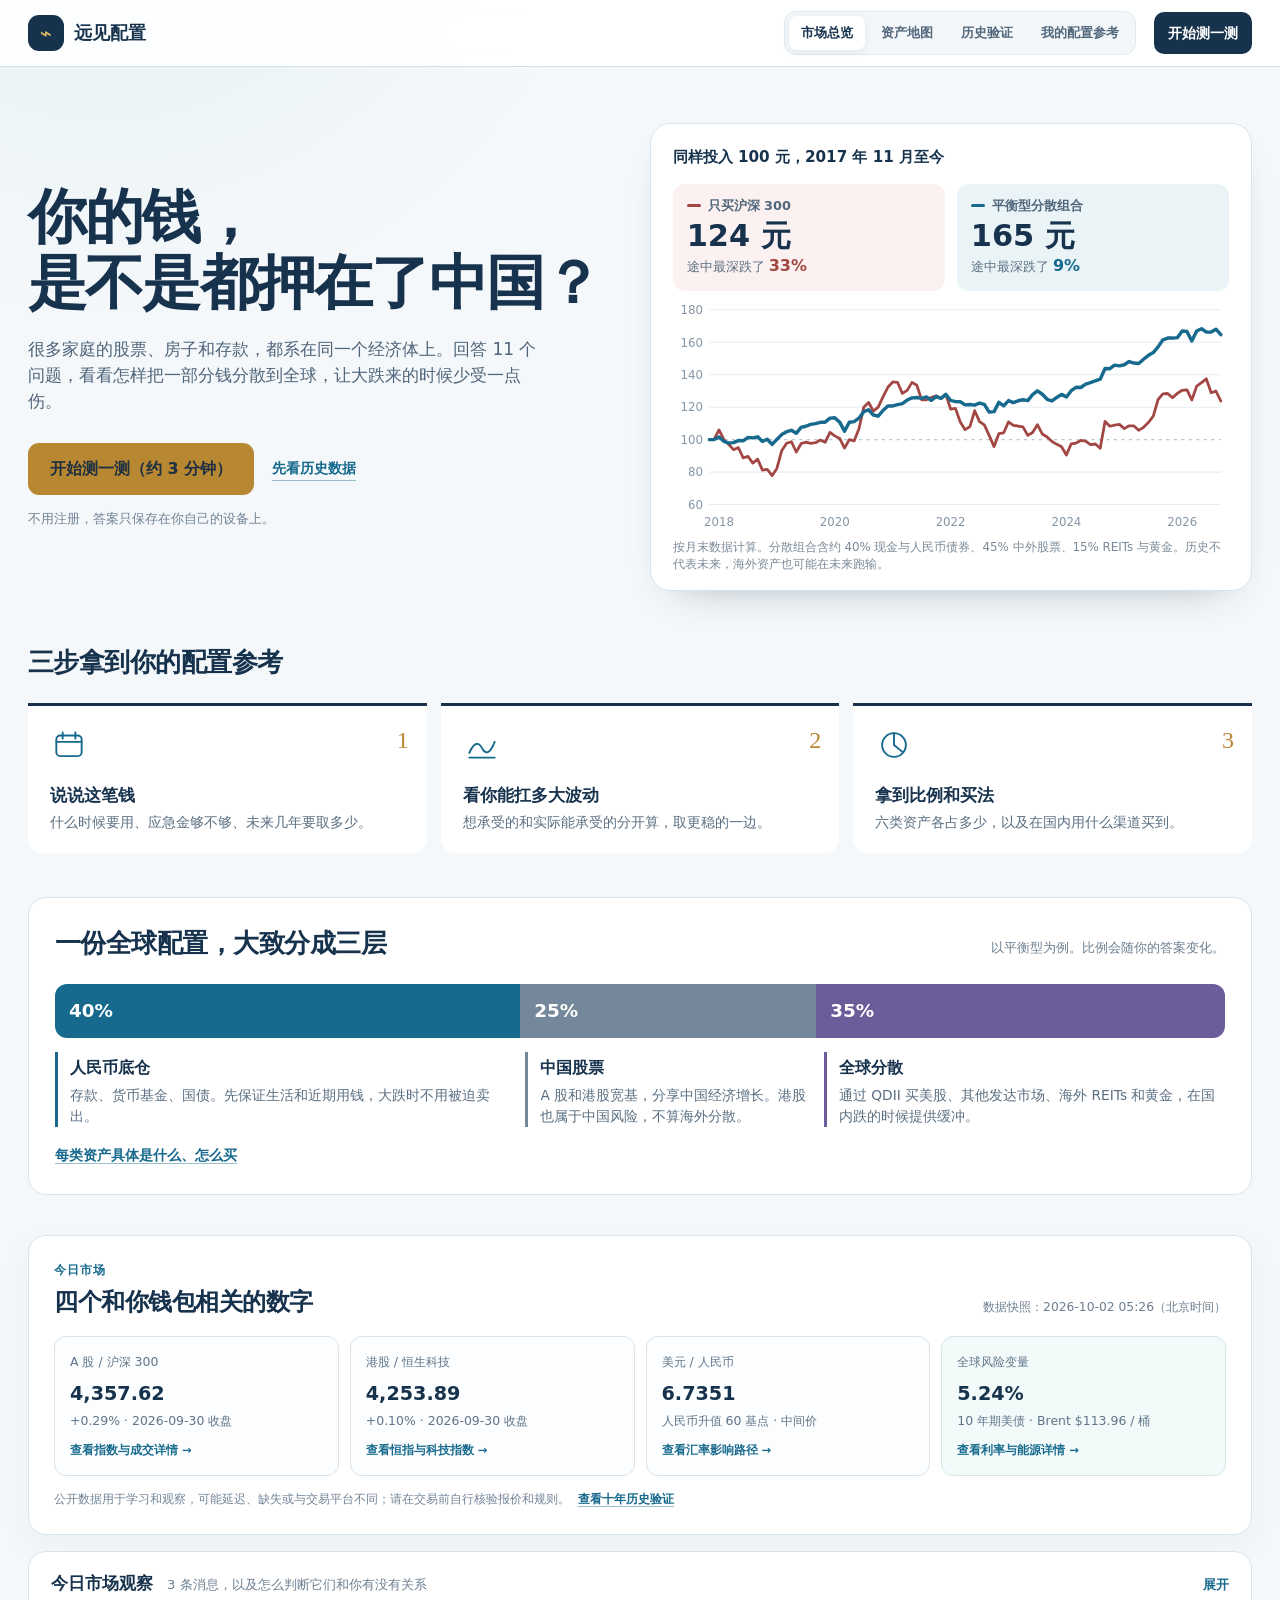
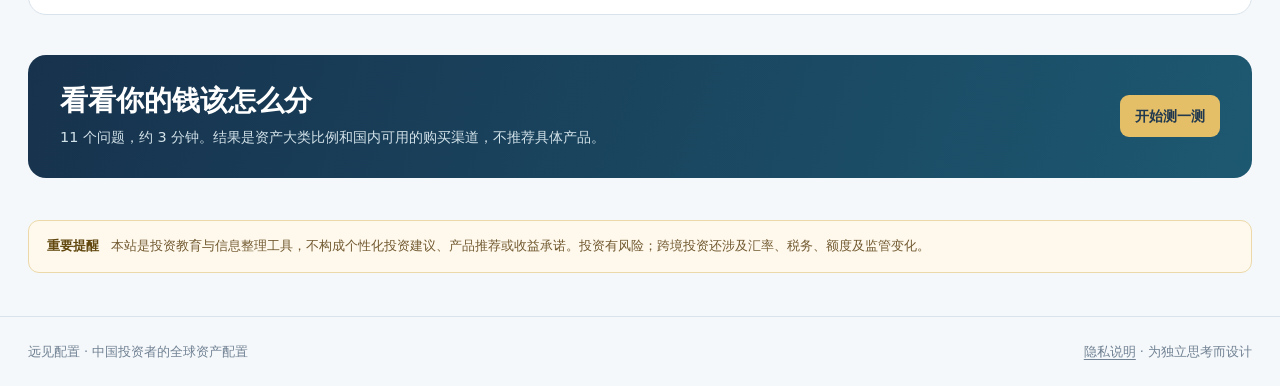
==== index.html @ 2da4e1e9 "远见配置网站初始版本：免费每日行情自动更新 Co-Authored-By: Claude Opus 5.5 <noreply@anthropic.com>" ====
<!doctype html>
<html lang="zh-CN">
<head>
  <meta charset="UTF-8" /><meta name="viewport" content="width=device-width, initial-scale=1.0" />
  <meta name="description" content="面向中国个人投资者的全球资产配置观察、资产地图与配置学习工具。" />
  <title>远见配置｜中国投资者市场总览</title>
  <link rel="icon" type="image/svg+xml" href="data:image/svg+xml,%3Csvg xmlns='http://www.w3.org/2000/svg' viewBox='0 0 64 64'%3E%3Crect width='64' height='64' rx='16' fill='%23183b63'/%3E%3Cpath d='M14 42 26 29l9 8 15-18' fill='none' stroke='%23c9a85a' stroke-width='5' stroke-linecap='round' stroke-linejoin='round'/%3E%3C/svg%3E" />
  <link rel="stylesheet" href="style.css?v=23" />
  <link rel="stylesheet" href="daily.css?v=23" />
</head>
<body>
  <header class="site-header"><div class="shell nav-wrap">
    <a class="brand" href="index.html"><span class="mark">⌁</span><span>远见配置</span></a>
    <nav aria-label="主导航"><a class="active" href="index.html">市场总览</a><a href="assets.html">资产地图</a><a href="analysis.html">历史验证</a><a href="recommendation.html">我的配置参考</a></nav>
    <a class="nav-cta" href="recommendation.html">开始测一测</a>
  </div></header>
  <main class="shell home">
    <section class="home-hero">
      <div class="home-hero-copy">
        <h1>你的钱，<br />是不是都押在了中国？</h1>
        <p class="lead">很多家庭的股票、房子和存款，都系在同一个经济体上。回答 11 个问题，看看怎样把一部分钱分散到全球，让大跌来的时候少受一点伤。</p>
        <div class="home-hero-actions">
          <a class="primary-button big" href="recommendation.html">开始测一测（约 3 分钟）</a>
          <a class="text-link" href="analysis.html">先看历史数据</a>
        </div>
        <p class="home-hero-fine">不用注册，答案只保存在你自己的设备上。</p>
      </div>

      <figure class="compare-card" aria-labelledby="compare-title">
        <figcaption id="compare-title">同样投入 100 元，<span id="compare-start">2017 年底</span>至今</figcaption>
        <div class="compare-stats">
          <div class="compare-stat single">
            <span><i></i>只买沪深 300</span>
            <strong id="compare-single-end">124 元</strong>
            <small>途中最深跌了 <b id="compare-single-dd">33%</b></small>
          </div>
          <div class="compare-stat mixed">
            <span><i></i>平衡型分散组合</span>
            <strong id="compare-mixed-end">165 元</strong>
            <small>途中最深跌了 <b id="compare-mixed-dd">9%</b></small>
          </div>
        </div>
        <svg id="compare-chart" viewBox="0 0 520 220" role="img" aria-label="只买沪深300与平衡型分散组合的历史走势对比"></svg>
        <p class="compare-note">按月末数据计算。分散组合含约 40% 现金与人民币债券、45% 中外股票、15% REITs 与黄金。历史不代表未来，海外资产也可能在未来跑输。</p>
      </figure>
    </section>

    <section class="home-steps" aria-labelledby="steps-title">
      <h2 id="steps-title">三步拿到你的配置参考</h2>
      <ol>
        <li>
          <svg viewBox="0 0 48 48" aria-hidden="true"><rect x="8" y="12" width="32" height="26" rx="5"/><path d="M8 20h32M16 8v8M32 8v8"/></svg>
          <strong>说说这笔钱</strong>
          <span>什么时候要用、应急金够不够、未来几年要取多少。</span>
        </li>
        <li>
          <svg viewBox="0 0 48 48" aria-hidden="true"><path d="M8 34c6-14 12-14 16-6s10 8 16-8"/><path d="M8 40h32"/></svg>
          <strong>看你能扛多大波动</strong>
          <span>想承受的和实际能承受的分开算，取更稳的一边。</span>
        </li>
        <li>
          <svg viewBox="0 0 48 48" aria-hidden="true"><circle cx="24" cy="24" r="15"/><path d="M24 9v15l11 9"/></svg>
          <strong>拿到比例和买法</strong>
          <span>六类资产各占多少，以及在国内用什么渠道买到。</span>
        </li>
      </ol>
    </section>

    <section class="home-layers" aria-labelledby="layers-title">
      <div class="home-layers-head">
        <h2 id="layers-title">一份全球配置，大致分成三层</h2>
        <p>以平衡型为例。比例会随你的答案变化。</p>
      </div>
      <div class="layer-bar" role="img" aria-label="人民币底仓 40%，中国股票 25%，全球分散 35%">
        <span class="layer base" style="flex:40"><b>40%</b></span>
        <span class="layer china" style="flex:25"><b>25%</b></span>
        <span class="layer world" style="flex:35"><b>35%</b></span>
      </div>
      <div class="layer-cards">
        <article class="base"><h3>人民币底仓</h3><p>存款、货币基金、国债。先保证生活和近期用钱，大跌时不用被迫卖出。</p></article>
        <article class="china"><h3>中国股票</h3><p>A 股和港股宽基，分享中国经济增长。港股也属于中国风险，不算海外分散。</p></article>
        <article class="world"><h3>全球分散</h3><p>通过 QDII 买美股、其他发达市场、海外 REITs 和黄金，在国内跌的时候提供缓冲。</p></article>
      </div>
      <a class="text-link" href="assets.html">每类资产具体是什么、怎么买</a>
    </section>

    <section class="signal-strip" aria-label="市场信号">
      <div class="signal-head"><div><p class="eyebrow">今日市场</p><h2>四个和你钱包相关的数字</h2></div><span id="market-status" class="update-status">正在载入数据快照</span></div>
      <div class="quote-grid">
        <a class="quote quote-link" href="market-detail.html?id=a-share" aria-label="查看 A 股详细数据">
          <span>A 股 / 沪深 300</span><strong id="a-share-value">—</strong><small id="a-share-note">载入最新收盘数据</small><em>查看指数与成交详情 →</em>
        </a>
        <a class="quote quote-link" href="market-detail.html?id=hong-kong" aria-label="查看港股详细数据">
          <span>港股 / 恒生科技</span><strong id="hk-value">—</strong><small id="hk-note">载入最新收盘数据</small><em>查看恒指与科技指数 →</em>
        </a>
        <a class="quote quote-link" href="market-detail.html?id=fx" aria-label="查看人民币汇率详细数据">
          <span>美元 / 人民币</span><strong id="usd-cny">—</strong><small id="usd-cny-note">载入人民币中间价</small><em>查看汇率影响路径 →</em>
        </a>
        <a class="quote quote-link neutral" href="market-detail.html?id=global-risk" aria-label="查看全球风险变量详细数据">
          <span>全球风险变量</span><strong id="global-value">—</strong><small id="global-note">载入美债与能源数据</small><em>查看利率与能源详情 →</em>
        </a>
      </div>
      <p class="data-note">公开数据用于学习和观察，可能延迟、缺失或与交易平台不同；请在交易前自行核验报价和规则。<a class="text-link" href="analysis.html">查看十年历史验证</a></p>
    </section>

    <details class="home-news" id="daily-observation"><summary><span>今日市场观察</span><small id="news-fold-hint">今日消息，以及怎么判断它们和你有没有关系</small></summary><div class="dashboard-grid">
      <article class="daily-brief panel"><div class="panel-title"><div><p class="eyebrow">每日观察</p><h2>今天发生了什么？</h2></div><span id="news-status" class="update-status">载入中</span></div>
        <p class="daily-thesis" id="current-regime"><strong>今日主线：</strong>正在载入……</p>
        <div id="news-list" class="news-list" aria-live="polite"><p class="loading-copy">正在载入今日消息……</p></div>
        <div class="thinking-prompt"><strong>阅读提示</strong><span>一条新闻会影响哪个资产？影响是短期情绪，还是基本面？你的现有组合是否真的需要改变？</span></div>
      </article>
      <aside class="regime-card"><p class="eyebrow">怎么理解消息</p><h2>不要把“消息”当作“指令”</h2><div class="regime-step"><b>01</b><div><strong>先看影响什么</strong><span>利率、增长、通胀、汇率，还是市场情绪？</span></div></div><div class="regime-step"><b>02</b><div><strong>再看与你是否有关</strong><span>它会不会明显影响你持有的资产和用钱时间？</span></div></div><div class="regime-step"><b>03</b><div><strong>最后决定是否行动</strong><span>只有比例明显偏离目标时，才考虑分批调整。</span></div></div>
      </aside>
    </div></details>

    <section class="action-panel"><div><h2>看看你的钱该怎么分</h2><p>11 个问题，约 3 分钟。结果是资产大类比例和国内可用的购买渠道，不推荐具体产品。</p></div><a class="primary-button" href="recommendation.html">开始测一测</a></section>
    <aside class="notice"><strong>重要提醒</strong><span>本站是投资教育与信息整理工具，不构成个性化投资建议、产品推荐或收益承诺。投资有风险；跨境投资还涉及汇率、税务、额度及监管变化。</span></aside>
  </main>
  <footer><div class="shell"><span>远见配置 · 中国投资者的全球资产配置</span><span><a href="privacy.html">隐私说明</a> · 为独立思考而设计</span></div></footer>
  <script src="app.js?v=23"></script>
</body></html>
---- style.css ----
:root{--ink:#17324d;--navy:#102a43;--blue:#176a8d;--gold:#b88732;--paper:#f5f8fa;--card:#fff;--line:#d9e3eb;--muted:#64748b;--soft:#e5f1f5;--green:#16705d;--rose:#a24743;--purple:#6c5c9a}*{box-sizing:border-box}html{scroll-behavior:smooth}body{margin:0;background:var(--paper);color:var(--ink);font-family:"PingFang SC","Microsoft YaHei",system-ui,sans-serif;font-size:16px;line-height:1.55}button,input,select,textarea{font:inherit}.shell{width:min(1180px,calc(100% - 48px));margin:auto}.site-header{background:#fff;border-bottom:1px solid var(--line);position:sticky;top:0;z-index:20}.nav-wrap{min-height:72px;display:flex;gap:26px;align-items:center}.brand{display:flex;align-items:center;gap:10px;text-decoration:none;color:var(--ink);font-size:1.12rem;font-weight:800;white-space:nowrap}.mark{width:36px;height:36px;display:grid;place-items:center;border-radius:11px;background:var(--ink);color:#e1bc65;font-size:1.25rem}.nav-wrap nav{margin-left:auto;display:flex;gap:22px}.nav-wrap nav a{color:#53687c;text-decoration:none;font-size:.92rem}.nav-wrap nav a.active{color:var(--ink);font-weight:800}.nav-cta,.primary-button{display:inline-flex;justify-content:center;align-items:center;text-decoration:none;border:0;border-radius:9px;background:var(--ink);color:#fff;padding:10px 15px;font-weight:750;font-size:.9rem;cursor:pointer}.workspace-intro{display:grid;grid-template-columns:1.35fr .75fr;gap:60px;padding:54px 0 31px}.eyebrow{margin:0 0 8px;color:var(--blue);letter-spacing:.09em;font-size:.75rem;font-weight:800}.workspace-intro h1,.page-intro h1{margin:0;font-family:Georgia,"Songti SC",serif;font-size:clamp(2.3rem,5vw,4.35rem);letter-spacing:-.045em;line-height:1.06}.lead{max-width:680px;margin:19px 0 0;color:#4e647a;font-size:1.06rem}.principle{align-self:end;border-left:3px solid var(--gold);padding:7px 0 7px 19px}.tiny-label,.step-label{font-size:.75rem;font-weight:800;letter-spacing:.06em;color:var(--blue);text-transform:uppercase}.principle strong{display:block;margin-top:4px;font-size:1.02rem}.principle p{margin:5px 0 0;color:#52697f;font-size:.88rem}.signal-strip,.panel,.regime-card,.reflection-panel,.allocation-lab,.decision-grid>article{background:var(--card);border:1px solid var(--line);border-radius:18px}.signal-strip{padding:25px}.signal-head,.panel-title,.section-title,.result-heading{display:flex;gap:18px;align-items:end;justify-content:space-between}.signal-head h2,.panel h2,.regime-card h2,.section-title h2,.reflection-panel h2,.profile-form h2,.recommendation-result h2,.decision-grid h2{margin:0;font-family:Georgia,"Songti SC",serif;font-size:1.5rem;letter-spacing:-.02em;line-height:1.2}.update-status{color:#6c7f90;font-size:.77rem;text-align:right}.quote-grid{display:grid;grid-template-columns:repeat(4,1fr);gap:11px;margin-top:19px}.quote{padding:15px;border:1px solid var(--line);border-radius:12px;background:#fbfdfe}.quote.neutral{border-color:#d4e7e8;background:#f2fafa}.quote span,.quote small{display:block;color:#60758a;font-size:.78rem}.quote strong{display:block;margin:8px 0 2px;font-size:1.2rem;color:var(--ink)}.data-note{margin:14px 0 0;color:#718396;font-size:.76rem}.dashboard-grid{display:grid;grid-template-columns:1.38fr .8fr;gap:16px;margin:32px 0}.panel{padding:25px}.news-list{margin-top:17px}.news-item{display:block;padding:14px 0;border-top:1px solid var(--line);color:var(--ink);text-decoration:none}.news-item:first-child{border-top:0}.news-item strong{display:block;font-size:.95rem;line-height:1.45}.news-item span{display:block;margin-top:3px;color:#718396;font-size:.77rem}.loading-copy{color:#708397;font-size:.9rem}.thinking-prompt{display:flex;gap:12px;margin-top:15px;padding:13px;border-radius:10px;background:#f4f9fb;color:#526b7d;font-size:.84rem}.thinking-prompt strong{white-space:nowrap;color:var(--blue)}.regime-card{padding:25px;background:var(--navy);border-color:var(--navy);color:#fff}.regime-card .eyebrow{color:#b9dde4}.regime-card h2{font-size:1.6rem}.regime-step{display:flex;gap:12px;margin-top:18px}.regime-step b{width:25px;height:25px;flex:0 0 25px;border-radius:50%;display:grid;place-items:center;background:#31526e;color:#d6b66d;font-size:.75rem}.regime-step strong,.regime-step span{display:block}.regime-step strong{font-size:.9rem}.regime-step span{margin-top:2px;color:#c2d0da;font-size:.8rem}.section-block{margin:49px 0}.section-title{margin-bottom:18px}.text-link{color:var(--blue);font-weight:750;font-size:.9rem;text-decoration:none;border-bottom:1px solid #98c0ca}.role-grid{display:grid;grid-template-columns:repeat(3,1fr);gap:13px}.role-grid article{padding:21px;background:var(--card);border:1px solid var(--line);border-radius:15px}.role-number{color:var(--gold);font-family:Georgia,serif;font-size:1.2rem}.role-grid h3{margin:14px 0 4px;font-size:1.08rem}.role-grid p{margin:0;color:#596f82;font-size:.9rem}.role-grid article>span:last-child{display:block;margin-top:16px;color:var(--blue);font-size:.78rem;font-weight:700}.action-panel{display:flex;gap:35px;justify-content:space-between;align-items:center;padding:29px 32px;margin:0 0 42px;border-radius:18px;background:linear-gradient(110deg,#17324d,#1d5871);color:#fff}.action-panel .eyebrow{color:#a9d3dc}.action-panel h2{margin:0;font-family:Georgia,"Songti SC",serif;font-size:1.75rem;line-height:1.2}.action-panel p:last-child{max-width:690px;margin:9px 0 0;color:#d2e2e9;font-size:.9rem}.action-panel .primary-button{background:#e5bf68;color:#21394f;white-space:nowrap}.notice{display:flex;gap:12px;margin:0 0 43px;padding:15px 18px;background:#fff9ed;border:1px solid #ecd9aa;border-radius:11px;color:#725a31;font-size:.84rem}.notice strong{white-space:nowrap;color:#62480f}footer{border-top:1px solid var(--line);padding:25px 0;color:#718294;font-size:.8rem}footer .shell{display:flex;justify-content:space-between}.page-intro{padding:50px 0 28px}.page-intro.compact{padding-bottom:26px}.filter-bar{display:flex;align-items:end;justify-content:space-between;gap:14px;padding:17px 19px;background:#fff;border:1px solid var(--line);border-radius:14px}.tabs{display:flex;gap:7px;flex-wrap:wrap;margin-top:6px}.tab{cursor:pointer;border:1px solid var(--line);background:#fff;color:#52697d;border-radius:999px;padding:6px 11px;font-size:.82rem}.tab[aria-pressed=true]{background:var(--ink);border-color:var(--ink);color:#fff}.asset-grid{display:grid;grid-template-columns:repeat(3,1fr);gap:14px;margin:17px 0 40px}.asset-card{background:#fff;border:1px solid var(--line);border-radius:15px;padding:20px}.asset-top{display:flex;gap:8px;align-items:start;justify-content:space-between}.asset-card h2{margin:0;font-size:1.08rem}.asset-tag{padding:3px 7px;border-radius:99px;font-size:.72rem;font-weight:700}.asset-tag.growth{background:#e8f3fb;color:#24698d}.asset-tag.income{background:#eaf6ef;color:#24704d}.asset-tag.liquidity{background:#f3f0fb;color:#68559a}.asset-tag.hedge{background:#fff4df;color:#956d24}.asset-card>p{min-height:73px;margin:11px 0;color:#566d81;font-size:.87rem}.asset-card dl{margin:0}.asset-card dl div{padding:8px 0;border-top:1px solid #e9eef1}.asset-card dt{color:#6b7e90;font-size:.73rem}.asset-card dd{margin:2px 0 0;font-size:.8rem}.reflection-panel{display:grid;grid-template-columns:.93fr 1.07fr;gap:35px;padding:30px;margin-bottom:43px}.reflection-panel p{color:#576e82}.reflection-panel ul,.decision-grid ul{padding-left:19px;color:#4d6478;font-size:.9rem}.notes-box{padding:17px;border:1px solid var(--line);border-radius:12px;background:#f9fcfd}.notes-box label{display:block;font-weight:800;font-size:.9rem}.notes-box textarea{width:100%;height:138px;resize:vertical;margin:9px 0;border:1px solid #cbd9e2;border-radius:8px;padding:10px;color:var(--ink);background:#fff}.notes-box>div{display:flex;align-items:center;justify-content:space-between;gap:8px;font-size:.75rem;color:#718396}.secondary-button{border:1px solid #accbd3;background:#fff;color:var(--blue);border-radius:8px;padding:7px 10px;cursor:pointer;font-weight:700}.allocation-lab{display:grid;grid-template-columns:.78fr 1.22fr;overflow:hidden;margin:0 0 20px}.profile-form{padding:28px;background:#f9fcfd;border-right:1px solid var(--line)}.form-title{margin-bottom:22px}.profile-form label{display:block;margin:0 0 18px;font-size:.9rem;font-weight:750}.profile-form select{width:100%;margin-top:7px;border:1px solid #cbd9e2;border-radius:8px;padding:10px;color:var(--ink);background:#fff}.range-row{margin-top:8px}.range-row input{width:100%;accent-color:var(--blue)}.range-row output{display:block;margin-top:5px;color:#61778a;font-size:.78rem;font-weight:400}.wide{width:100%;margin-top:4px}.recommendation-result{padding:28px}.education-badge{padding:4px 8px;border-radius:99px;background:#fff4df;color:#8a641e;font-size:.72rem;font-weight:700}.recommendation-result>p{margin:14px 0;color:#536b80;font-size:.9rem}.allocation-chart{display:flex;height:46px;margin:22px 0 14px;border-radius:8px;overflow:hidden;background:#edf2f5}.chart-piece{height:100%;min-width:2px;transition:width .3s}.allocation-legend{display:grid;grid-template-columns:repeat(2,1fr);gap:8px 17px}.legend-item{display:flex;align-items:center;justify-content:space-between;color:#50687e;font-size:.84rem}.legend-item span:first-child{display:flex;align-items:center;gap:7px}.legend-dot{width:10px;height:10px;border-radius:2px}.why-box{display:grid;grid-template-columns:.72fr 1.28fr;gap:20px;margin-top:26px;padding:20px;border-radius:12px;background:#f2f8fa}.why-box h3{margin:0;font-size:1.02rem}.why-box ul{margin:0;padding-left:19px;color:#50697c;font-size:.87rem}.why-box li+li{margin-top:7px}.decision-grid{display:grid;grid-template-columns:1fr 1fr;gap:15px;margin:0 0 42px}.decision-grid>article{padding:25px}.decision-grid p{color:#566e83;font-size:.89rem}.decision-grid h2{font-size:1.34rem}.news-explainer{background:linear-gradient(145deg,#fff,#eef8f9)!important}.news-explainer .text-link{display:inline-block;margin-top:9px}@media(max-width:860px){.shell{width:min(100% - 32px,1180px)}.nav-wrap nav{display:none}.nav-cta{margin-left:auto}.workspace-intro,.dashboard-grid,.reflection-panel,.allocation-lab{grid-template-columns:1fr;gap:24px}.quote-grid,.role-grid,.asset-grid{grid-template-columns:repeat(2,1fr)}.profile-form{border-right:0;border-bottom:1px solid var(--line)}.action-panel{align-items:flex-start;flex-direction:column}.asset-card>p{min-height:0}}@media(max-width:530px){.nav-cta{font-size:.78rem;padding:8px 9px}.workspace-intro{padding-top:36px}.quote-grid,.role-grid,.asset-grid,.decision-grid,.allocation-legend{grid-template-columns:1fr}.signal-strip,.panel,.regime-card,.reflection-panel,.profile-form,.recommendation-result{padding:19px}.section-title,.signal-head,.panel-title,.result-heading{align-items:flex-start;flex-direction:column;gap:5px}.update-status{text-align:left}.filter-bar{align-items:flex-start;flex-direction:column}.reflection-panel{padding:20px}.notes-box>div{align-items:flex-start;flex-direction:column}.why-box{grid-template-columns:1fr}.notice{align-items:flex-start;flex-direction:column;gap:2px}footer .shell{gap:8px;flex-direction:column}}
---- daily.css ----
.daily-thesis {
  margin: 18px 0 6px;
  padding: 14px 16px;
  border-left: 3px solid var(--gold);
  background: #fffaf0;
  color: #5a6f81;
  font-size: .88rem;
}

.daily-thesis strong { color: var(--ink); }

.news-item > div {
  display: flex;
  justify-content: space-between;
  gap: 12px;
  margin-bottom: 5px;
}

.news-item time {
  color: #81909e;
  font-size: .72rem;
}

.source-chip {
  color: var(--blue) !important;
  font-size: .72rem !important;
  font-weight: 750;
}

.news-item p {
  margin: 5px 0 7px;
  color: #586f82;
  font-size: .84rem;
}

.news-item a {
  color: var(--blue);
  font-size: .76rem;
  font-weight: 750;
  text-decoration: none;
  border-bottom: 1px solid #a7c7cf;
}

.market-rationale {
  margin: 14px 0 0;
  padding: 12px;
  border: 1px solid #d8e8ea;
  border-radius: 9px;
  background: #fff;
  color: #4f687b;
  font-size: .82rem;
}

.market-rationale strong { color: var(--ink); }
.data-note .text-link { margin-left: 8px; font-size: inherit; }

/* Recommendation lab v2 */
.recommendation-intro {
  display: grid;
  grid-template-columns: minmax(0, 1.45fr) minmax(260px, .55fr);
  align-items: end;
  gap: 54px;
  padding-top: 56px;
  padding-bottom: 32px;
}

.recommendation-principles {
  padding: 21px 23px;
  border: 1px solid #d8e5e9;
  border-top: 3px solid var(--gold);
  border-radius: 14px;
  background: #fff;
}

.recommendation-principles > span {
  color: var(--blue);
  font-size: .74rem;
  font-weight: 800;
  letter-spacing: .07em;
}

.recommendation-principles ol {
  margin: 12px 0 0;
  padding-left: 20px;
  color: #50677b;
  font-size: .84rem;
}

.recommendation-principles li + li { margin-top: 7px; }

.recommendation-flow {
  display: flex;
  align-items: center;
  gap: 12px;
  margin: 0 0 17px;
  padding: 13px 17px;
  border: 1px solid var(--line);
  border-radius: 12px;
  background: #fff;
}

.recommendation-flow span {
  display: flex;
  align-items: center;
  gap: 7px;
  color: #718295;
  font-size: .78rem;
  white-space: nowrap;
}

.recommendation-flow span.active { color: var(--ink); font-weight: 800; }
.recommendation-flow b { color: var(--gold); font-size: .7rem; }
.recommendation-flow i { width: 100%; height: 1px; background: #dfe7ec; }

.allocation-lab-v2 {
  grid-template-columns: minmax(340px, .72fr) minmax(0, 1.28fr);
  align-items: start;
  overflow: visible;
}

.profile-form-v2 {
  padding: 29px;
  border-radius: 18px 0 0 18px;
}

.profile-form-v2 .form-title p {
  margin: 8px 0 0;
  color: #64798b;
  font-size: .82rem;
}

.profile-form-v2 fieldset {
  min-width: 0;
  margin: 0 0 18px;
  padding: 18px 17px 3px;
  border: 1px solid #dbe6ec;
  border-radius: 12px;
  background: #fff;
}

.profile-form-v2 legend {
  padding: 0 7px 0 0;
  color: var(--ink);
  font-size: .82rem;
  font-weight: 800;
}

.profile-form-v2 legend span {
  display: inline-grid;
  width: 22px;
  height: 22px;
  margin-right: 7px;
  place-items: center;
  border-radius: 50%;
  background: #e4f1f4;
  color: var(--blue);
  font-size: .7rem;
}

.profile-form-v2 label {
  margin-bottom: 15px;
  color: #405a70;
  font-size: .82rem;
}

.profile-form-v2 select {
  min-height: 43px;
  border-color: #cbdbe4;
  color: var(--ink);
  font-weight: 500;
}

.profile-form-v2 select:focus {
  outline: 3px solid rgba(23, 106, 141, .12);
  border-color: var(--blue);
}

.form-actions { margin-top: 5px; }

.text-button {
  display: block;
  margin: 10px auto 0;
  padding: 4px;
  border: 0;
  background: none;
  color: #64798b;
  cursor: pointer;
  font-size: .78rem;
  text-decoration: underline;
  text-underline-offset: 3px;
}

.privacy-note {
  margin: 10px 0 0;
  color: #81909e;
  font-size: .72rem;
  text-align: center;
}

.recommendation-result-v2 {
  min-width: 0;
  padding: 30px;
  border-radius: 0 18px 18px 0;
}

.profile-verdict {
  display: grid;
  grid-template-columns: minmax(0, 1fr) auto;
  gap: 18px;
  align-items: center;
  margin-top: 22px;
  padding: 20px 22px;
  border-radius: 13px;
  background: linear-gradient(120deg, #16324d, #1d5871);
  color: #fff;
}

.profile-verdict span,
.profile-verdict small {
  display: block;
  color: #bdd0db;
  font-size: .75rem;
}

.profile-verdict strong {
  display: block;
  margin: 4px 0 2px;
  font-family: Georgia, "Songti SC", serif;
  color: #fff;
  font-size: 2rem;
  line-height: 1.1;
}

.score-pair {
  display: grid;
  grid-template-columns: 1fr 1fr;
  gap: 8px;
}

.score-pair p {
  min-width: 116px;
  margin: 0;
  padding: 10px 12px;
  border: 1px solid rgba(255,255,255,.14);
  border-radius: 9px;
  background: rgba(255,255,255,.07);
}

.score-pair b { display: block; margin-top: 3px; color: #efd38f; font-size: .9rem; }

.constraint-note {
  margin: 12px 0 !important;
  padding: 11px 13px;
  border-left: 3px solid var(--gold);
  background: #fffaf0;
  color: #5e6e7c !important;
  font-size: .82rem !important;
}

.constraint-note strong { color: #6e531d; }
.recommendation-result-v2 > #result-summary { margin-bottom: 0; }

.recommendation-result-v2 .allocation-chart {
  height: 54px;
  margin-top: 22px;
  box-shadow: inset 0 0 0 1px rgba(16,42,67,.04);
}

.recommendation-result-v2 .legend-item { padding: 3px 0; }

.result-subhead {
  display: flex;
  align-items: end;
  justify-content: space-between;
  gap: 15px;
  margin: 31px 0 13px;
  padding-top: 24px;
  border-top: 1px solid var(--line);
}

.result-subhead h3,
.risk-readout h3,
.market-context-card h3 {
  margin: 0;
  color: var(--ink);
  font-family: Georgia, "Songti SC", serif;
  font-size: 1.12rem;
}

.result-subhead > span { color: #7b8996; font-size: .72rem; }

.allocation-cards {
  display: grid;
  grid-template-columns: repeat(2, minmax(0, 1fr));
  gap: 11px;
}

.allocation-card {
  position: relative;
  min-width: 0;
  padding: 16px;
  overflow: hidden;
  border: 1px solid #dce6eb;
  border-radius: 12px;
  background: #fff;
}

.allocation-card::before {
  position: absolute;
  inset: 0 auto 0 0;
  width: 4px;
  background: var(--bucket-color);
  content: "";
}

.allocation-card > div:first-child {
  display: flex;
  align-items: start;
  justify-content: space-between;
  gap: 10px;
}

.allocation-card span {
  display: block;
  color: #7a8996;
  font-size: .68rem;
}

.allocation-card h4 {
  margin: 3px 0 0;
  color: var(--ink);
  font-size: .91rem;
}

.allocation-card > div:first-child > strong {
  color: var(--bucket-color);
  font-family: Georgia, serif;
  font-size: 1.45rem;
  line-height: 1;
}

.allocation-card > p {
  margin: 10px 0 8px;
  color: #5c7081;
  font-size: .77rem;
  line-height: 1.55;
}

.allocation-card > small {
  display: block;
  color: #7b8b98;
  font-size: .69rem;
}

.allocation-links {
  display: flex;
  flex-wrap: wrap;
  gap: 6px 11px;
  margin-top: 10px;
  padding-top: 9px;
  border-top: 1px solid #edf1f3;
}

.allocation-links a {
  color: var(--blue);
  font-size: .72rem;
  font-weight: 750;
  text-decoration: none;
}

.allocation-card .bucket-note {
  margin: 10px -4px -4px;
  padding: 9px;
  border-radius: 7px;
  background: #f3f8fa;
  color: #577084;
  font-size: .7rem;
}

.why-box-v2 {
  grid-template-columns: .52fr 1.48fr;
  margin-top: 18px;
}

.risk-readout {
  display: grid;
  grid-template-columns: 1fr 1fr;
  gap: 11px;
  margin-top: 14px;
}

.risk-readout > div {
  padding: 18px;
  border: 1px solid #dce6eb;
  border-radius: 12px;
  background: #fff;
}

.risk-readout strong {
  display: block;
  margin-top: 12px;
  color: #8a5e24;
  font-size: .88rem;
}

.risk-readout p:last-child {
  margin: 6px 0 0;
  color: #65798a;
  font-size: .75rem;
}

.market-context-card {
  margin-top: 14px;
  padding: 19px;
  border: 1px solid #d6e7e9;
  border-radius: 12px;
  background: #f4f9fa;
}

.context-head {
  display: flex;
  align-items: end;
  justify-content: space-between;
  gap: 15px;
}

.context-head time { color: #728594; font-size: .69rem; }
.market-context-card .market-rationale { margin-bottom: 12px; }

.implementation-panel-v2 { margin-top: 30px; }

.methodology-panel {
  display: grid;
  grid-template-columns: 1.4fr .6fr;
  gap: 35px;
  margin: 28px 0 16px;
  padding: 28px;
  border: 1px solid var(--line);
  border-radius: 15px;
  background: #fff;
}

.methodology-panel h2 {
  margin: 0;
  font-family: Georgia, "Songti SC", serif;
  font-size: 1.45rem;
}

.methodology-panel p:last-child {
  margin: 11px 0 0;
  color: #566f82;
  font-size: .86rem;
}

.methodology-links {
  padding-left: 24px;
  border-left: 1px solid var(--line);
}

.methodology-links span,
.methodology-links a { display: block; }
.methodology-links span { margin-bottom: 8px; color: #7a8996; font-size: .72rem; font-weight: 800; letter-spacing: .07em; }
.methodology-links a { padding: 7px 0; color: var(--blue); font-size: .77rem; font-weight: 700; text-decoration: none; border-bottom: 1px solid #e5ecef; }

@media (max-width: 960px) {
  .recommendation-intro,
  .methodology-panel { grid-template-columns: 1fr; gap: 24px; }
  .allocation-lab-v2 { grid-template-columns: 1fr; }
  .profile-form-v2 { border-right: 0; border-bottom: 1px solid var(--line); border-radius: 18px 18px 0 0; }
  .recommendation-result-v2 { border-radius: 0 0 18px 18px; }
  .methodology-links { padding: 18px 0 0; border-top: 1px solid var(--line); border-left: 0; }
}

@media (max-width: 650px) {
  .recommendation-flow { align-items: flex-start; flex-direction: column; gap: 7px; }
  .recommendation-flow i { display: none; }
  .recommendation-flow span { white-space: normal; }
  .profile-verdict { grid-template-columns: 1fr; }
  .score-pair p { min-width: 0; }
  .allocation-cards,
  .risk-readout { grid-template-columns: 1fr; }
  .result-subhead,
  .context-head { align-items: flex-start; flex-direction: column; gap: 5px; }
  .why-box-v2 { grid-template-columns: 1fr; }
}

/* Historical analysis */
.history-intro {
  display: grid;
  grid-template-columns: minmax(0, 1.3fr) minmax(280px, .7fr);
  align-items: end;
  gap: 48px;
  padding: 46px 0 25px;
}

.history-intro h1 {
  margin: 0;
  font-family: Georgia, "Songti SC", serif;
  font-size: clamp(2.35rem, 5vw, 4.15rem);
  line-height: 1.06;
  letter-spacing: -.045em;
}

.history-intro > div > p:last-child {
  max-width: 720px;
  margin: 17px 0 0;
  color: #50687c;
  font-size: 1rem;
}

.data-trust-card {
  padding: 20px 22px;
  border: 1px solid #d8e4e9;
  border-left: 4px solid var(--gold);
  border-radius: 13px;
  background: #fff;
}

.data-trust-card span { color: var(--blue); font-size: .76rem; font-weight: 800; letter-spacing: .08em; }
.data-trust-card strong { display: block; margin-top: 7px; color: var(--ink); font-size: 1rem; }
.data-trust-card p { margin: 7px 0 0; color: #63788a; font-size: .82rem; }

.window-grid {
  display: grid;
  grid-template-columns: repeat(4, minmax(0, 1fr));
  gap: 10px;
  margin-bottom: 17px;
}

.window-card {
  padding: 15px 16px;
  border: 1px solid var(--line);
  border-radius: 11px;
  background: #fff;
}

.window-card span,
.window-card small { display: block; }
.window-card span { color: var(--blue); font-size: .73rem; font-weight: 800; }
.window-card strong { display: block; margin: 5px 0 2px; color: var(--ink); font-size: .84rem; }
.window-card small { color: #748594; font-size: .72rem; }

.history-loading { grid-column: 1 / -1; margin: 0; color: #718395; font-size: .88rem; }

.history-workbench {
  display: grid;
  grid-template-columns: minmax(0, 1.42fr) minmax(270px, .58fr);
  overflow: hidden;
  border: 1px solid var(--line);
  border-radius: 18px;
  background: #fff;
}

.history-chart-panel { min-width: 0; padding: 26px; }

.history-panel-head {
  display: flex;
  align-items: end;
  justify-content: space-between;
  gap: 18px;
}

.history-panel-head h2,
.history-reading-panel h2,
.history-section h2,
.correlation-panel h2,
.data-boundary-panel h2 {
  margin: 0;
  color: var(--ink);
  font-family: Georgia, "Songti SC", serif;
  font-size: 1.45rem;
  line-height: 1.2;
}

.history-panel-head label { min-width: 220px; }
.history-panel-head label span { display: block; margin-bottom: 5px; color: #687d8e; font-size: .74rem; font-weight: 700; }
.history-panel-head select { width: 100%; padding: 9px 10px; border: 1px solid #cbdbe4; border-radius: 8px; background: #fff; color: var(--ink); font-size: .82rem; }

.history-chart-summary {
  display: flex;
  align-items: baseline;
  justify-content: space-between;
  gap: 15px;
  margin: 22px 0 7px;
}

.history-chart-summary strong { color: var(--ink); font-size: 1rem; }
.history-chart-summary span { color: #526c7f; font-size: .78rem; }

.line-chart-wrap {
  width: 100%;
  min-height: 330px;
  overflow: hidden;
  border-radius: 10px;
  background: linear-gradient(#fbfdfe, #f5f9fa);
}

.line-chart-wrap svg { display: block; width: 100%; min-width: 560px; height: 330px; }
.history-grid-line { stroke: #dfe8ec; stroke-width: 1; }
.history-axis-label { fill: #758795; font-size: 11px; }
.history-area { opacity: .11; }
.history-line { fill: none; stroke-width: 3; stroke-linecap: round; stroke-linejoin: round; }
.history-last-dot { stroke: #fff; stroke-width: 3; }

.chart-axis-note { display: flex; justify-content: space-between; gap: 12px; margin-top: 7px; color: #758795; font-size: .72rem; }

.history-reading-panel {
  padding: 27px;
  border-left: 1px solid var(--line);
  background: #f6fafb;
}

.history-reading-panel ol { margin: 23px 0 0; padding: 0; list-style: none; }
.history-reading-panel li { display: grid; grid-template-columns: 76px 1fr; gap: 9px; padding: 14px 0; border-top: 1px solid #dfe8ec; }
.history-reading-panel b { color: var(--ink); font-size: .83rem; }
.history-reading-panel li span { color: #5f7587; font-size: .79rem; }
.history-warning { margin-top: 18px; padding: 14px; border: 1px solid #ead6a8; border-radius: 9px; background: #fff9ec; color: #6e5a35; font-size: .78rem; }

.history-section { margin: 38px 0; }
.section-helper { margin: -7px 0 16px; color: #6b7e8e; font-size: .8rem; }

.history-asset-grid {
  display: grid;
  grid-template-columns: repeat(3, minmax(0, 1fr));
  gap: 12px;
}

.history-asset-card {
  --asset-color: var(--blue);
  position: relative;
  min-width: 0;
  padding: 19px;
  overflow: hidden;
  border: 1px solid var(--line);
  border-radius: 13px;
  background: #fff;
}

.history-asset-card::before { position: absolute; inset: 0 0 auto; height: 3px; background: var(--asset-color); content: ""; }
.history-asset-card .asset-evidence-head { display: flex; justify-content: space-between; gap: 12px; }
.history-asset-card .asset-evidence-head span { color: #758594; font-size: .72rem; }
.history-asset-card h3 { margin: 4px 0 0; color: var(--ink); font-size: .97rem; }
.history-asset-card .asset-evidence-head b { color: var(--asset-color); font-family: Georgia, serif; font-size: 1.5rem; white-space: nowrap; }
.history-asset-card .asset-evidence-head b small { display: block; color: #718394; font-family: inherit; font-size: .65rem; text-align: right; }

.evidence-metrics { display: grid; grid-template-columns: repeat(3, 1fr); gap: 7px; margin-top: 16px; }
.evidence-metrics div { padding: 9px; border-radius: 8px; background: #f4f8fa; }
.evidence-metrics span,
.evidence-metrics strong { display: block; }
.evidence-metrics span { color: #718394; font-size: .67rem; }
.evidence-metrics strong { margin-top: 3px; color: var(--ink); font-size: .84rem; }
.history-asset-card > p { margin: 13px 0 0; color: #697c8b; font-size: .72rem; }

.profile-backtest-section {
  padding: 27px;
  border: 1px solid var(--line);
  border-radius: 16px;
  background: #fff;
}

.backtest-callout { display: flex; gap: 10px; margin: 16px 0; padding: 12px 14px; border-left: 3px solid var(--gold); background: #fffaf0; color: #5d7080; font-size: .79rem; }
.backtest-callout strong { color: #765923; white-space: nowrap; }
.backtest-table-wrap { overflow-x: auto; }
.backtest-table { width: 100%; border-collapse: collapse; white-space: nowrap; }
.backtest-table th { padding: 10px 12px; border-bottom: 1px solid var(--line); color: #758594; font-size: .72rem; text-align: right; }
.backtest-table th:first-child,
.backtest-table td:first-child { text-align: left; }
.backtest-table td { padding: 13px 12px; border-bottom: 1px solid #e9eef1; color: #486176; font-size: .82rem; text-align: right; }
.backtest-table td:first-child { color: var(--ink); font-weight: 800; }
.backtest-table td.negative { color: #a24743; }
.backtest-note { margin: 13px 0 0; color: #728493; font-size: .74rem; }

.history-two-column { display: grid; grid-template-columns: 1.3fr .7fr; gap: 14px; margin: 38px 0; }
.correlation-panel,
.data-boundary-panel { padding: 25px; border: 1px solid var(--line); border-radius: 15px; background: #fff; }
.correlation-panel > div:first-child > p:last-child { margin: 8px 0 0; color: #667b8b; font-size: .79rem; }
.correlation-matrix { display: grid; gap: 5px; margin-top: 20px; align-items: stretch; }
.correlation-label { display: grid; place-items: center; min-height: 44px; color: #667b8b; font-size: .68rem; text-align: center; }
.correlation-cell { display: grid; min-height: 44px; place-items: center; border-radius: 7px; color: #17324d; font-size: .76rem; font-weight: 800; }
.correlation-scale { display: flex; align-items: center; gap: 9px; margin-top: 12px; color: #718392; font-size: .69rem; }
.correlation-scale i { width: 100%; height: 7px; border-radius: 9px; background: linear-gradient(90deg, #dceef2, #b8d8dc, #d7c078, #b88732); }
.data-boundary-panel { background: linear-gradient(145deg, #17324d, #1d5871); color: #fff; }
.data-boundary-panel .eyebrow { color: #b8dce4; }
.data-boundary-panel h2 { color: #fff; }
.data-boundary-panel ul { margin: 18px 0 21px; padding-left: 20px; color: #d2e0e7; font-size: .81rem; }
.data-boundary-panel li + li { margin-top: 9px; }
.data-boundary-panel .text-link { color: #f0cf81; border-color: #bfa965; }
.history-methodology { margin-top: 0; }
.history-methodology #history-methodology-copy p { margin: 8px 0; }
.history-methodology .methodology-links p { margin: 0; }

/* Detailed portfolio implementation */
.detailed-plan-head { margin-top: 36px; }

.suballocation-intro {
  display: flex;
  gap: 11px;
  margin: 0 0 13px;
  padding: 13px 15px;
  border-left: 3px solid var(--blue);
  background: #f2f8fa;
  color: #5a7183;
  font-size: .81rem;
}

.suballocation-intro strong { color: var(--ink); white-space: nowrap; }

.detailed-plan {
  display: grid;
  gap: 9px;
}

.plan-loading { margin: 0; color: #718394; font-size: .84rem; }

.plan-bucket {
  overflow: hidden;
  border: 1px solid #dce6eb;
  border-radius: 12px;
  background: #fff;
}

.plan-bucket[open] { border-color: #bed5dd; box-shadow: 0 6px 20px rgba(23, 50, 77, .05); }

.plan-bucket summary {
  display: flex;
  align-items: center;
  justify-content: space-between;
  gap: 12px;
  padding: 14px 16px;
  cursor: pointer;
  list-style: none;
}

.plan-bucket summary::-webkit-details-marker { display: none; }
.plan-bucket summary::after { color: #7b8b98; content: "+"; font-size: 1.1rem; }
.plan-bucket[open] summary::after { content: "−"; }
.plan-bucket summary > div { min-width: 0; }
.plan-bucket summary span { display: block; color: #718393; font-size: .72rem; }
.plan-bucket summary strong { display: block; margin-top: 2px; color: var(--ink); font-size: .9rem; }
.plan-bucket summary > b { margin-left: auto; color: var(--bucket-color, var(--blue)); font-family: Georgia, serif; font-size: 1.2rem; white-space: nowrap; }

.plan-bucket-body { padding: 0 16px 15px; }
.plan-rule { margin: 0 0 9px; padding: 10px 12px; border-radius: 8px; background: #f5f9fa; color: #587184; font-size: .76rem; }
.plan-empty { margin: 0; padding: 12px; color: #687c8c; font-size: .78rem; }

.plan-component {
  display: grid;
  grid-template-columns: 70px minmax(130px, .75fr) minmax(160px, 1.05fr) minmax(170px, 1.2fr);
  gap: 10px;
  align-items: start;
  padding: 12px 0;
  border-top: 1px solid #e8eef1;
}

.plan-component:first-of-type { border-top: 0; }
.component-weight { color: var(--bucket-color, var(--blue)); font-family: Georgia, serif; font-size: 1.12rem; font-weight: 800; }
.component-name strong,
.component-copy strong { display: block; color: var(--ink); font-size: .78rem; }
.component-name span,
.component-copy span { display: block; margin-top: 3px; color: #667b8b; font-size: .72rem; line-height: 1.5; }
.component-name a { display: inline-block; margin-top: 6px; color: var(--blue); font-size: .7rem; font-weight: 750; text-decoration: none; }

.product-screening-panel {
  display: grid;
  grid-template-columns: .62fr 1.38fr;
  gap: 18px;
  margin-top: 16px;
  padding: 19px;
  border: 1px solid #dce6eb;
  border-radius: 12px;
  background: #f8fbfc;
}

.product-screening-panel h3 { margin: 0; color: var(--ink); font-family: Georgia, "Songti SC", serif; font-size: 1.05rem; }
.product-screening-panel > div:first-child > p:last-child { margin: 7px 0 0; color: #64798a; font-size: .76rem; }
.product-checklist { display: grid; grid-template-columns: repeat(2, minmax(0, 1fr)); gap: 7px; }
.product-check-item { padding: 10px; border: 1px solid #e1e9ed; border-radius: 8px; background: #fff; }
.product-check-item strong { display: block; color: var(--ink); font-size: .77rem; }
.product-check-item span { display: block; margin-top: 3px; color: #6b7e8d; font-size: .69rem; line-height: 1.45; }

.satellite-policy {
  display: grid;
  grid-template-columns: 170px 1fr;
  gap: 14px;
  align-items: center;
  margin-top: 11px;
  padding: 15px 17px;
  border: 1px dashed #d0bc8b;
  border-radius: 10px;
  background: #fffbf2;
}

.satellite-policy span,
.satellite-policy strong { display: block; }
.satellite-policy span { color: #84672e; font-size: .7rem; font-weight: 800; }
.satellite-policy strong { margin-top: 2px; color: #62480f; font-size: .9rem; }
.satellite-policy p { margin: 0; color: #756546; font-size: .76rem; }

@media (max-width: 760px) {
  .suballocation-intro,
  .product-screening-panel,
  .satellite-policy { grid-template-columns: 1fr; flex-direction: column; }
  .suballocation-intro strong { white-space: normal; }
  .plan-component { grid-template-columns: 58px 1fr; }
  .component-copy { grid-column: 2; }
  .product-checklist { grid-template-columns: 1fr; }
}

@media (max-width: 980px) {
  .history-intro,
  .history-workbench,
  .history-two-column { grid-template-columns: 1fr; }
  .history-reading-panel { border-top: 1px solid var(--line); border-left: 0; }
  .history-asset-grid { grid-template-columns: repeat(2, minmax(0, 1fr)); }
}

@media (max-width: 700px) {
  .window-grid,
  .history-asset-grid { grid-template-columns: 1fr; }
  .history-panel-head,
  .history-chart-summary { align-items: flex-start; flex-direction: column; }
  .history-panel-head label { min-width: 0; width: 100%; }
  .line-chart-wrap { overflow-x: auto; }
  .profile-backtest-section,
  .history-chart-panel,
  .history-reading-panel { padding: 20px; }
  .backtest-callout { align-items: flex-start; flex-direction: column; }
}

.china-pathway,
.implementation-panel {
  margin: 34px 0;
  padding: 28px;
  border: 1px solid #dce6e8;
  border-radius: 14px;
  background: #f7fafb;
}

.pathway-grid,
.implementation-grid {
  display: grid;
  grid-template-columns: repeat(4, minmax(0, 1fr));
  gap: 14px;
  margin-top: 20px;
}

.pathway-grid article,
.implementation-grid article {
  min-width: 0;
  padding: 20px;
  border: 1px solid #dce6e8;
  border-radius: 12px;
  background: #fff;
}

.pathway-grid b,
.implementation-grid b {
  color: var(--gold);
  font-size: .76rem;
  letter-spacing: .08em;
}

.pathway-grid h3,
.implementation-grid h3 {
  margin: 10px 0 8px;
  color: var(--ink);
  font-size: 1rem;
}

.pathway-grid p,
.implementation-grid p {
  margin: 0;
  color: #586f82;
  font-size: .84rem;
  line-height: 1.65;
}

.pathway-grid small {
  display: block;
  margin-top: 12px;
  padding-top: 10px;
  border-top: 1px solid #e6edef;
  color: #6e7f8c;
  font-size: .75rem;
  line-height: 1.5;
}

.data-intro { padding-bottom: 30px; }

.scope-strip {
  display: flex;
  align-items: center;
  flex-wrap: wrap;
  gap: 10px;
  margin-top: 22px;
  color: var(--ink);
  font-size: .84rem;
  font-weight: 750;
}

.scope-strip i {
  width: 18px;
  height: 1px;
  background: #afbec7;
}

.scope-strip small {
  margin-left: auto;
  color: #71818d;
  font-size: .76rem;
  font-weight: 650;
}

.database-panel {
  margin: 8px 0 34px;
  padding: 28px;
  border: 1px solid #dce6e8;
  border-radius: 16px;
  background: #f7fafb;
}

.database-heading,
.database-meta {
  display: flex;
  align-items: center;
  justify-content: space-between;
  gap: 20px;
}

.database-heading h2,
.source-panel h2 { margin: 5px 0 0; }

.view-switch {
  display: inline-flex;
  padding: 4px;
  border: 1px solid #d2dfe3;
  border-radius: 10px;
  background: #fff;
}

.view-button {
  min-height: 38px;
  padding: 8px 16px;
  border: 0;
  border-radius: 7px;
  background: transparent;
  color: #5c7180;
  font: inherit;
  font-size: .84rem;
  font-weight: 750;
  cursor: pointer;
}

.view-button.active {
  background: var(--ink);
  color: #fff;
}

.data-controls {
  display: grid;
  grid-template-columns: minmax(240px, 1.5fr) repeat(3, minmax(145px, .7fr));
  gap: 12px;
  margin: 24px 0 16px;
}

.data-controls label {
  display: flex;
  flex-direction: column;
  gap: 7px;
  color: #617481;
  font-size: .76rem;
  font-weight: 750;
}

.data-controls input,
.data-controls select {
  width: 100%;
  min-height: 46px;
  padding: 10px 12px;
  border: 1px solid #ccdbe0;
  border-radius: 9px;
  background: #fff;
  color: var(--ink);
  font: inherit;
  font-size: .88rem;
}

.data-controls input:focus,
.data-controls select:focus {
  outline: 2px solid #a9d0d8;
  outline-offset: 1px;
}

.database-meta {
  padding: 12px 0;
  border-top: 1px solid #dfe8eb;
  color: #6b7d89;
  font-size: .78rem;
}

.database-meta strong { color: var(--ink); }

.database-grid {
  display: grid;
  grid-template-columns: repeat(2, minmax(0, 1fr));
  gap: 14px;
  margin-top: 8px;
}

.database-card {
  min-width: 0;
  padding: 22px;
  border: 1px solid #dce6e8;
  border-radius: 13px;
  background: #fff;
  box-shadow: 0 8px 24px rgba(25, 59, 99, .035);
}

.record-top {
  display: flex;
  align-items: flex-start;
  justify-content: space-between;
  gap: 14px;
}

.record-kicker {
  color: var(--blue);
  font-size: .72rem;
  font-weight: 800;
  letter-spacing: .04em;
}

.record-top h3 {
  margin: 6px 0 0;
  color: var(--ink);
  font-size: 1.1rem;
}

.record-description {
  margin: 13px 0 16px;
  color: #526a7b;
  font-size: .88rem;
  line-height: 1.7;
}

.data-chip {
  display: inline-flex;
  align-items: center;
  min-height: 28px;
  padding: 5px 9px;
  border: 1px solid #d8e4e7;
  border-radius: 999px;
  background: #f9fbfc;
  color: #526b7a;
  font-size: .73rem;
  line-height: 1.25;
}

.data-chip.role {
  border-color: #e5d2a3;
  background: #fff9ea;
  color: #806321;
  white-space: nowrap;
}

.data-chip.channel {
  border-color: #c9e1e4;
  background: #f1faf9;
  color: #236c72;
}

.record-facts {
  display: grid;
  grid-template-columns: repeat(4, minmax(0, 1fr));
  gap: 1px;
  overflow: hidden;
  margin-bottom: 16px;
  border: 1px solid #e2eaed;
  border-radius: 9px;
  background: #e2eaed;
}

.record-facts div {
  min-width: 0;
  padding: 10px;
  background: #fbfcfc;
}

.record-facts span,
.record-facts strong {
  display: block;
  overflow-wrap: anywhere;
}

.record-facts span { color: #7b8a94; font-size: .67rem; }
.record-facts strong { margin-top: 4px; color: var(--ink); font-size: .77rem; }

.record-block { margin-top: 13px; }
.record-block > b { color: var(--ink); font-size: .77rem; }
.chip-row { display: flex; flex-wrap: wrap; gap: 6px; margin-top: 8px; }

.database-card details {
  margin-top: 16px;
  padding-top: 13px;
  border-top: 1px solid #e5ecee;
}

.database-card summary {
  color: var(--blue);
  font-size: .79rem;
  font-weight: 750;
  cursor: pointer;
}

.database-card details ul,
.channel-warning ul {
  margin: 10px 0 0;
  padding-left: 18px;
  color: #607684;
  font-size: .78rem;
  line-height: 1.65;
}

.channel-facts { margin: 0; }

.channel-facts div {
  display: grid;
  grid-template-columns: 76px 1fr;
  gap: 12px;
  padding: 9px 0;
  border-top: 1px solid #e5ecee;
  font-size: .8rem;
}

.channel-facts dt { color: #7a8993; }
.channel-facts dd { margin: 0; color: #405b6e; line-height: 1.55; }

.channel-warning {
  margin-top: 14px;
  padding: 12px;
  border-radius: 9px;
  background: #fff9ec;
}

.channel-warning b { color: #765f2a; font-size: .77rem; }
.channel-warning ul { color: #6f654c; }

.record-sources {
  display: flex;
  flex-wrap: wrap;
  gap: 6px 10px;
  margin-top: 14px;
  padding-top: 12px;
  border-top: 1px solid #e5ecee;
  font-size: .73rem;
}

.record-sources span { color: #7b8a94; }
.record-sources a { color: var(--blue); text-decoration: none; border-bottom: 1px solid #afcdd2; }

.database-loading,
.database-empty {
  grid-column: 1 / -1;
  padding: 34px 18px;
  text-align: center;
  color: #6c7f8b;
}

.database-empty strong,
.database-empty span { display: block; }
.database-empty span { margin-top: 6px; font-size: .82rem; }

.source-panel {
  display: grid;
  grid-template-columns: .8fr 1.2fr;
  gap: 32px;
  margin: 34px 0;
  padding: 28px;
  border-radius: 14px;
  background: var(--ink);
  color: #fff;
}

.source-panel h2 { color: #fff; }
.source-panel p:not(.eyebrow) { color: #c8d3db; font-size: .88rem; line-height: 1.7; }

.source-list {
  display: grid;
  grid-template-columns: repeat(2, minmax(0, 1fr));
  gap: 8px;
  align-content: start;
}

.source-list a,
.source-list span {
  padding: 10px 12px;
  border: 1px solid rgba(255,255,255,.16);
  border-radius: 8px;
  color: #eaf1f5;
  font-size: .76rem;
  line-height: 1.4;
  text-decoration: none;
}

.source-list a:hover { border-color: rgba(255,255,255,.45); background: rgba(255,255,255,.05); }

@media (max-width: 900px) {
  .pathway-grid,
  .implementation-grid { grid-template-columns: repeat(2, minmax(0, 1fr)); }
  .data-controls { grid-template-columns: repeat(2, minmax(0, 1fr)); }
  .database-grid { grid-template-columns: 1fr; }
  .source-panel { grid-template-columns: 1fr; }
}

@media (max-width: 530px) {
  .news-item > div { align-items: flex-start; flex-direction: column; gap: 2px; }
  .china-pathway,
  .implementation-panel { padding: 20px 16px; }
  .pathway-grid,
  .implementation-grid { grid-template-columns: 1fr; }
  .scope-strip small { width: 100%; margin-left: 0; }
  .database-panel { padding: 20px 14px; }
  .database-heading,
  .database-meta { align-items: flex-start; flex-direction: column; }
  .view-switch { width: 100%; }
  .view-button { flex: 1; }
  .data-controls { grid-template-columns: 1fr; }
  .record-facts { grid-template-columns: repeat(2, minmax(0, 1fr)); }
  .source-panel { padding: 22px 18px; }
  .source-list { grid-template-columns: 1fr; }
}

.quote-link {
  position: relative;
  display: block;
  color: inherit;
  text-decoration: none;
  transition: transform .18s ease, border-color .18s ease, box-shadow .18s ease;
}

.quote-link:hover,
.quote-link:focus-visible {
  transform: translateY(-2px);
  border-color: #9fc4cf;
  box-shadow: 0 12px 26px rgba(23, 50, 77, .08);
  outline: none;
}

.quote-link em {
  display: block;
  margin-top: 12px;
  color: var(--blue);
  font-size: .72rem;
  font-style: normal;
  font-weight: 800;
}

.market-detail-page { min-height: calc(100vh - 150px); }

.detail-back {
  display: flex;
  justify-content: space-between;
  gap: 20px;
  padding: 28px 0 16px;
  color: #718396;
  font-size: .78rem;
}

.detail-back a {
  color: var(--blue);
  font-weight: 750;
  text-decoration: none;
}

.market-switcher {
  display: flex;
  flex-wrap: wrap;
  gap: 8px;
  margin-bottom: 14px;
}

.market-switcher a {
  padding: 7px 12px;
  border: 1px solid var(--line);
  border-radius: 999px;
  background: #fff;
  color: #607589;
  font-size: .78rem;
  font-weight: 750;
  text-decoration: none;
}

.market-switcher a.active {
  border-color: var(--ink);
  background: var(--ink);
  color: #fff;
}

.detail-hero {
  display: grid;
  grid-template-columns: 1.4fr .6fr;
  gap: 28px;
  align-items: stretch;
  padding: 34px;
  border: 1px solid var(--line);
  border-radius: 18px;
  background: linear-gradient(135deg, #fff 0%, #f5fafb 100%);
}

.detail-hero h1 {
  margin: 0;
  font-family: Georgia, "Songti SC", serif;
  font-size: clamp(2rem, 4vw, 3.35rem);
  letter-spacing: -.04em;
  line-height: 1.08;
}

.detail-summary {
  max-width: 740px;
  margin: 18px 0 0;
  color: #526a7d;
  font-size: .97rem;
  line-height: 1.8;
}

.detail-headline {
  display: flex;
  flex-direction: column;
  justify-content: center;
  min-height: 210px;
  padding: 26px;
  border-radius: 14px;
  background: var(--ink);
  color: #fff;
}

.detail-headline span { color: #b9d3df; font-size: .78rem; }
.detail-headline strong { margin: 12px 0 2px; font-family: Georgia, serif; font-size: clamp(2rem, 4vw, 3rem); line-height: 1; }
.detail-headline b { color: #efd78f; font-size: .86rem; }
.detail-headline small { margin-top: 18px; color: #b9c7d2; font-size: .72rem; }
.detail-headline.risk { background: #6a4939; }

.detail-section { margin: 38px 0; }

.detail-section-head {
  display: flex;
  align-items: end;
  justify-content: space-between;
  gap: 18px;
  margin-bottom: 16px;
}

.detail-section-head h2,
.detail-decision-grid h2,
.detail-sources h2 {
  margin: 0;
  font-family: Georgia, "Songti SC", serif;
  font-size: 1.55rem;
  letter-spacing: -.02em;
}

.detail-section-head > span { color: #7a8b98; font-size: .74rem; }

.detail-metric-grid {
  display: grid;
  grid-template-columns: repeat(4, minmax(0, 1fr));
  gap: 12px;
}

.detail-metric {
  min-width: 0;
  padding: 20px;
  border: 1px solid var(--line);
  border-radius: 13px;
  background: #fff;
}

.detail-metric span,
.detail-metric strong,
.detail-metric b,
.detail-metric small { display: block; }
.detail-metric span { color: #6b7f90; font-size: .75rem; }
.detail-metric strong { margin: 9px 0 4px; color: var(--ink); font-family: Georgia, serif; font-size: 1.48rem; line-height: 1.1; overflow-wrap: anywhere; }
.detail-metric b { color: #6d7e89; font-size: .76rem; }
.detail-metric.up b { color: #a24743; }
.detail-metric.down b { color: #16705d; }
.detail-metric.risk b { color: #9a5c36; }
.detail-metric small { margin-top: 13px; padding-top: 10px; border-top: 1px solid #e8eef1; color: #7a8b96; font-size: .7rem; line-height: 1.5; }

.detail-signal-grid {
  display: grid;
  grid-template-columns: repeat(3, minmax(0, 1fr));
  gap: 13px;
}

.detail-signal-grid article {
  padding: 22px;
  border: 1px solid #d9e6e8;
  border-radius: 13px;
  background: #f8fbfb;
}

.detail-signal-grid b { color: var(--gold); font-family: Georgia, serif; font-size: 1.1rem; }
.detail-signal-grid h3 { margin: 13px 0 7px; font-size: 1rem; }
.detail-signal-grid p { margin: 0; color: #597182; font-size: .84rem; line-height: 1.7; }

.detail-decision-grid {
  display: grid;
  grid-template-columns: 1.15fr .85fr;
  gap: 14px;
  margin: 38px 0;
}

.detail-decision-grid article {
  padding: 28px;
  border: 1px solid var(--line);
  border-radius: 15px;
  background: #fff;
}

.detail-decision-grid .watch-card {
  border-color: var(--ink);
  background: var(--ink);
  color: #fff;
}

.detail-decision-grid ul,
.detail-decision-grid ol {
  margin: 18px 0 0;
  padding-left: 20px;
  color: #536b7e;
  font-size: .87rem;
  line-height: 1.75;
}

.detail-decision-grid li + li { margin-top: 8px; }
.detail-decision-grid .watch-card .eyebrow { color: #a9d3dc; }
.detail-decision-grid .watch-card ol { color: #d4e0e7; }

.detail-sources {
  display: grid;
  grid-template-columns: .75fr 1.25fr;
  gap: 28px;
  margin: 38px 0;
  padding: 28px;
  border: 1px solid #ead9b3;
  border-radius: 15px;
  background: #fffaf0;
}

.detail-sources > div:first-child > p:last-child { color: #6d6758; font-size: .8rem; line-height: 1.65; }
.detail-source-list { display: grid; gap: 9px; }
.detail-source-list a { padding: 13px 15px; border: 1px solid #e5d6b6; border-radius: 10px; background: #fff; color: var(--ink); text-decoration: none; }
.detail-source-list a span,
.detail-source-list a strong { display: block; }
.detail-source-list a span { color: #8b7550; font-size: .69rem; }
.detail-source-list a strong { margin-top: 3px; font-size: .84rem; }
.detail-source-list a b { display: block; margin-top: 7px; color: var(--blue); font-size: .7rem; }

.detail-loading {
  display: grid;
  gap: 6px;
  min-height: 320px;
  place-content: center;
  text-align: center;
  color: #6d8090;
}

.detail-loading strong { color: var(--ink); font-size: 1.15rem; }
.detail-notice { margin-top: 0; }

@media (max-width: 900px) {
  .detail-hero,
  .detail-sources { grid-template-columns: 1fr; }
  .detail-headline { min-height: 0; }
  .detail-metric-grid { grid-template-columns: repeat(2, minmax(0, 1fr)); }
}

@media (max-width: 620px) {
  .detail-back { align-items: flex-start; flex-direction: column; gap: 4px; }
  .detail-hero { padding: 23px 19px; }
  .detail-metric-grid,
  .detail-signal-grid,
  .detail-decision-grid { grid-template-columns: 1fr; }
  .detail-section-head { align-items: flex-start; flex-direction: column; gap: 4px; }
  .detail-sources,
  .detail-decision-grid article { padding: 22px 18px; }
}

.asset-detail-link {
  display: block;
  margin-top: 17px;
  padding: 11px 13px;
  border-radius: 8px;
  background: #f0f7f8;
  color: var(--blue);
  font-size: .78rem;
  font-weight: 800;
  text-align: center;
  text-decoration: none;
}

.asset-detail-link:hover,
.asset-detail-link:focus-visible { background: #e3f0f2; outline: none; }

.asset-detail-page { min-height: calc(100vh - 150px); }

.asset-detail-hero {
  display: grid;
  grid-template-columns: 1.35fr .65fr;
  gap: 30px;
  align-items: stretch;
  padding: 36px;
  border: 1px solid var(--line);
  border-radius: 18px;
  background: linear-gradient(135deg, #fff 0%, #f4fafb 100%);
}

.asset-detail-hero h1 {
  margin: 0;
  font-family: Georgia, "Songti SC", serif;
  font-size: clamp(2.1rem, 4.5vw, 3.65rem);
  letter-spacing: -.045em;
  line-height: 1.08;
}

.asset-detail-lead {
  max-width: 720px;
  margin: 18px 0 0;
  color: #526a7d;
  font-size: 1rem;
  line-height: 1.8;
}

.asset-role-row {
  display: flex;
  flex-wrap: wrap;
  gap: 8px;
  margin-top: 23px;
}

.asset-role-row span {
  padding: 6px 10px;
  border: 1px solid #d5e2e6;
  border-radius: 999px;
  background: #fff;
  color: #5a7181;
  font-size: .74rem;
  font-weight: 700;
}

.asset-role-row span.primary {
  border-color: #e7d5a8;
  background: #fff8e8;
  color: #80621f;
}

.asset-profile-card {
  display: flex;
  flex-direction: column;
  justify-content: center;
  padding: 26px;
  border-radius: 15px;
  background: var(--ink);
  color: #fff;
}

.asset-profile-card > span { color: #aacbd5; font-size: .75rem; }
.asset-profile-card > strong { margin-top: 7px; color: #f0d486; font-family: Georgia, "Songti SC", serif; font-size: 2rem; }
.asset-profile-card > div { display: grid; grid-template-columns: 1fr 1fr; gap: 1px; margin-top: 22px; background: rgba(255,255,255,.12); }
.asset-profile-card p { margin: 0; padding: 11px; background: var(--ink); }
.asset-profile-card small,
.asset-profile-card b { display: block; }
.asset-profile-card small { color: #9fb4c3; font-size: .66rem; }
.asset-profile-card b { margin-top: 3px; color: #fff; font-size: .78rem; }

.asset-market-link {
  display: flex;
  align-items: center;
  justify-content: space-between;
  gap: 16px;
  margin: 14px 0 0;
  padding: 14px 18px;
  border: 1px solid #cee2e5;
  border-radius: 11px;
  background: #f1faf9;
  color: var(--ink);
  text-decoration: none;
}

.asset-market-link span { color: #62808a; font-size: .73rem; }
.asset-market-link strong { color: var(--blue); font-size: .82rem; text-align: right; }

.asset-mechanics-grid,
.asset-check-grid {
  display: grid;
  grid-template-columns: 1fr 1fr;
  gap: 14px;
  margin: 38px 0;
}

.asset-mechanics-grid article,
.asset-check-grid article {
  padding: 28px;
  border: 1px solid var(--line);
  border-radius: 15px;
  background: #fff;
}

.asset-mechanics-grid h2,
.asset-fit-section h2,
.asset-access-section h2,
.asset-check-grid h2,
.asset-recommendation-cta h2 {
  margin: 0;
  font-family: Georgia, "Songti SC", serif;
  font-size: 1.55rem;
}

.asset-mechanics-grid .risk-card {
  border-color: #ead9b3;
  background: #fffaf0;
}

.numbered-list,
.plain-list,
.asset-check-grid ul,
.asset-check-grid ol {
  margin: 18px 0 0;
  padding-left: 21px;
  color: #536b7e;
  font-size: .87rem;
  line-height: 1.75;
}

.numbered-list li + li,
.plain-list li + li,
.asset-check-grid li + li { margin-top: 8px; }

.asset-fit-section,
.asset-access-section { margin: 38px 0; }

.asset-fit-grid {
  display: grid;
  grid-template-columns: 1fr 1fr;
  gap: 12px;
}

.asset-fit-grid article {
  padding: 22px;
  border: 1px solid #d7e5e6;
  border-radius: 13px;
  background: #f7fbfb;
}

.asset-fit-grid article.avoid {
  border-color: #eadfd0;
  background: #fffaf5;
}

.asset-fit-grid strong { color: var(--ink); font-size: .88rem; }
.asset-fit-grid ul { margin: 12px 0 0; padding-left: 19px; color: #587080; font-size: .83rem; line-height: 1.7; }
.asset-fit-grid li + li { margin-top: 6px; }

.asset-vehicle-row {
  display: flex;
  flex-wrap: wrap;
  align-items: center;
  gap: 8px;
  margin-bottom: 14px;
}

.asset-vehicle-row b { margin-right: 3px; color: #607382; font-size: .76rem; }
.asset-vehicle-row span { padding: 6px 10px; border: 1px solid #d7e4e7; border-radius: 999px; background: #fff; color: #526c7c; font-size: .73rem; }

.asset-channel-grid {
  display: grid;
  grid-template-columns: repeat(2, minmax(0, 1fr));
  gap: 13px;
}

.asset-channel-grid article {
  min-width: 0;
  padding: 22px;
  border: 1px solid var(--line);
  border-radius: 13px;
  background: #fff;
}

.asset-channel-grid h3 { margin: 6px 0 7px; font-size: 1rem; }
.asset-channel-grid > article > p { margin: 0 0 13px; color: #617787; font-size: .81rem; line-height: 1.6; }
.asset-channel-grid dl { margin: 0; }
.asset-channel-grid dl div { display: grid; grid-template-columns: 74px 1fr; gap: 10px; padding: 8px 0; border-top: 1px solid #e7edef; font-size: .77rem; }
.asset-channel-grid dt { color: #7c8a94; }
.asset-channel-grid dd { margin: 0; color: #455f70; }
.channel-risk-list { margin: 13px 0 0; padding: 11px 11px 11px 29px; border-radius: 8px; background: #fff8e8; color: #71634b; font-size: .74rem; line-height: 1.6; }

.asset-source-links {
  display: flex;
  flex-wrap: wrap;
  gap: 6px 10px;
  margin-top: 13px;
}

.asset-source-links a { color: var(--blue); font-size: .7rem; text-decoration: none; border-bottom: 1px solid #b2cfd4; }
.asset-check-grid .self-check { border-color: var(--ink); background: var(--ink); color: #fff; }
.asset-check-grid .self-check .eyebrow { color: #a9d3dc; }
.asset-check-grid .self-check ol { color: #d3dfe6; }

.asset-detail-nav {
  display: grid;
  grid-template-columns: 1fr 1fr;
  gap: 12px;
  margin: 38px 0 14px;
}

.asset-detail-nav a {
  padding: 16px 18px;
  border: 1px solid var(--line);
  border-radius: 11px;
  background: #fff;
  color: var(--ink);
  text-decoration: none;
}

.asset-detail-nav a.next { text-align: right; }
.asset-detail-nav span,
.asset-detail-nav strong { display: block; }
.asset-detail-nav span { color: #83909a; font-size: .68rem; }
.asset-detail-nav strong { margin-top: 4px; font-size: .82rem; }

.asset-recommendation-cta {
  display: flex;
  align-items: center;
  justify-content: space-between;
  gap: 28px;
  margin: 14px 0 38px;
  padding: 28px 30px;
  border-radius: 16px;
  background: linear-gradient(115deg, #17324d, #1d5871);
  color: #fff;
}

.asset-recommendation-cta .eyebrow { color: #a9d3dc; }
.asset-recommendation-cta p:last-child { margin: 8px 0 0; color: #d0e0e8; font-size: .84rem; }
.asset-recommendation-cta .primary-button { flex: 0 0 auto; background: #e5bf68; color: #21394f; }

@media (max-width: 900px) {
  .asset-detail-hero { grid-template-columns: 1fr; }
  .asset-channel-grid { grid-template-columns: 1fr; }
}

@media (max-width: 620px) {
  .asset-detail-hero { padding: 24px 19px; }
  .asset-mechanics-grid,
  .asset-fit-grid,
  .asset-check-grid,
  .asset-detail-nav { grid-template-columns: 1fr; }
  .asset-detail-nav a.next { text-align: left; }
  .asset-recommendation-cta { align-items: flex-start; flex-direction: column; padding: 24px 20px; }
}

/* Four-page allocation wizard */
.allocation-wizard { padding-bottom: 42px; }

.wizard-heading {
  display: flex;
  align-items: end;
  justify-content: space-between;
  gap: 28px;
  padding: 45px 0 24px;
}

.wizard-heading h1 {
  margin: 0;
  color: var(--ink);
  font-family: Georgia, "Songti SC", serif;
  font-size: clamp(2rem, 4.2vw, 3.35rem);
  line-height: 1.1;
  letter-spacing: -.035em;
}

.wizard-heading > div > p:last-child {
  max-width: 700px;
  margin: 12px 0 0;
  color: #566d80;
  font-size: 1rem;
}

.wizard-time {
  flex: 0 0 auto;
  padding: 8px 12px;
  border: 1px solid #d7e4e9;
  border-radius: 999px;
  background: #fff;
  color: #5d7283;
  font-size: .82rem;
  font-weight: 750;
}

.wizard-flow { margin-bottom: 20px; }
.wizard-flow a,
.wizard-flow span {
  display: flex;
  align-items: center;
  gap: 7px;
  color: #718295;
  font-size: .82rem;
  text-decoration: none;
  white-space: nowrap;
}
.wizard-flow a { color: #3e647b; }
.wizard-flow a:hover { color: var(--blue); }
.wizard-flow a b { color: var(--gold); font-size: .72rem; }

.wizard-card {
  border: 1px solid var(--line);
  border-radius: 18px;
  background: #fff;
}

.wizard-form { padding: 30px; }

.wizard-form-section {
  display: grid;
  grid-template-columns: minmax(190px, .42fr) minmax(0, 1.58fr);
  gap: 34px;
  padding: 5px 0 28px;
}

.wizard-form-section + .wizard-form-section {
  padding-top: 28px;
  border-top: 1px solid var(--line);
}

.wizard-section-title {
  display: flex;
  align-items: flex-start;
  gap: 12px;
}

.wizard-section-title > span {
  display: grid;
  width: 32px;
  height: 32px;
  flex: 0 0 32px;
  place-items: center;
  border-radius: 9px;
  background: #e6f1f4;
  color: var(--blue);
  font-size: .75rem;
  font-weight: 800;
}

.wizard-section-title h2,
.profile-preview h2,
.review-hero h2,
.review-checklist h2,
.review-target-panel h2,
.review-decision h2 {
  margin: 0;
  color: var(--ink);
  font-family: Georgia, "Songti SC", serif;
  font-size: 1.45rem;
  line-height: 1.2;
}

.wizard-section-title p {
  margin: 7px 0 0;
  color: #687d8d;
  font-size: .86rem;
}

.wizard-field-grid {
  display: grid;
  grid-template-columns: repeat(2, minmax(0, 1fr));
  gap: 19px 20px;
}

.wizard-field-grid.one-column { grid-template-columns: 1fr; }

.wizard-field-grid label {
  color: #36536a;
  font-size: .95rem;
  font-weight: 750;
}

.wizard-field-grid select {
  width: 100%;
  min-height: 48px;
  margin-top: 7px;
  padding: 10px 12px;
  border: 1px solid #c9d9e2;
  border-radius: 9px;
  background: #fbfdfe;
  color: var(--ink);
  font-size: .92rem;
}

.wizard-field-grid select:focus {
  outline: 3px solid rgba(23, 106, 141, .12);
  border-color: var(--blue);
}

.wizard-actions,
.wizard-bottom-actions {
  display: flex;
  align-items: center;
  justify-content: space-between;
  gap: 18px;
  padding-top: 22px;
  border-top: 1px solid var(--line);
}

.wizard-actions > span { color: #7a8b98; font-size: .78rem; }
.wizard-back { color: #557084; font-size: .88rem; font-weight: 750; text-decoration: none; }
.wizard-back:hover { color: var(--blue); }

.wizard-note {
  display: flex;
  gap: 12px;
  margin-top: 14px;
  padding: 15px 17px;
  border-left: 3px solid var(--gold);
  border-radius: 0 10px 10px 0;
  background: #fffaf0;
  color: #617485;
  font-size: .85rem;
}
.wizard-note strong { color: #71561e; white-space: nowrap; }

.wizard-split {
  display: grid;
  grid-template-columns: minmax(0, 1.4fr) minmax(280px, .6fr);
  gap: 16px;
  align-items: start;
}

.profile-preview {
  position: sticky;
  top: 92px;
  padding: 27px;
  border-radius: 18px;
  background: linear-gradient(145deg, #17324d, #1d5871);
  color: #fff;
}
.profile-preview .eyebrow { color: #abd5de; }
.profile-preview h2 { color: #fff; }
.preview-score {
  display: grid;
  grid-template-columns: 1fr auto;
  align-items: center;
  gap: 2px 12px;
  padding: 17px 0;
  border-bottom: 1px solid rgba(255,255,255,.14);
}
.preview-score span { color: #c3d4dc; font-size: .83rem; }
.preview-score strong { grid-row: 1 / 3; grid-column: 2; color: #efd38f; font-family: Georgia, serif; font-size: 1.28rem; }
.preview-score small { color: #90aab8; font-size: .75rem; }
.preview-verdict { margin-top: 21px; padding: 17px; border-radius: 11px; background: rgba(255,255,255,.08); }
.preview-verdict span { color: #bcd0da; font-size: .76rem; }
.preview-verdict strong { display: block; margin-top: 4px; color: #fff; font-family: Georgia, "Songti SC", serif; font-size: 1.75rem; }
.preview-verdict p { margin: 7px 0 0; color: #cedde4; font-size: .8rem; }

.portfolio-result { padding: 30px; }
.portfolio-result .profile-verdict { margin-top: 0; }

.tactical-layer {
  margin-top: 23px;
  overflow: hidden;
  border: 1px solid #d8e5e9;
  border-radius: 14px;
  background: #f8fbfc;
}

.tactical-summary {
  display: grid;
  grid-template-columns: minmax(0, 1fr) auto;
  gap: 22px;
  align-items: center;
  padding: 20px;
}

.tactical-summary h3 {
  margin: 0;
  color: var(--ink);
  font-family: Georgia, "Songti SC", serif;
  font-size: 1.25rem;
}

.tactical-summary > div:first-child > p:last-child {
  max-width: 700px;
  margin: 7px 0 0;
  color: #5c7283;
  font-size: .82rem;
}

.tactical-changes {
  display: flex;
  flex-wrap: wrap;
  justify-content: flex-end;
  gap: 8px;
}

.tactical-change {
  min-width: 142px;
  padding: 10px 12px;
  border: 1px solid #dce6eb;
  border-radius: 9px;
  background: #fff;
}

.tactical-change b,
.tactical-change small { display: block; }
.tactical-change b { color: var(--ink); font-size: .85rem; }
.tactical-change small { margin-top: 3px; color: #6a7e8d; font-size: .7rem; }
.tactical-change.increase { border-color: #bedbd3; background: #f3faf7; }
.tactical-change.increase b { color: #166a55; }
.tactical-change.decrease { border-color: #ead7c4; background: #fff8f1; }
.tactical-change.decrease b { color: #96592d; }
.tactical-change.neutral { color: #587082; font-size: .78rem; font-weight: 750; }

.tactical-limit {
  display: flex;
  justify-content: space-between;
  gap: 15px;
  padding: 10px 20px;
  border-top: 1px solid #e1e9ed;
  color: #617686;
  font-size: .72rem;
}
.tactical-limit small { color: #81909b; font-size: inherit; }

.tactical-evidence { border-top: 1px solid #e1e9ed; background: #fff; }
.tactical-evidence > summary { padding: 13px 20px; color: var(--blue); cursor: pointer; font-size: .78rem; font-weight: 800; }
.tactical-evidence[open] > summary { border-bottom: 1px solid #e6edef; }
.tactical-signals { display: grid; grid-template-columns: repeat(5, minmax(0, 1fr)); gap: 8px; padding: 16px 20px; }
.tactical-signal { min-width: 0; padding: 12px; border: 1px solid #e1e9ed; border-radius: 9px; background: #fbfdfe; }
.tactical-signal > div { display: flex; align-items: center; justify-content: space-between; gap: 8px; }
.tactical-signal span { color: #6c7f8f; font-size: .68rem; }
.tactical-signal b { padding: 2px 6px; border-radius: 99px; background: #edf2f4; color: #617382; font-size: .64rem; }
.tactical-signal.positive b { background: #e4f3ed; color: #166a55; }
.tactical-signal.negative b { background: #fff0e5; color: #96592d; }
.tactical-signal.mixed b { background: #fff3d9; color: #87621d; }
.tactical-signal > strong { display: block; margin-top: 10px; color: var(--ink); font-size: .82rem; }
.tactical-signal > p { margin: 5px 0 0; color: #6a7e8d; font-size: .69rem; line-height: 1.5; }
.tactical-rules { margin: 0 20px 18px; padding: 14px 16px; border-left: 3px solid var(--gold); background: #fffaf0; }
.tactical-rules > strong { color: #6f541e; font-size: .8rem; }
.tactical-rules ul { margin: 7px 0 0; padding-left: 18px; color: #687786; font-size: .73rem; }
.tactical-rules li + li { margin-top: 4px; }

.portfolio-more { margin-top: 14px; border: 1px solid #dce6eb; border-radius: 12px; background: #f8fbfc; }
.portfolio-more > summary { padding: 15px 18px; color: var(--blue); cursor: pointer; font-size: .85rem; font-weight: 800; }
.portfolio-more[open] > summary { border-bottom: 1px solid #dce6eb; }
.portfolio-more .product-screening-panel { margin: 0; border: 0; border-radius: 0; }
.portfolio-more .satellite-policy { margin: 0 18px 18px; }
.wizard-bottom-actions { margin: 18px 0 20px; padding: 0; border: 0; }

.review-hero {
  display: grid;
  grid-template-columns: minmax(0, 1fr) auto;
  gap: 30px;
  align-items: center;
  padding: 29px;
}
.review-hero > div > p:last-child { margin: 9px 0 0; color: #5e7485; }
.review-trigger { min-width: 230px; padding: 18px 20px; border-radius: 12px; background: #f2f8fa; }
.review-trigger span,
.review-trigger small { display: block; color: #687e8e; font-size: .75rem; }
.review-trigger strong { display: block; margin: 4px 0; color: var(--blue); font-family: Georgia, "Songti SC", serif; font-size: 1.25rem; }

.review-layout {
  display: grid;
  grid-template-columns: minmax(0, 1.3fr) minmax(280px, .7fr);
  gap: 16px;
  margin-top: 16px;
}
.review-checklist,
.review-target-panel,
.review-decision { padding: 27px; }
.review-checklist label {
  display: flex;
  gap: 13px;
  align-items: flex-start;
  padding: 17px 0;
  border-bottom: 1px solid #e7edef;
  cursor: pointer;
}
.review-checklist label:last-child { border-bottom: 0; }
.review-checklist input { width: 20px; height: 20px; margin: 2px 0 0; accent-color: var(--blue); }
.review-checklist strong,
.review-checklist small { display: block; }
.review-checklist strong { color: var(--ink); font-size: .93rem; }
.review-checklist small { margin-top: 4px; color: #697d8c; font-size: .79rem; }
.review-targets { margin: 17px 0 20px; }
.review-targets div { display: flex; align-items: center; justify-content: space-between; padding: 10px 0; border-bottom: 1px solid #e7edef; color: #526a7d; font-size: .86rem; }
.review-targets span { display: flex; align-items: center; gap: 8px; }
.review-targets i { width: 9px; height: 9px; border-radius: 2px; }
.review-targets strong { color: var(--ink); }
.review-decision { margin-top: 16px; }
.review-decision ol { display: grid; grid-template-columns: repeat(3, 1fr); gap: 12px; margin: 20px 0 0; padding: 0; list-style: none; }
.review-decision li { padding: 17px; border: 1px solid #e0e8ec; border-radius: 10px; background: #f9fcfd; }
.review-decision b,
.review-decision span { display: block; }
.review-decision b { color: var(--ink); font-size: .92rem; }
.review-decision span { margin-top: 5px; color: #667b8b; font-size: .79rem; }

@media (max-width: 880px) {
  .wizard-form-section,
  .wizard-split,
  .review-layout { grid-template-columns: 1fr; }
  .profile-preview { position: static; }
  .tactical-signals { grid-template-columns: repeat(2, minmax(0, 1fr)); }
  .review-decision ol { grid-template-columns: 1fr; }
}

@media (max-width: 650px) {
  .wizard-heading { align-items: flex-start; flex-direction: column; gap: 12px; padding-top: 32px; }
  .wizard-flow { display: grid; grid-template-columns: repeat(2, 1fr); gap: 0; padding: 7px; }
  .wizard-flow i { display: none; }
  .wizard-flow a,
  .wizard-flow span { padding: 9px; border-radius: 7px; white-space: normal; }
  .wizard-flow .active { background: #edf5f7; }
  .wizard-form,
  .portfolio-result,
  .review-hero,
  .review-checklist,
  .review-target-panel,
  .review-decision { padding: 20px; }
  .wizard-field-grid { grid-template-columns: 1fr; }
  .tactical-summary { grid-template-columns: 1fr; }
  .tactical-changes { justify-content: flex-start; }
  .tactical-change { flex: 1 1 140px; }
  .tactical-limit { align-items: flex-start; flex-direction: column; gap: 3px; }
  .tactical-signals { grid-template-columns: 1fr; }
  .wizard-actions,
  .wizard-bottom-actions,
  .review-hero { align-items: stretch; grid-template-columns: 1fr; flex-direction: column; }
  .wizard-actions .primary-button,
  .wizard-bottom-actions .primary-button { width: 100%; }
  .wizard-note { align-items: flex-start; flex-direction: column; gap: 4px; }
  .review-trigger { min-width: 0; }
}

/* Responsive product shell v3: desktop comparison, mobile task flow */
.mobile-bottom-nav { display: none; }

body {
  background:
    radial-gradient(circle at 8% -10%, rgba(219, 237, 241, .72), transparent 32rem),
    var(--paper);
}

.shell { width: min(1240px, calc(100% - 56px)); }

.site-header {
  border-bottom-color: rgba(202, 215, 224, .82);
  background: rgba(255, 255, 255, .9);
  backdrop-filter: blur(18px);
  -webkit-backdrop-filter: blur(18px);
}

.nav-wrap { min-height: 66px; gap: 18px; }
.nav-wrap nav {
  gap: 4px;
  padding: 4px;
  border: 1px solid #e1e9ee;
  border-radius: 12px;
  background: #f3f7f9;
}
.nav-wrap nav a {
  padding: 7px 12px;
  border-radius: 8px;
  font-size: .84rem;
  font-weight: 650;
}
.nav-wrap nav a.active {
  background: #fff;
  box-shadow: 0 2px 8px rgba(29, 61, 84, .08);
}
.nav-cta { border-radius: 10px; padding: 9px 14px; }

.workspace-intro,
.page-intro,
.recommendation-intro,
.history-intro,
.wizard-heading { padding-top: 46px; }

.workspace-intro h1,
.page-intro h1,
.history-intro h1,
.recommendation-intro h1,
.wizard-heading h1 {
  max-width: 820px;
  letter-spacing: -.035em;
}

.signal-strip,
.panel,
.regime-card,
.reflection-panel,
.allocation-lab,
.wizard-card,
.history-chart-panel,
.history-reading-panel,
.history-section,
.correlation-panel,
.data-boundary-panel,
.methodology-panel,
.database-panel {
  box-shadow: 0 12px 34px rgba(28, 58, 81, .045);
}

.primary-button,
.secondary-button,
.nav-cta,
button { min-height: 42px; }

@media (min-width: 901px) {
  .dashboard-grid { grid-template-columns: minmax(0, 1.52fr) minmax(300px, .68fr); }
  .history-workbench { grid-template-columns: minmax(0, 1.55fr) minmax(300px, .45fr); }
  .allocation-cards { grid-template-columns: repeat(3, minmax(0, 1fr)); }
  .wizard-card { border-radius: 18px; }
  .asset-grid { grid-template-columns: repeat(3, minmax(0, 1fr)); }
}

@media (max-width: 900px) {
  body { padding-bottom: calc(78px + env(safe-area-inset-bottom)); }
  .shell { width: min(100% - 32px, 760px); }

  .site-header { position: sticky; }
  .nav-wrap { min-height: 58px; }
  .nav-wrap nav,
  .nav-cta { display: none; }
  .brand { font-size: 1rem; }
  .mark { width: 32px; height: 32px; border-radius: 10px; }

  .mobile-bottom-nav {
    position: fixed;
    right: 12px;
    bottom: calc(10px + env(safe-area-inset-bottom));
    left: 12px;
    z-index: 80;
    display: grid;
    grid-template-columns: repeat(4, 1fr);
    gap: 4px;
    padding: 6px;
    border: 1px solid rgba(205, 218, 226, .95);
    border-radius: 18px;
    background: rgba(255, 255, 255, .96);
    box-shadow: 0 16px 42px rgba(20, 48, 69, .2);
    backdrop-filter: blur(18px);
    -webkit-backdrop-filter: blur(18px);
  }
  .mobile-bottom-nav a {
    display: grid;
    grid-template-columns: 26px auto;
    justify-content: center;
    align-items: center;
    gap: 5px;
    min-height: 50px;
    border-radius: 12px;
    color: #6d7f8f;
    text-decoration: none;
  }
  .mobile-bottom-nav a > span {
    display: grid;
    width: 25px;
    height: 25px;
    place-items: center;
    border-radius: 8px;
    background: #edf3f5;
    font-size: .7rem;
    font-weight: 850;
  }
  .mobile-bottom-nav a small { font-size: .72rem; font-weight: 750; }
  .mobile-bottom-nav a.active { background: #edf5f7; color: var(--ink); }
  .mobile-bottom-nav a.active > span { background: var(--ink); color: #f0cc7a; }

  .workspace-intro,
  .page-intro,
  .recommendation-intro,
  .history-intro,
  .wizard-heading {
    grid-template-columns: 1fr;
    gap: 18px;
    padding-top: 34px;
  }
  .workspace-intro h1,
  .page-intro h1,
  .history-intro h1,
  .recommendation-intro h1,
  .wizard-heading h1 { font-size: clamp(2.15rem, 7.5vw, 3.35rem); }

  .dashboard-grid,
  .reflection-panel,
  .history-workbench,
  .history-two-column,
  .review-layout,
  .wizard-split { grid-template-columns: 1fr; }
  .history-reading-panel,
  .profile-preview { position: static; }
  .tactical-signals { grid-template-columns: repeat(2, minmax(0, 1fr)); }

  .filter-bar { align-items: flex-start; flex-wrap: wrap; }
  .filter-bar > * { min-width: min(100%, 280px); }
  .asset-grid { grid-template-columns: repeat(2, minmax(0, 1fr)); }
}

@media (max-width: 640px) {
  body { font-size: 15px; }
  .shell { width: calc(100% - 28px); }
  .site-header { box-shadow: 0 1px 12px rgba(29, 57, 78, .05); }
  .nav-wrap { min-height: 56px; }

  .workspace-intro,
  .page-intro,
  .recommendation-intro,
  .history-intro,
  .wizard-heading {
    padding-top: 28px;
    padding-bottom: 22px;
  }
  .workspace-intro h1,
  .page-intro h1,
  .history-intro h1,
  .recommendation-intro h1,
  .wizard-heading h1 {
    font-size: 2.2rem;
    line-height: 1.09;
  }
  .lead,
  .workspace-intro > div > p:last-child,
  .page-intro > div > p:last-child,
  .history-intro > div > p:last-child,
  .wizard-heading > div > p:last-child { margin-top: 13px; font-size: .92rem; }
  .eyebrow { margin-bottom: 6px; font-size: .67rem; letter-spacing: .08em; }
  .principle,
  .recommendation-principles { display: none; }

  .signal-strip,
  .panel,
  .regime-card,
  .reflection-panel,
  .database-panel,
  .history-chart-panel,
  .history-reading-panel,
  .history-section,
  .correlation-panel,
  .data-boundary-panel,
  .methodology-panel,
  .wizard-card,
  .portfolio-result,
  .review-hero,
  .review-checklist,
  .review-target-panel,
  .review-decision { padding: 18px; border-radius: 15px; }

  .signal-head,
  .panel-title,
  .section-title,
  .result-heading,
  .history-panel-head,
  .detail-section-head,
  .result-subhead {
    align-items: flex-start;
    flex-direction: column;
    gap: 7px;
  }
  .signal-head h2,
  .panel h2,
  .regime-card h2,
  .section-title h2,
  .reflection-panel h2,
  .history-panel-head h2,
  .history-reading-panel h2,
  .wizard-card h2 { font-size: 1.28rem; }
  .update-status { text-align: left; }

  .quote-grid,
  .role-grid,
  .pathway-grid,
  .history-asset-grid,
  .allocation-cards {
    display: flex;
    gap: 10px;
    margin-right: -14px;
    overflow-x: auto;
    padding-right: 14px;
    scroll-padding-left: 0;
    scroll-snap-type: x mandatory;
    scrollbar-width: none;
  }
  .quote-grid::-webkit-scrollbar,
  .role-grid::-webkit-scrollbar,
  .pathway-grid::-webkit-scrollbar,
  .history-asset-grid::-webkit-scrollbar,
  .allocation-cards::-webkit-scrollbar { display: none; }
  .quote-grid > *,
  .role-grid > *,
  .pathway-grid > *,
  .history-asset-grid > *,
  .allocation-cards > * {
    flex: 0 0 82%;
    min-width: 0;
    scroll-snap-align: start;
  }
  .quote { min-height: 142px; padding: 17px; }
  .quote strong { font-size: 1.45rem; }
  .quote em { margin-top: 13px; }
  .data-note { line-height: 1.65; }

  .dashboard-grid { gap: 12px; margin: 20px 0 32px; }
  .daily-thesis { padding: 12px 13px; font-size: .81rem; }
  .news-item { padding: 15px 0; }
  .news-item > div { align-items: flex-start; }
  .source-chip { max-width: 75%; }
  .news-item strong { font-size: .92rem; }
  .news-item p { font-size: .81rem; }
  .regime-card { background: linear-gradient(145deg, #17324d, #1d526b); }
  .regime-step { margin-top: 14px; }

  .section-block { margin: 34px 0; }
  .role-grid { margin-right: -14px; }
  .action-panel { gap: 20px; margin-bottom: 32px; padding: 22px; }
  .action-panel h2 { font-size: 1.45rem; }
  .action-panel .primary-button { width: 100%; min-height: 48px; }

  .filter-bar { padding: 14px; }
  .tabs { width: 100%; flex-wrap: nowrap; overflow-x: auto; padding-bottom: 3px; scrollbar-width: none; }
  .tabs::-webkit-scrollbar { display: none; }
  .tab { flex: 0 0 auto; min-height: 38px; }
  .asset-grid { grid-template-columns: 1fr; gap: 10px; margin-bottom: 30px; }
  .asset-card { padding: 18px; }
  .asset-card > p { min-height: 0; }
  .reflection-panel { gap: 18px; }
  .reflection-panel ul { margin-bottom: 0; }
  .notes-box { padding: 14px; }
  .notes-box > div { align-items: stretch; }
  .notes-box .secondary-button { width: 100%; }

  .history-workbench { gap: 10px; }
  .history-chart-panel { overflow: hidden; }
  .line-chart-wrap { min-width: 620px; }
  .history-chart-panel:has(.line-chart-wrap) { overflow-x: auto; }
  .backtest-table-wrap,
  .correlation-panel { overflow-x: auto; }
  .backtest-table { min-width: 670px; }
  .correlation-matrix { min-width: 540px; }
  .history-reading-panel ol { padding-left: 0; }

  .wizard-heading { align-items: flex-start; }
  .wizard-time,
  .education-badge { font-size: .68rem; }
  .wizard-flow {
    position: sticky;
    top: 64px;
    z-index: 15;
    grid-template-columns: repeat(4, 1fr);
    gap: 4px;
    margin-bottom: 12px;
    padding: 5px;
    border-radius: 12px;
    box-shadow: 0 6px 20px rgba(31, 61, 81, .08);
  }
  .wizard-flow i { display: none; }
  .wizard-flow a,
  .wizard-flow span {
    justify-content: center;
    gap: 3px;
    min-width: 0;
    padding: 9px 4px;
    border-radius: 8px;
    font-size: .66rem;
    text-align: center;
    white-space: nowrap;
  }
  .wizard-flow .active { background: #e9f3f6; }
  .wizard-flow b { display: none; }
  .wizard-field-grid { grid-template-columns: 1fr; }
  .wizard-field-grid select { min-height: 50px; }
  .wizard-actions,
  .wizard-bottom-actions { align-items: stretch; flex-direction: column-reverse; gap: 10px; }
  .wizard-actions .primary-button,
  .wizard-bottom-actions .primary-button { width: 100%; min-height: 50px; }
  .wizard-back { padding: 9px; text-align: center; }
  .wizard-note { flex-direction: column; gap: 3px; }

  .profile-verdict { grid-template-columns: 1fr; padding: 17px; }
  .profile-verdict strong { font-size: 1.65rem; }
  .score-pair p { min-width: 0; }
  .allocation-legend { grid-template-columns: 1fr 1fr; }
  .tactical-summary { grid-template-columns: 1fr; gap: 14px; padding: 17px; }
  .tactical-changes { justify-content: flex-start; }
  .tactical-change { flex: 1 1 140px; min-width: 0; }
  .tactical-limit { align-items: flex-start; flex-direction: column; gap: 3px; padding: 10px 17px; }
  .tactical-signals { grid-template-columns: 1fr; padding: 13px 17px; }
  .tactical-rules { margin: 0 17px 17px; }
  .allocation-cards { margin-top: 12px; }
  .result-subhead { margin-top: 27px; }
  .result-subhead > span { text-align: left; }
  .why-box,
  .risk-readout { grid-template-columns: 1fr; }
  .why-box { padding: 17px; }

  .review-hero { grid-template-columns: 1fr; gap: 16px; }
  .review-trigger { min-width: 0; }
  .review-decision ol { grid-template-columns: 1fr; gap: 8px; }
  .notice { align-items: flex-start; flex-direction: column; gap: 3px; margin-bottom: 28px; }
  footer { display: none; }
}

/* ---------- Homepage v16: value first, visuals over text ---------- */
.home-hero {
  display: grid;
  grid-template-columns: minmax(0, 1fr) minmax(0, 1.05fr);
  gap: 48px;
  align-items: center;
  padding: 56px 0 44px;
}
.home-hero h1 {
  margin: 0;
  font-family: Georgia, "Songti SC", serif;
  font-size: clamp(2.2rem, 4.6vw, 3.9rem);
  line-height: 1.12;
  letter-spacing: -.03em;
}
.home-hero .lead { max-width: 30em; }
.home-hero-actions { display: flex; flex-wrap: wrap; align-items: center; gap: 18px; margin-top: 28px; }
.primary-button.big { padding: 14px 22px; font-size: 1rem; border-radius: 11px; background: var(--gold); color: #1d2f40; }
.primary-button:focus-visible, .text-link:focus-visible, .home-news summary:focus-visible { outline: 3px solid #e5bf68; outline-offset: 3px; }
.home-hero-fine { margin: 14px 0 0; color: #718396; font-size: .8rem; }

.compare-card {
  margin: 0;
  padding: 22px 22px 16px;
  background: #fff;
  border: 1px solid var(--line);
  border-radius: 20px;
  box-shadow: 0 18px 40px -28px rgba(16, 42, 67, .45);
}
.compare-card figcaption { font-weight: 800; font-size: .95rem; }
.compare-stats { display: grid; grid-template-columns: 1fr 1fr; gap: 12px; margin: 14px 0 6px; }
.compare-stat { padding: 12px 14px; border-radius: 12px; }
.compare-stat.single { background: #fbf1f0; }
.compare-stat.mixed { background: #eaf4f7; }
.compare-stat span { display: flex; align-items: center; gap: 7px; color: #50677b; font-size: .8rem; font-weight: 700; }
.compare-stat span i { width: 14px; height: 3px; border-radius: 2px; }
.compare-stat.single span i { background: var(--rose); }
.compare-stat.mixed span i { background: var(--blue); }
.compare-stat strong { display: block; margin-top: 4px; font-size: 1.9rem; line-height: 1.15; color: var(--ink); }
.compare-stat small { color: #5c7083; font-size: .8rem; }
.compare-stat.single b { color: var(--rose); font-size: 1rem; }
.compare-stat.mixed b { color: var(--blue); font-size: 1rem; }
#compare-chart { display: block; width: 100%; height: auto; }
#compare-chart .grid { stroke: #e6edf2; stroke-width: 1; }
#compare-chart .grid.base { stroke: #b9c8d3; stroke-dasharray: 3 4; }
#compare-chart .axis { fill: #8796a5; font-size: 11px; }
#compare-chart .line { fill: none; stroke-width: 2.6; stroke-linejoin: round; stroke-linecap: round; }
#compare-chart .line.single { stroke: var(--rose); }
#compare-chart .line.mixed { stroke: var(--blue); stroke-width: 3.2; }
.compare-note { margin: 6px 0 0; color: #7a8a99; font-size: .74rem; line-height: 1.5; }

.home-steps { padding: 8px 0 44px; }
.home-steps h2, .home-layers h2 {
  margin: 0 0 20px;
  font-family: Georgia, "Songti SC", serif;
  font-size: 1.6rem;
  letter-spacing: -.02em;
}
.home-steps ol {
  display: grid;
  grid-template-columns: repeat(3, 1fr);
  gap: 14px;
  margin: 0;
  padding: 0;
  list-style: none;
  counter-reset: step;
}
.home-steps li {
  position: relative;
  padding: 20px 20px 20px 22px;
  border-top: 3px solid var(--ink);
  background: #fff;
  border-radius: 0 0 14px 14px;
  counter-increment: step;
}
.home-steps li::before {
  content: counter(step);
  position: absolute;
  top: 16px;
  right: 18px;
  color: var(--gold);
  font-family: Georgia, serif;
  font-size: 1.5rem;
}
.home-steps svg { width: 38px; height: 38px; fill: none; stroke: var(--blue); stroke-width: 2.4; stroke-linecap: round; stroke-linejoin: round; }
.home-steps strong { display: block; margin-top: 10px; font-size: 1.05rem; }
.home-steps span { display: block; margin-top: 4px; color: #5a6f82; font-size: .88rem; }

.home-layers { padding: 26px; margin-bottom: 40px; background: #fff; border: 1px solid var(--line); border-radius: 18px; }
.home-layers-head { display: flex; justify-content: space-between; align-items: baseline; gap: 16px; }
.home-layers-head h2 { margin-bottom: 0; }
.home-layers-head p { margin: 0; color: #6c7f90; font-size: .84rem; }
.layer-bar { display: flex; height: 54px; margin: 20px 0 14px; border-radius: 12px; overflow: hidden; }
.layer { display: flex; align-items: center; padding-left: 14px; color: #fff; }
.layer b { font-size: 1.15rem; }
.layer.base, .layer-cards .base { --layer: #176a8d; }
.layer.china, .layer-cards .china { --layer: #75879b; }
.layer.world, .layer-cards .world { --layer: #6c5c9a; }
.layer { background: var(--layer); }
.layer-cards { display: grid; grid-template-columns: 40fr 25fr 35fr; gap: 12px; margin-bottom: 16px; }
.layer-cards article { padding: 4px 0 0 12px; border-left: 3px solid var(--layer); }
.layer-cards h3 { margin: 0; font-size: 1rem; }
.layer-cards p { margin: 4px 0 0; color: #5a6f82; font-size: .86rem; }

.home .signal-strip { margin-bottom: 16px; }
.home-news { margin: 0 0 40px; background: #fff; border: 1px solid var(--line); border-radius: 18px; }
.home-news summary {
  display: flex;
  flex-wrap: wrap;
  align-items: baseline;
  gap: 4px 14px;
  padding: 18px 22px;
  cursor: pointer;
  list-style: none;
}
.home-news summary::-webkit-details-marker { display: none; }
.home-news summary::after { content: "展开"; margin-left: auto; color: var(--blue); font-size: .84rem; font-weight: 750; }
.home-news[open] summary::after { content: "收起"; }
.home-news summary span { font-weight: 800; font-size: 1.05rem; }
.home-news summary small { color: #6c7f90; font-size: .82rem; }
.home-news .dashboard-grid { margin: 0; padding: 0 16px 16px; }

/* Quiz-missing empty state and backtest note */
.quiz-missing { padding: 28px; text-align: left; }
.quiz-missing strong { display: block; font-family: Georgia, "Songti SC", serif; font-size: 1.4rem; }
.quiz-missing p { max-width: 34em; margin: 8px 0 18px; color: #566d81; }
.backtest-inline { margin-top: 8px; padding-top: 8px; border-top: 1px dashed var(--line); color: #5f7386; font-size: .8rem; }

@media (max-width: 860px) {
  .home-hero { grid-template-columns: 1fr; gap: 28px; padding-top: 36px; }
  .home-steps ol { grid-template-columns: 1fr; }
  .layer-cards { grid-template-columns: 1fr; }
  .home-layers-head { flex-direction: column; gap: 4px; }
}
@media (max-width: 530px) {
  .compare-card { padding: 16px 14px 12px; }
  .compare-stat strong { font-size: 1.5rem; }
  .home-hero-actions .primary-button.big { width: 100%; }
  .home-layers { padding: 18px; }
  .layer b { font-size: .95rem; }
  .layer { padding-left: 8px; }
}

/* ---------- v17: one-page quiz ---------- */
.quiz-layout { display: grid; grid-template-columns: minmax(0, 1fr) 320px; gap: 22px; align-items: start; }
.quiz-form { display: grid; gap: 18px; }
.quiz-section { padding: 26px 26px 10px; background: #fff; border: 1px solid var(--line); border-radius: 18px; }
.quiz-section > header { display: flex; gap: 14px; align-items: flex-start; margin-bottom: 18px; }
.quiz-section > header > span {
  flex: 0 0 32px; height: 32px; display: grid; place-items: center;
  border-radius: 50%; background: var(--ink); color: #e5bf68; font-family: Georgia, serif; font-weight: 700;
}
.quiz-section h2 { margin: 0; font-family: Georgia, "Songti SC", serif; font-size: 1.3rem; line-height: 1.25; }
.quiz-section header p { margin: 3px 0 0; color: #6a7d8f; font-size: .86rem; }

.quiz-q { margin: 0 0 22px; padding: 0; border: 0; min-width: 0; scroll-margin: 120px; }
.quiz-q legend { padding: 0; font-weight: 800; font-size: .98rem; color: var(--ink); }
.quiz-q legend::after { content: ""; display: inline-block; width: 7px; height: 7px; margin-left: 8px; border-radius: 50%; background: #d4dde4; vertical-align: middle; transition: background .2s; }
.quiz-q.answered legend::after { background: var(--green); }
.quiz-hint { margin: 2px 0 0; color: #7a8b9a; font-size: .8rem; }
.quiz-options { display: grid; grid-template-columns: repeat(auto-fill, minmax(150px, 1fr)); gap: 8px; margin-top: 10px; }
.quiz-q.wide .quiz-options { grid-template-columns: repeat(5, minmax(0, 1fr)); }
.quiz-option { position: relative; cursor: pointer; }
.quiz-option input { position: absolute; opacity: 0; pointer-events: none; }
.quiz-option > span {
  display: block; height: 100%; padding: 11px 12px;
  border: 1.5px solid #d6e1e8; border-radius: 11px; background: #fbfdfe;
  transition: border-color .15s, background .15s;
}
.quiz-option strong { display: block; font-size: .9rem; line-height: 1.35; color: var(--ink); }
.quiz-option small { display: block; margin-top: 2px; color: #74879a; font-size: .75rem; line-height: 1.35; }
.quiz-option:hover > span { border-color: #9fc0cc; }
.quiz-option input:checked + span { border-color: var(--ink); background: #eef5f8; box-shadow: inset 0 0 0 1px var(--ink); }
.quiz-option input:focus-visible + span { outline: 3px solid #e5bf68; outline-offset: 2px; }
.quiz-q.wide .quiz-option strong { font-size: 1.05rem; font-family: Georgia, serif; }
.quiz-q.needs-answer legend { color: var(--rose); }
.quiz-q.needs-answer .quiz-option > span { border-color: #e2b4b1; animation: quiz-nudge .4s; }
@keyframes quiz-nudge { 25% { transform: translateX(-4px); } 75% { transform: translateX(4px); } }

.quiz-submit-row { display: flex; justify-content: space-between; align-items: center; gap: 16px; padding: 4px 4px 0; color: #718396; font-size: .8rem; }
.quiz-submit.is-disabled { background: #c9d4dc; color: #4e6273; }

.quiz-preview {
  position: sticky; top: 92px;
  padding: 22px; border-radius: 18px; background: var(--navy); color: #fff;
}
.quiz-progress span, .quiz-mobile-progress span { font-size: .82rem; color: #c2d0da; }
.quiz-progress b { color: #fff; font-size: 1rem; }
.quiz-progress i, .quiz-mobile-progress i { display: block; height: 5px; margin-top: 7px; border-radius: 3px; background: rgba(255,255,255,.14); overflow: hidden; }
.quiz-bar { display: block; height: 100%; width: 0; background: #e5bf68; transition: width .3s ease; }
.meter-row { display: grid; grid-template-columns: 1fr auto; gap: 6px 10px; align-items: center; margin-top: 18px; padding-top: 16px; border-top: 1px solid rgba(255,255,255,.12); }
.meter-row span { display: block; font-weight: 750; font-size: .9rem; }
.meter-row small { display: block; color: #9fb4c3; font-size: .72rem; }
.meter { display: flex; gap: 4px; }
.meter i { width: 18px; height: 8px; border-radius: 2px; background: rgba(255,255,255,.16); transition: background .2s; }
.meter i.on { background: #e5bf68; }
.meter-row > strong { grid-column: 1 / -1; color: #efd38f; font-size: .84rem; }
.quiz-verdict { margin: 18px 0; padding: 16px; border-radius: 12px; background: rgba(255,255,255,.07); }
.quiz-verdict > span { color: #b6c8d4; font-size: .76rem; }
.quiz-verdict > strong { display: block; margin: 2px 0 4px; font-family: Georgia, "Songti SC", serif; font-size: 1.7rem; }
.quiz-verdict p { margin: 0; color: #c8d5de; font-size: .8rem; }
.mini-bar { display: flex; height: 14px; margin-top: 14px; border-radius: 4px; overflow: hidden; gap: 1px; }
.mini-legend { display: grid; grid-template-columns: 1fr 1fr; gap: 3px 10px; margin-top: 10px; color: #dbe5ec; font-size: .74rem; }
.mini-legend span { display: flex; align-items: center; gap: 5px; }
.mini-legend i { width: 8px; height: 8px; border-radius: 2px; }
.quiz-preview .quiz-submit { width: 100%; background: #e5bf68; color: #1d2f40; }
.quiz-preview .quiz-submit.is-disabled { background: rgba(255,255,255,.18); color: #c8d5de; }
.quiz-mobile-progress { display: none; }

@media (max-width: 900px) {
  .quiz-layout { grid-template-columns: 1fr; }
  .quiz-preview { position: static; }
  .quiz-mobile-progress {
    display: block; position: sticky; top: 72px; z-index: 15;
    margin: 0 -16px 12px; padding: 10px 16px; background: var(--navy);
  }
  .quiz-mobile-progress b { color: #fff; }
}
@media (max-width: 620px) {
  .quiz-section { padding: 20px 16px 6px; }
  .quiz-options { grid-template-columns: 1fr 1fr; }
  .quiz-q.wide .quiz-options { grid-template-columns: 1fr 1fr; }
  .quiz-submit-row { flex-direction: column; align-items: stretch; text-align: center; }
}

/* ---------- v17: slimmer portfolio ---------- */
.portfolio-v2 { border-radius: 18px; }
.portfolio-v2 .profile-verdict { margin-top: 0; }
.portfolio-hero { display: grid; grid-template-columns: 220px minmax(0, 1fr); gap: 30px; align-items: center; margin: 24px 0 8px; }
.donut-wrap { position: relative; width: 220px; aspect-ratio: 1; }
.donut-wrap svg { width: 100%; height: 100%; }
.donut-center { position: absolute; inset: 0; display: grid; place-content: center; text-align: center; }
.donut-center strong { font-family: Georgia, serif; font-size: 2.2rem; line-height: 1; color: var(--ink); }
.donut-center span { margin-top: 4px; color: #6b7e90; font-size: .78rem; }
.portfolio-hero-copy #result-summary { margin: 0 0 14px; color: #4f667a; font-size: .92rem; }
.legend-v2 { grid-template-columns: 1fr 1fr; gap: 10px 22px; }
.legend-v2 .legend-item { align-items: flex-start; padding: 0; }
.legend-v2 .legend-item > span:first-child { flex-wrap: wrap; row-gap: 0; color: var(--ink); font-weight: 750; }
.legend-v2 .legend-item small { flex-basis: 100%; padding-left: 17px; color: #7b8c9b; font-size: .74rem; font-weight: 400; }
.legend-v2 .legend-item b { font-family: Georgia, serif; font-size: 1.15rem; color: var(--ink); }
.legend-v2 .legend-dot { margin-top: 2px; }
.portfolio-v2 .risk-readout { margin-top: 22px; }

.portfolio-fold { margin-top: 12px; border: 1px solid var(--line); border-radius: 14px; background: #fff; }
.portfolio-fold > summary { display: flex; align-items: baseline; flex-wrap: wrap; gap: 2px 12px; padding: 16px 18px; cursor: pointer; list-style: none; }
.portfolio-fold > summary::-webkit-details-marker { display: none; }
.portfolio-fold > summary strong { font-size: 1.02rem; color: var(--ink); }
.portfolio-fold > summary span { color: #7b8c9b; font-size: .8rem; }
.portfolio-fold > summary::after { content: "展开"; margin-left: auto; color: var(--blue); font-size: .82rem; font-weight: 750; }
.portfolio-fold[open] > summary::after { content: "收起"; }
.portfolio-fold > summary:focus-visible { outline: 3px solid #e5bf68; outline-offset: 2px; border-radius: 14px; }
.portfolio-fold > *:not(summary) { margin-left: 18px; margin-right: 18px; }
.portfolio-fold > *:last-child { margin-bottom: 18px; }
.portfolio-fold .market-context-card { margin-top: 0; padding: 0; border: 0; background: none; }
.why-list { margin-top: 0; padding-left: 20px; color: #50697c; font-size: .9rem; }
.why-list li + li { margin-top: 8px; }

@media (max-width: 700px) {
  .portfolio-hero { grid-template-columns: 1fr; justify-items: center; gap: 18px; }
  .donut-wrap { width: 190px; }
  .portfolio-hero-copy { width: 100%; }
  .legend-v2 { grid-template-columns: 1fr; }
}
.portfolio-v2 .risk-readout p:not(.eyebrow) { margin: 6px 0 0; color: #66798b; font-size: .8rem; line-height: 1.5; }
.wizard-bottom-actions[hidden], .review-layout[hidden] { display: none !important; }
@media (max-width: 900px) { .quiz-mobile-progress { top: 56px; } }

/* ---------- v18: asset map ---------- */
.visually-hidden { position: absolute !important; width: 1px; height: 1px; overflow: hidden; clip: rect(0 0 0 0); white-space: nowrap; }
.assets-hero { padding: 48px 0 26px; max-width: 760px; }
.assets-hero h1 { margin: 0; font-family: Georgia, "Songti SC", serif; font-size: clamp(2rem, 4.4vw, 3.4rem); line-height: 1.12; letter-spacing: -.03em; }
.assets-scope { margin: 12px 0 0; color: #7a8a99; font-size: .8rem; }
.assets-scope span { margin-left: 8px; color: var(--blue); }

.asset-explorer { padding: 18px; margin-bottom: 40px; background: #fff; border: 1px solid var(--line); border-radius: 20px; }
.explorer-toolbar { display: flex; flex-wrap: wrap; align-items: center; gap: 12px; padding-bottom: 16px; border-bottom: 1px solid var(--line); }
.explorer-toolbar .view-switch { display: inline-flex; padding: 3px; border-radius: 10px; background: #eef3f6; }
.explorer-toolbar .view-button { padding: 7px 16px; border: 0; border-radius: 8px; background: none; color: #52687c; font-weight: 750; cursor: pointer; }
.explorer-toolbar .view-button.active { background: #fff; color: var(--ink); box-shadow: 0 1px 3px rgba(16,42,67,.12); }
.explorer-search { flex: 1 1 220px; }
.explorer-search input { width: 100%; padding: 9px 12px; border: 1px solid #cbd9e2; border-radius: 9px; background: #fbfdfe; color: var(--ink); }
.beginner-toggle { display: inline-flex; align-items: center; gap: 6px; color: #52687c; font-size: .86rem; cursor: pointer; }
.beginner-toggle input { accent-color: var(--ink); width: 16px; height: 16px; }
.explorer-count { color: #7a8a99; font-size: .82rem; font-weight: 600; }
.explorer-toolbar [hidden] { display: none !important; }

.explorer-body { display: grid; grid-template-columns: minmax(0, 1fr) 340px; gap: 18px; align-items: start; margin-top: 16px; }
.group-chips, .asset-list, .channel-list, .sheet-handle, .panel-close { display: none; }

.asset-matrix { display: grid; grid-template-columns: 104px repeat(5, minmax(0, 1fr)); gap: 6px; }
.matrix-risk-head { grid-column: 2 / -1; display: flex; align-items: center; gap: 10px; padding: 0 4px 4px; color: #6c7f90; font-size: .76rem; font-weight: 700; }
.matrix-risk-head i { flex: 1; height: 6px; border-radius: 3px; background: linear-gradient(90deg, #cfe5df, #e9d7a8, #e3a99f); }
.matrix-label { display: flex; align-items: center; padding: 10px 10px 10px 12px; border-left: 3px solid var(--group-color); background: #f6f9fb; border-radius: 0 10px 10px 0; }
.matrix-label strong { font-size: .86rem; line-height: 1.3; }
.matrix-cell { display: flex; flex-direction: column; gap: 6px; min-height: 64px; padding: 6px; border-radius: 10px; background: #fafcfd; }
.matrix-chip {
  display: flex; flex-direction: column; align-items: flex-start; gap: 1px; width: 100%;
  padding: 8px 9px; border: 1px solid #dce6ec; border-left: 3px solid var(--group-color); border-radius: 8px;
  background: #fff; color: var(--ink); text-align: left; cursor: pointer; transition: opacity .15s, border-color .15s;
}
.matrix-chip span { font-size: .82rem; font-weight: 750; line-height: 1.3; }
.matrix-chip small { color: #8a7038; font-size: .68rem; }
.matrix-chip:hover { border-color: var(--group-color); }
.matrix-chip.selected { background: var(--ink); border-color: var(--ink); color: #fff; }
.matrix-chip.selected small { color: #e5bf68; }
.matrix-chip.dim { opacity: .25; }
.matrix-chip:focus-visible, .asset-row:focus-visible, .group-chip:focus-visible, .channel-jump:focus-visible, .view-button:focus-visible { outline: 3px solid #e5bf68; outline-offset: 2px; }

.asset-panel {
  position: sticky; top: 92px; padding: 20px; border-radius: 16px;
  background: #f7fafc; border: 1px solid var(--line); border-top: 4px solid var(--group-color, var(--blue));
  max-height: calc(100vh - 110px); overflow-y: auto; outline: none;
}
.panel-empty { color: #7a8a99; font-size: .9rem; }
.panel-top { display: flex; justify-content: space-between; align-items: center; }
.panel-group { color: var(--group-color); font-size: .78rem; font-weight: 800; }
.asset-panel h3 { margin: 4px 0 6px; font-family: Georgia, "Songti SC", serif; font-size: 1.45rem; line-height: 1.2; }
.panel-desc { margin: 0; color: #50677b; font-size: .88rem; }
.panel-stats { display: grid; grid-template-columns: repeat(3, 1fr); gap: 6px; margin: 14px 0 4px; }
.panel-stats > div { padding: 9px; border-radius: 9px; background: #fff; border: 1px solid #e3eaef; }
.panel-stats span { display: block; color: #7a8a99; font-size: .7rem; }
.panel-stats strong { display: block; margin-top: 2px; font-size: .8rem; line-height: 1.3; }
.risk-dots { display: inline-flex; gap: 3px; margin-top: 4px; }
.risk-dots i { width: 9px; height: 9px; border-radius: 50%; background: #dfe7ec; }
.risk-dots i.on { background: var(--rose); }
.panel-block { margin-top: 14px; }
.panel-block h4 { margin: 0 0 6px; font-size: .82rem; color: #52687c; }
.chip-list { display: flex; flex-wrap: wrap; gap: 6px; margin: 0; padding: 0; list-style: none; }
.chip-list li { padding: 4px 9px; border-radius: 999px; background: #fff; border: 1px solid #dce6ec; font-size: .78rem; }
.chip-list li:has(.channel-jump) { padding: 0; border: 0; background: none; }
.channel-jump { padding: 4px 10px; border: 1px solid #a9c8d2; border-radius: 999px; background: #eef6f8; color: var(--blue); font-size: .78rem; font-weight: 700; cursor: pointer; }
.check-list { margin: 0; padding-left: 18px; color: #50677b; font-size: .84rem; }
.check-list li + li { margin-top: 3px; }
.panel-more { width: 100%; margin-top: 18px; }

.channels-lead { margin: 14px 0; color: #5a6f82; font-size: .9rem; }
.channel-table-wrap { overflow-x: auto; }
.channel-table { width: 100%; border-collapse: collapse; font-size: .84rem; }
.channel-table th { padding: 10px; text-align: left; color: #6c7f90; font-size: .76rem; border-bottom: 2px solid var(--line); }
.channel-table td { padding: 12px 10px; vertical-align: top; color: #4f667a; border-bottom: 1px solid #edf2f5; }
.channel-table td:first-child { min-width: 150px; }
.channel-table td:first-child strong { display: block; color: var(--ink); }
.channel-table .chip-list li { font-size: .74rem; padding: 2px 8px; }
.level-badge { display: inline-block; margin-top: 4px; padding: 2px 8px; border-radius: 999px; background: #e7f2ee; color: var(--green); font-size: .7rem; font-weight: 750; white-space: nowrap; }
.level-badge.adv { background: #eef0f8; color: var(--purple); }
.level-badge.warn { background: #fff1dc; color: #8a5d14; }
.channel-flash { animation: channel-flash 1.8s ease; }
@keyframes channel-flash { 0%, 40% { background: #fff4d6; } 100% { background: transparent; } }

.pathway-steps { display: grid; grid-template-columns: repeat(4, 1fr); gap: 12px; margin: 0; padding: 0; list-style: none; counter-reset: path; }
.pathway-steps li { position: relative; padding: 16px 16px 16px 50px; background: #fff; border: 1px solid var(--line); border-radius: 14px; counter-increment: path; }
.pathway-steps li::before { content: counter(path); position: absolute; left: 16px; top: 15px; width: 24px; height: 24px; display: grid; place-items: center; border-radius: 50%; background: var(--ink); color: #e5bf68; font-size: .78rem; font-weight: 800; }
.pathway-steps strong { display: block; font-size: .95rem; }
.pathway-steps span { display: block; margin-top: 3px; color: #5a6f82; font-size: .82rem; }
.assets-page .china-pathway { margin-bottom: 36px; }
.assets-page .section-title h2 { font-family: Georgia, "Songti SC", serif; font-size: 1.5rem; margin: 0; }

.sources-fold { margin: 0 0 24px; padding: 0 18px; background: #fff; border: 1px solid var(--line); border-radius: 14px; }
.sources-fold summary { display: flex; flex-wrap: wrap; gap: 4px 12px; align-items: baseline; padding: 16px 0; cursor: pointer; list-style: none; }
.sources-fold summary::-webkit-details-marker { display: none; }
.sources-fold summary::after { content: "展开"; margin-left: auto; color: var(--blue); font-size: .82rem; font-weight: 750; }
.sources-fold[open] summary::after { content: "收起"; }
.sources-fold summary span { color: #7a8a99; font-size: .8rem; }
.sources-fold > p { margin: 0 0 10px; color: #5a6f82; font-size: .84rem; }
.sources-fold .source-list { display: grid; grid-template-columns: repeat(2, 1fr); gap: 6px 20px; padding-bottom: 16px; }
.sources-fold .source-list a { color: var(--blue); font-size: .82rem; text-decoration: none; }

@media (max-width: 1080px) and (min-width: 901px) {
  .explorer-body { grid-template-columns: minmax(0, 1fr) 290px; }
  .asset-matrix { grid-template-columns: 84px repeat(5, minmax(0, 1fr)); }
}

/* Mobile asset map: chips + list + bottom sheet */
@media (max-width: 900px) {
  .assets-hero { padding: 30px 0 18px; }
  .asset-explorer { padding: 0; border: 0; background: none; }
  .explorer-toolbar { gap: 10px; padding-bottom: 12px; }
  .explorer-toolbar .view-switch { width: 100%; }
  .explorer-toolbar .view-button { flex: 1; }
  .explorer-search { flex: 1 1 100%; order: 3; }
  .beginner-toggle { order: 4; }
  .explorer-count { order: 5; margin-left: auto; }
  .explorer-body { display: block; margin-top: 0; }
  .asset-matrix { display: none; }
  .group-chips {
    display: flex; gap: 8px; overflow-x: auto; margin: 0 -16px; padding: 10px 16px;
    position: sticky; top: 56px; z-index: 12; background: var(--paper); scrollbar-width: none;
  }
  .group-chips::-webkit-scrollbar { display: none; }
  .group-chip { flex: 0 0 auto; padding: 7px 14px; border: 1px solid #cfdbe3; border-radius: 999px; background: #fff; color: #4f667a; font-size: .84rem; font-weight: 700; }
  .group-chip.active { background: var(--ink); border-color: var(--ink); color: #fff; }
  .asset-list { display: block; }
  .list-group { margin-top: 12px; overflow: hidden; background: #fff; border: 1px solid var(--line); border-radius: 14px; }
  .list-group h3 { margin: 0; padding: 11px 14px; border-left: 4px solid var(--group-color); background: #f6f9fb; font-size: .9rem; }
  .asset-row {
    display: flex; align-items: center; gap: 10px; width: 100%; min-height: 58px; padding: 10px 14px;
    border: 0; border-top: 1px solid #edf2f5; background: #fff; color: var(--ink); text-align: left; cursor: pointer;
  }
  .asset-row::after { content: "›"; color: #a3b2bf; font-size: 1.3rem; }
  .asset-row:active { background: #f0f6f9; }
  .asset-row-text { flex: 1; min-width: 0; }
  .asset-row-text strong { display: block; font-size: .95rem; }
  .asset-row-text small { display: block; color: #7a8a99; font-size: .76rem; }
  .asset-row .risk-dots { margin-top: 0; }
  .asset-row em { padding: 1px 6px; border-radius: 4px; background: #e7f2ee; color: var(--green); font-size: .68rem; font-style: normal; font-weight: 750; }
  .sheet-backdrop { position: fixed; inset: 0; z-index: 60; background: rgba(16, 42, 67, .45); }
  .asset-panel {
    position: fixed; left: 0; right: 0; bottom: 0; top: auto; z-index: 61;
    max-height: 82vh; padding: 10px 18px calc(22px + env(safe-area-inset-bottom, 0px));
    border: 0; border-top: 4px solid var(--group-color, var(--blue)); border-radius: 20px 20px 0 0;
    background: #fff; transform: translateY(105%); transition: transform .28s ease; box-shadow: 0 -12px 30px rgba(16,42,67,.2);
  }
  .asset-panel.open { transform: translateY(0); }
  .asset-panel .panel-empty { display: none; }
  .sheet-handle { display: block; width: 40px; height: 4px; margin: 0 auto 10px; border-radius: 2px; background: #cfd9e0; }
  .panel-close { display: inline-block; padding: 6px 12px; border: 0; border-radius: 999px; background: #eef3f6; color: #4f667a; font-weight: 700; font-size: .82rem; }
  body.sheet-open { overflow: hidden; }
  body.sheet-open .mobile-bottom-nav { visibility: hidden; }
  .channel-table-wrap { display: none; }
  .channel-list { display: grid; gap: 10px; }
  .channel-item { background: #fff; border: 1px solid var(--line); border-radius: 14px; }
  .channel-item summary { display: flex; justify-content: space-between; align-items: flex-start; gap: 10px; padding: 14px; list-style: none; cursor: pointer; }
  .channel-item summary::-webkit-details-marker { display: none; }
  .channel-item summary strong { display: block; font-size: .95rem; }
  .channel-item summary small { display: block; margin-top: 2px; color: #7a8a99; font-size: .78rem; }
  .channel-item summary .level-badge { margin-top: 0; }
  .channel-item dl { margin: 0; padding: 0 14px 12px; }
  .channel-item dl div { padding: 8px 0; border-top: 1px solid #edf2f5; }
  .channel-item dt { color: #7a8a99; font-size: .74rem; }
  .channel-item dd { margin: 2px 0 0; color: #3f566a; font-size: .86rem; }
  .pathway-steps { grid-template-columns: 1fr; }
  .sources-fold .source-list { grid-template-columns: 1fr; }
}
@media (prefers-reduced-motion: reduce) { .asset-panel, .quiz-bar { transition: none; } .channel-flash, .quiz-q.needs-answer .quiz-option > span { animation: none; } }
.panel-stats .risk-dots { display: flex; margin: 4px 0 2px; }
.risk-dots i { display: inline-block; }
@media (max-width: 900px) {
  .asset-row em { min-width: 34px; text-align: center; }
  .asset-row em.adv { background: #f3eedf; color: #8a7038; }
}

/* ---------- v18: history page ---------- */
.history-hero { max-width: 780px; padding: 48px 0 26px; }
.history-hero h1 { margin: 0; font-family: Georgia, "Songti SC", serif; font-size: clamp(1.9rem, 4.2vw, 3.2rem); line-height: 1.15; letter-spacing: -.03em; }
.history-window { margin: 12px 0 0; color: #7a8a99; font-size: .8rem; }
.history-block { margin-bottom: 22px; padding: 24px; background: #fff; border: 1px solid var(--line); border-radius: 20px; }
.block-head h2 { margin: 0; font-family: Georgia, "Songti SC", serif; font-size: 1.45rem; line-height: 1.25; }
.block-head p { margin: 5px 0 0; color: #6a7d8f; font-size: .86rem; }
.hint-mobile { display: none; }
.block-note { margin: 14px 0 0; color: #7a8a99; font-size: .78rem; }

.series-picker { display: flex; flex-wrap: wrap; gap: 10px 24px; margin: 18px 0 8px; }
.picker-group { display: flex; flex-wrap: wrap; align-items: center; gap: 6px; }
.picker-label { margin-right: 4px; color: #7a8a99; font-size: .76rem; font-weight: 700; }
.series-chip { display: inline-flex; align-items: center; gap: 6px; padding: 6px 11px; border: 1px solid #d3dee6; border-radius: 999px; background: #fff; color: #52687c; font-size: .82rem; font-weight: 700; cursor: pointer; }
.series-chip i { width: 10px; height: 10px; border-radius: 50%; border: 2px solid var(--series-color); }
.series-chip.on { border-color: var(--series-color); background: color-mix(in srgb, var(--series-color) 10%, #fff); color: var(--ink); }
.series-chip.on i { background: var(--series-color); }
.series-chip:focus-visible { outline: 3px solid #e5bf68; outline-offset: 2px; }
.history-chart-box { position: relative; }
#history-line-chart { display: block; width: 100%; height: auto; touch-action: pan-y; cursor: crosshair; }
.hc-grid { stroke: #e8eef2; }
.hc-grid.base { stroke: #b6c6d1; stroke-dasharray: 3 4; }
.hc-axis { fill: #8796a5; font-size: 11px; }
.hc-line { fill: none; stroke-width: 2.2; stroke-linejoin: round; stroke-linecap: round; }
.hc-line.profile { stroke-width: 3; }
.hc-cursor { stroke: #9aaab7; stroke-width: 1; stroke-dasharray: 2 3; }
.hc-dot { stroke: #fff; stroke-width: 2; }
.chart-tooltip { position: absolute; top: 4px; padding: 8px 10px; border-radius: 9px; background: rgba(16, 42, 67, .94); color: #fff; font-size: .76rem; pointer-events: none; white-space: nowrap; box-shadow: 0 6px 16px rgba(16,42,67,.25); }
.chart-tooltip b { display: block; margin-bottom: 3px; color: #e5bf68; }
.chart-tooltip span { display: flex; align-items: center; gap: 6px; }
.chart-tooltip i { width: 8px; height: 8px; border-radius: 50%; }
.series-summary { display: grid; grid-template-columns: repeat(auto-fit, minmax(160px, 1fr)); gap: 10px; margin-top: 12px; }
.summary-card { padding: 11px 13px; border-radius: 12px; background: #f6f9fb; border-left: 4px solid var(--series-color); }
.summary-card span { display: block; color: #52687c; font-size: .8rem; font-weight: 700; }
.summary-card strong { display: block; font-family: Georgia, serif; font-size: 1.5rem; line-height: 1.2; }
.summary-card small { color: #7a8a99; font-size: .74rem; }

.tradeoff { margin-top: 18px; }
.tradeoff-head, .tradeoff-row { display: grid; grid-template-columns: 190px 1fr 1fr 110px; gap: 14px; align-items: center; }
.tradeoff-head { padding-bottom: 6px; color: #7a8a99; font-size: .76rem; font-weight: 700; }
.tradeoff-head .loss { text-align: right; color: var(--rose); }
.tradeoff-head .gain { color: var(--green); }
.tradeoff-row { padding: 10px 0; border-top: 1px solid #edf2f5; }
.tradeoff-label strong { display: flex; align-items: center; gap: 8px; font-size: .92rem; }
.tradeoff-label strong::before { content: ""; width: 10px; height: 10px; border-radius: 3px; background: var(--row-color); }
.tradeoff-label small { display: block; padding-left: 18px; color: #7a8a99; font-size: .74rem; }
.tradeoff-bar { display: flex; align-items: center; gap: 8px; height: 22px; }
.tradeoff-bar i { display: block; height: 100%; border-radius: 4px; min-width: 3px; }
.tradeoff-bar.loss { flex-direction: row-reverse; }
.tradeoff-bar.loss i { background: linear-gradient(270deg, #c76b62, #e7b3ac); }
.tradeoff-bar.gain i { background: linear-gradient(90deg, #a9d4c4, #3e9478); }
.tradeoff-bar b { font-size: .84rem; white-space: nowrap; }
.tradeoff-bar.loss b { color: var(--rose); }
.tradeoff-bar.gain b { color: var(--green); }
.tradeoff-extra { color: #4f667a; font-size: .84rem; font-weight: 700; text-align: right; }
.tradeoff:not(.ladder) .tradeoff-head, .tradeoff:not(.ladder) .tradeoff-row { grid-template-columns: 190px 1fr 1fr; }

.corr-layout { display: grid; grid-template-columns: minmax(0, .9fr) minmax(0, 1.1fr); gap: 26px; align-items: start; margin-top: 18px; }
.pair-group + .pair-group { margin-top: 16px; }
.pair-group h3 { margin: 0 0 8px; font-size: .9rem; }
.pair-group.together h3 { color: #8a5d14; }
.pair-group.apart h3 { color: var(--blue); }
.pair { padding: 10px 12px; border-radius: 10px; background: #f6f9fb; }
.pair + .pair { margin-top: 6px; }
.pair strong { display: flex; align-items: center; gap: 8px; font-size: .92rem; }
.pair strong i { font-style: normal; color: #8796a5; }
.pair span { display: block; margin-top: 2px; color: #6a7d8f; font-size: .78rem; }
.corr-matrix-wrap .correlation-matrix { display: grid; gap: 4px; }
.history-fold .boundary-list { margin: 0 0 12px; padding-left: 20px; color: #50677b; font-size: .86rem; }
.history-fold .method-copy p { margin: 0 0 6px; color: #5a6f82; font-size: .82rem; }
.history-fold .methodology-links { display: grid; gap: 4px; padding: 10px 0 16px; }
.history-fold .methodology-links span { color: #7a8a99; font-size: .76rem; font-weight: 700; }
.history-fold .methodology-links a { color: var(--blue); font-size: .82rem; text-decoration: none; }

@media (max-width: 900px) {
  .history-hero { padding: 30px 0 18px; }
  .history-block { padding: 18px 14px; border-radius: 16px; }
  .block-head h2 { font-size: 1.2rem; }
  .hint-desktop { display: none; }
  .hint-mobile { display: inline; }
  .series-picker { flex-wrap: nowrap; overflow-x: auto; margin: 14px -14px 6px; padding: 0 14px 4px; gap: 14px; scrollbar-width: none; }
  .series-picker::-webkit-scrollbar { display: none; }
  .picker-group { flex-wrap: nowrap; }
  .series-chip { flex: 0 0 auto; padding: 8px 12px; }
  .series-summary { grid-template-columns: 1fr 1fr; }
  .summary-card strong { font-size: 1.25rem; }
  .tradeoff-head { display: none; }
  .tradeoff-row, .tradeoff:not(.ladder) .tradeoff-row { grid-template-columns: 1fr 1fr; gap: 6px 10px; padding: 12px 0; }
  .tradeoff-label { grid-column: 1 / -1; display: flex; justify-content: space-between; align-items: baseline; gap: 8px; }
  .tradeoff-label small { padding-left: 0; text-align: right; }
  .tradeoff-bar b::before { font-weight: 400; color: #7a8a99; font-size: .7rem; margin-right: 2px; }
  .tradeoff-bar.loss b::before { content: "最深跌 "; }
  .tradeoff-bar.gain b::before { content: "年化 "; }
  .tradeoff-extra { grid-column: 1 / -1; text-align: left; font-size: .8rem; color: #6a7d8f; }
  .corr-layout { grid-template-columns: 1fr; }
  .corr-matrix-wrap { display: none; }
}
.picker-label { white-space: nowrap; }
.tradeoff.ladder .tradeoff-head, .tradeoff.ladder .tradeoff-row { grid-template-columns: 170px 1fr 1fr 130px; }
.tradeoff-extra { white-space: nowrap; }
.correlation-scale span { white-space: nowrap; }

/* ---------- v19: simpler asset profile ---------- */
.ad-hero { max-width: 760px; padding: 18px 0 22px; }
.ad-kicker { color: var(--blue); font-size: .82rem; font-weight: 750; }
.ad-hero h1 { margin: 4px 0 8px; font-family: Georgia, "Songti SC", serif; font-size: clamp(2rem, 4.4vw, 3.2rem); line-height: 1.12; letter-spacing: -.03em; }
.ad-lead { margin: 0; color: #4f667a; font-size: 1.04rem; }
.ad-layout { display: grid; grid-template-columns: minmax(0, 1fr) 320px; gap: 22px; align-items: start; }
.ad-main { display: grid; gap: 16px; }
.ad-section { padding: 22px; background: #fff; border: 1px solid var(--line); border-radius: 18px; }
.ad-section h2 { margin: 0 0 14px; font-family: Georgia, "Songti SC", serif; font-size: 1.3rem; }
.ad-two { display: grid; grid-template-columns: 1fr 1fr; gap: 12px; }
.ad-col { padding: 14px 16px; border-radius: 12px; }
.ad-col h3 { display: flex; align-items: center; gap: 7px; margin: 0 0 8px; font-size: .92rem; }
.ad-col h3::before { width: 20px; height: 20px; display: grid; place-items: center; border-radius: 50%; color: #fff; font-size: .75rem; }
.ad-col ul { margin: 0; padding-left: 18px; color: #3f566a; font-size: .9rem; }
.ad-col li + li { margin-top: 5px; }
.ad-col.yes, .ad-col.gain { background: #eef7f3; }
.ad-col.no, .ad-col.loss { background: #fbf1f0; }
.ad-col.yes h3, .ad-col.gain h3 { color: var(--green); }
.ad-col.no h3, .ad-col.loss h3 { color: var(--rose); }
.ad-col.yes h3::before { content: "✓"; background: var(--green); }
.ad-col.no h3::before { content: "✕"; background: var(--rose); }
.ad-col.gain h3::before { content: "↑"; background: var(--green); }
.ad-col.loss h3::before { content: "↓"; background: var(--rose); }
.ad-tabs { display: none; }

.ad-tools { display: flex; flex-wrap: wrap; align-items: center; gap: 6px; margin-bottom: 12px; }
.ad-tools span { margin-right: 4px; color: #7a8a99; font-size: .8rem; font-weight: 700; }
.ad-tools b { padding: 4px 11px; border-radius: 999px; background: #eef3f6; font-size: .84rem; font-weight: 700; }
.ad-channels { display: grid; gap: 8px; }
.ad-channel { border: 1px solid #dce6ec; border-radius: 12px; }
.ad-channel summary { display: flex; justify-content: space-between; align-items: center; gap: 12px; padding: 12px 14px; cursor: pointer; list-style: none; }
.ad-channel summary::-webkit-details-marker { display: none; }
.ad-channel summary > span:first-child { min-width: 0; }
.ad-channel summary strong { display: block; font-size: .94rem; }
.ad-channel summary small { display: block; color: #7a8a99; font-size: .78rem; }
.ad-channel summary .level-badge { margin-top: 0; }
.ad-channel[open] { border-color: #b9cfd8; }
.ad-channel dl { margin: 0; padding: 0 14px 10px; }
.ad-channel dl div { padding: 8px 0; border-top: 1px solid #edf2f5; }
.ad-channel dt { color: #7a8a99; font-size: .74rem; }
.ad-channel dd { margin: 2px 0 0; color: #3f566a; font-size: .86rem; }
.ad-channel summary:focus-visible, .ad-tabs button:focus-visible, .ad-check input:focus-visible + span { outline: 3px solid #e5bf68; outline-offset: 2px; }

.ad-check-progress { margin: -6px 0 12px; color: #6a7d8f; font-size: .82rem; }
.ad-checklist { display: grid; grid-template-columns: 1fr 1fr; gap: 8px; }
.ad-check { display: flex; gap: 10px; align-items: flex-start; padding: 11px 12px; border: 1px solid #dce6ec; border-radius: 11px; cursor: pointer; }
.ad-check input { flex: 0 0 auto; width: 18px; height: 18px; margin: 1px 0 0; accent-color: var(--green); }
.ad-check span { color: #3f566a; font-size: .88rem; line-height: 1.45; }
.ad-check em { display: inline-block; margin-right: 6px; padding: 0 6px; border-radius: 4px; font-size: .7rem; font-style: normal; font-weight: 750; }
.ad-check em.self { background: #eef0f8; color: var(--purple); }
.ad-check em.product { background: #e8f2f6; color: var(--blue); }
.ad-check:has(input:checked) { background: #f3faf6; border-color: #b6dbc9; }
.ad-check:has(input:checked) span { color: #7a8a99; text-decoration: line-through; }

.ad-summary { position: sticky; top: 92px; display: grid; gap: 14px; padding: 20px; border-radius: 18px; background: var(--navy); color: #fff; }
.ad-role span { display: block; color: #a9bfcd; font-size: .78rem; }
.ad-role strong { display: block; margin-top: 2px; font-family: Georgia, "Songti SC", serif; font-size: 1.6rem; color: #f1d58f; }
.ad-meter { display: grid; grid-template-columns: auto 1fr auto; gap: 10px; align-items: center; }
.ad-meter > span { color: #a9bfcd; font-size: .8rem; }
.ad-meter-bar { display: flex; gap: 4px; }
.ad-meter-bar i { flex: 1; height: 8px; border-radius: 2px; background: rgba(255,255,255,.15); }
.ad-meter-bar i.on { background: linear-gradient(90deg, #e5bf68, #e08a7d); }
.ad-meter b { font-size: .86rem; }
.ad-facts { display: grid; gap: 1px; overflow: hidden; border-radius: 10px; background: rgba(255,255,255,.1); }
.ad-facts div { display: flex; justify-content: space-between; gap: 12px; padding: 9px 12px; background: var(--navy); }
.ad-facts span { color: #a9bfcd; font-size: .8rem; white-space: nowrap; }
.ad-facts strong { font-size: .84rem; text-align: right; }
.ad-history { padding: 12px; border-radius: 12px; background: rgba(255,255,255,.07); }
.ad-history-title { color: #a9bfcd; font-size: .74rem; }
.ad-history svg { display: block; width: 100%; height: 56px; margin: 6px 0; }
.ad-history polyline { fill: none; stroke: #e5bf68; stroke-width: 2; stroke-linejoin: round; }
.ad-history-stats { display: grid; grid-template-columns: 1fr 1fr; gap: 8px; }
.ad-history-stats span { display: block; color: #a9bfcd; font-size: .72rem; }
.ad-history-stats strong { font-family: Georgia, serif; font-size: 1.2rem; }
.ad-history-stats .gain { color: #9fe0c4; }
.ad-history-stats .loss { color: #f2aaa1; }
.ad-market-link { color: #cfe3ec; font-size: .84rem; font-weight: 700; text-decoration: none; border-bottom: 1px solid rgba(207,227,236,.4); justify-self: start; }
.ad-cta { width: 100%; background: #e5bf68; color: #1d2f40; }

.ad-nav { display: grid; grid-template-columns: 1fr 1fr; gap: 12px; margin: 22px 0 28px; }
.ad-nav a { padding: 14px 16px; border: 1px solid var(--line); border-radius: 14px; background: #fff; color: var(--ink); text-decoration: none; }
.ad-nav a.next { text-align: right; }
.ad-nav span { display: block; color: #7a8a99; font-size: .76rem; }
.ad-nav strong { font-size: .95rem; }
.ad-nav a.prev strong::before { content: "‹ "; color: #a3b2bf; }
.ad-nav a.next strong::after { content: " ›"; color: #a3b2bf; }
.asset-detail-page .detail-back a { white-space: nowrap; }

@media (max-width: 900px) {
  .ad-hero { padding: 6px 0 14px; }
  .ad-lead { font-size: .95rem; }
  .ad-layout { display: flex; flex-direction: column-reverse; gap: 14px; }
  .ad-summary { position: static; padding: 16px; gap: 12px; }
  .ad-role strong { font-size: 1.35rem; }
  .ad-cta { display: none; }
  .ad-section { padding: 18px 14px; border-radius: 16px; }
  .ad-section h2 { font-size: 1.15rem; margin-bottom: 12px; }
  .ad-two { grid-template-columns: 1fr; gap: 8px; }
  .ad-tabs { display: flex; padding: 3px; margin-bottom: 10px; border-radius: 10px; background: #eef3f6; }
  .ad-tabs button { flex: 1; padding: 8px; border: 0; border-radius: 8px; background: none; color: #52687c; font-weight: 750; font-size: .88rem; }
  .ad-tabs button.active { background: #fff; color: var(--ink); box-shadow: 0 1px 3px rgba(16,42,67,.12); }
  .ad-tabbed .ad-col h3 { display: none; }
  .ad-tabbed[data-tab="gain"] .loss, .ad-tabbed[data-tab="loss"] .gain { display: none; }
  .ad-checklist { grid-template-columns: 1fr; }
  .ad-check { padding: 13px 12px; }
  .ad-nav { position: sticky; bottom: calc(76px + env(safe-area-inset-bottom, 0px)); z-index: 10; gap: 8px; margin: 18px 0 20px; }
  .ad-nav a { padding: 10px 12px; box-shadow: 0 6px 16px -10px rgba(16,42,67,.35); }
  .ad-nav strong { display: block; overflow: hidden; text-overflow: ellipsis; white-space: nowrap; font-size: .86rem; }
}
@media (max-width: 900px) {
  .ad-layout > * { width: 100%; }
  .ad-facts { grid-template-columns: repeat(3, 1fr); gap: 1px; }
  .ad-facts div { flex-direction: column; gap: 2px; padding: 8px 10px; }
  .ad-facts strong { text-align: left; font-size: .8rem; }
  .ad-history svg { height: 44px; }
}
@media (max-width: 900px) { .ad-nav { position: static; } .ad-nav a { box-shadow: none; } }
.channel-lines { margin: 0; padding: 0; list-style: none; display: grid; gap: 6px; }
.channel-line { display: flex; flex-wrap: wrap; align-items: center; gap: 2px 8px; padding: 9px 11px; border-radius: 10px; background: #fff; border: 1px solid #e3eaef; }
.channel-line strong { font-size: .84rem; }
.channel-line .level-badge { margin-top: 0; }
.channel-line small { flex-basis: 100%; color: #7a8a99; font-size: .74rem; }

/* ---------- v21: market detail, unified look ---------- */
.market-detail-page .detail-back { margin-top: 26px; }
.md-switcher { display: flex; gap: 8px; margin: 14px 0 6px; }
.md-switcher a { padding: 7px 14px; border: 1px solid #cfdbe3; border-radius: 999px; background: #fff; color: #4f667a; font-size: .84rem; font-weight: 700; text-decoration: none; white-space: nowrap; }
.md-switcher a.active { background: var(--ink); border-color: var(--ink); color: #fff; }
.md-switcher a:focus-visible { outline: 3px solid #e5bf68; outline-offset: 2px; }
.md-hero { display: grid; grid-template-columns: minmax(0, 1fr) 300px; gap: 26px; align-items: center; padding: 18px 0 22px; }
.md-hero h1 { margin: 4px 0 8px; font-family: Georgia, "Songti SC", serif; font-size: clamp(2rem, 4.4vw, 3.2rem); line-height: 1.12; letter-spacing: -.03em; }
.md-headline { padding: 20px; border-radius: 18px; background: var(--navy); color: #fff; }
.md-headline span { display: block; color: #a9bfcd; font-size: .8rem; }
.md-headline strong { display: block; margin: 4px 0 2px; font-family: Georgia, serif; font-size: 2.4rem; line-height: 1.1; }
.md-headline b { display: inline-block; padding: 2px 9px; border-radius: 999px; font-size: .86rem; background: rgba(255,255,255,.1); }
.md-headline.up b { background: rgba(224, 92, 80, .22); color: #ffb3aa; }
.md-headline.down b { background: rgba(70, 170, 120, .22); color: #a6e6c5; }
.md-headline.risk b { background: rgba(229, 191, 104, .2); color: #f1d58f; }
.md-headline small { display: block; margin-top: 8px; color: #a9bfcd; font-size: .76rem; }
.market-detail-page .ad-section { margin-bottom: 16px; }
.md-metrics { display: grid; grid-template-columns: repeat(4, 1fr); gap: 10px; }
.md-metric { padding: 14px; border-radius: 12px; background: #f6f9fb; }
.md-metric span { display: block; color: #6a7d8f; font-size: .78rem; }
.md-metric strong { display: block; margin: 4px 0 2px; font-family: Georgia, serif; font-size: 1.35rem; line-height: 1.2; color: var(--ink); }
.md-metric b { font-size: .82rem; color: #6a7d8f; }
.md-metric.up b { color: #c0392b; }
.md-metric.down b { color: #1e8a5a; }
.md-metric.risk b { color: #a0711c; }
.md-metric small { display: block; margin-top: 6px; color: #8796a5; font-size: .74rem; }
.md-note { margin: 10px 0 0; color: #8796a5; font-size: .76rem; }
.md-signals { display: grid; grid-template-columns: repeat(3, 1fr); gap: 10px; }
.md-signal { padding: 14px 16px; border-radius: 12px; border: 1px solid #e3eaef; border-top: 3px solid var(--blue); }
.md-signal h3 { margin: 0 0 4px; font-size: .95rem; }
.md-signal p { margin: 0; color: #50677b; font-size: .86rem; }
.ad-col.md-impact { background: #eef5f8; }
.ad-col.md-impact h3 { color: var(--blue); }
.ad-col.md-impact h3::before { content: "→"; background: var(--blue); }
.ad-col.md-watch { background: #fbf6ea; }
.ad-col.md-watch h3 { color: #8a5d14; }
.ad-col.md-watch h3::before { content: "◎"; background: #b88732; }
.md-related { display: flex; flex-wrap: wrap; align-items: center; gap: 6px; margin-top: 14px; }
.md-related span { margin-right: 4px; color: #7a8a99; font-size: .8rem; font-weight: 700; }
.md-related a { padding: 5px 12px; border: 1px solid #a9c8d2; border-radius: 999px; background: #eef6f8; color: var(--blue); font-size: .82rem; font-weight: 700; text-decoration: none; }
.md-sources { margin-top: 4px; }
.md-sources .source-list { display: grid; gap: 6px; padding-bottom: 16px; }
.md-sources .source-list a { color: var(--blue); font-size: .84rem; text-decoration: none; }

@media (max-width: 900px) {
  .market-detail-page .detail-back { margin-top: 14px; }
  .md-switcher { position: sticky; top: 56px; z-index: 12; overflow-x: auto; margin: 8px -16px 4px; padding: 10px 16px; background: var(--paper); scrollbar-width: none; }
  .md-switcher::-webkit-scrollbar { display: none; }
  .md-hero { display: flex; flex-direction: column-reverse; align-items: stretch; gap: 14px; padding: 8px 0 14px; }
  .md-hero h1 { font-size: 1.8rem; }
  .md-headline { display: grid; grid-template-columns: 1fr auto; align-items: end; gap: 2px 10px; padding: 16px; }
  .md-headline span, .md-headline small { grid-column: 1 / -1; }
  .md-headline strong { font-size: 2rem; }
  .md-headline b { justify-self: end; }
  .md-metrics { grid-template-columns: 1fr 1fr; gap: 8px; }
  .md-metric { padding: 12px; }
  .md-metric strong { font-size: 1.15rem; }
  .md-signals { display: flex; overflow-x: auto; gap: 10px; margin: 0 -14px; padding: 0 14px 6px; scroll-snap-type: x mandatory; scrollbar-width: none; }
  .md-signals::-webkit-scrollbar { display: none; }
  .md-signal { flex: 0 0 82%; scroll-snap-align: start; background: #fff; }
}

/* Chinese market colour convention: red = up / gain, green = down / loss */
.tradeoff-head .loss { color: #1e8a5a; }
.tradeoff-head .gain { color: #c0392b; }
.tradeoff-bar.loss i { background: linear-gradient(270deg, #3e9478, #a9d4c4); }
.tradeoff-bar.gain i { background: linear-gradient(90deg, #e7b3ac, #c76b62); }
.tradeoff-bar.loss b { color: #1e8a5a; }
.tradeoff-bar.gain b { color: #c0392b; }
.ad-history-stats .gain { color: #ffb3aa; }
.ad-history-stats .loss { color: #a6e6c5; }
@media (min-width: 901px) { .md-metrics { grid-template-columns: repeat(auto-fit, minmax(180px, 1fr)); } }
footer a { color: inherit; text-decoration: underline; text-underline-offset: 3px; }
.privacy-page .ad-section { margin-bottom: 14px; }
.privacy-page .ad-section p { margin: 0 0 8px; color: #4f667a; line-height: 1.7; }
.privacy-page { padding-bottom: 20px; }
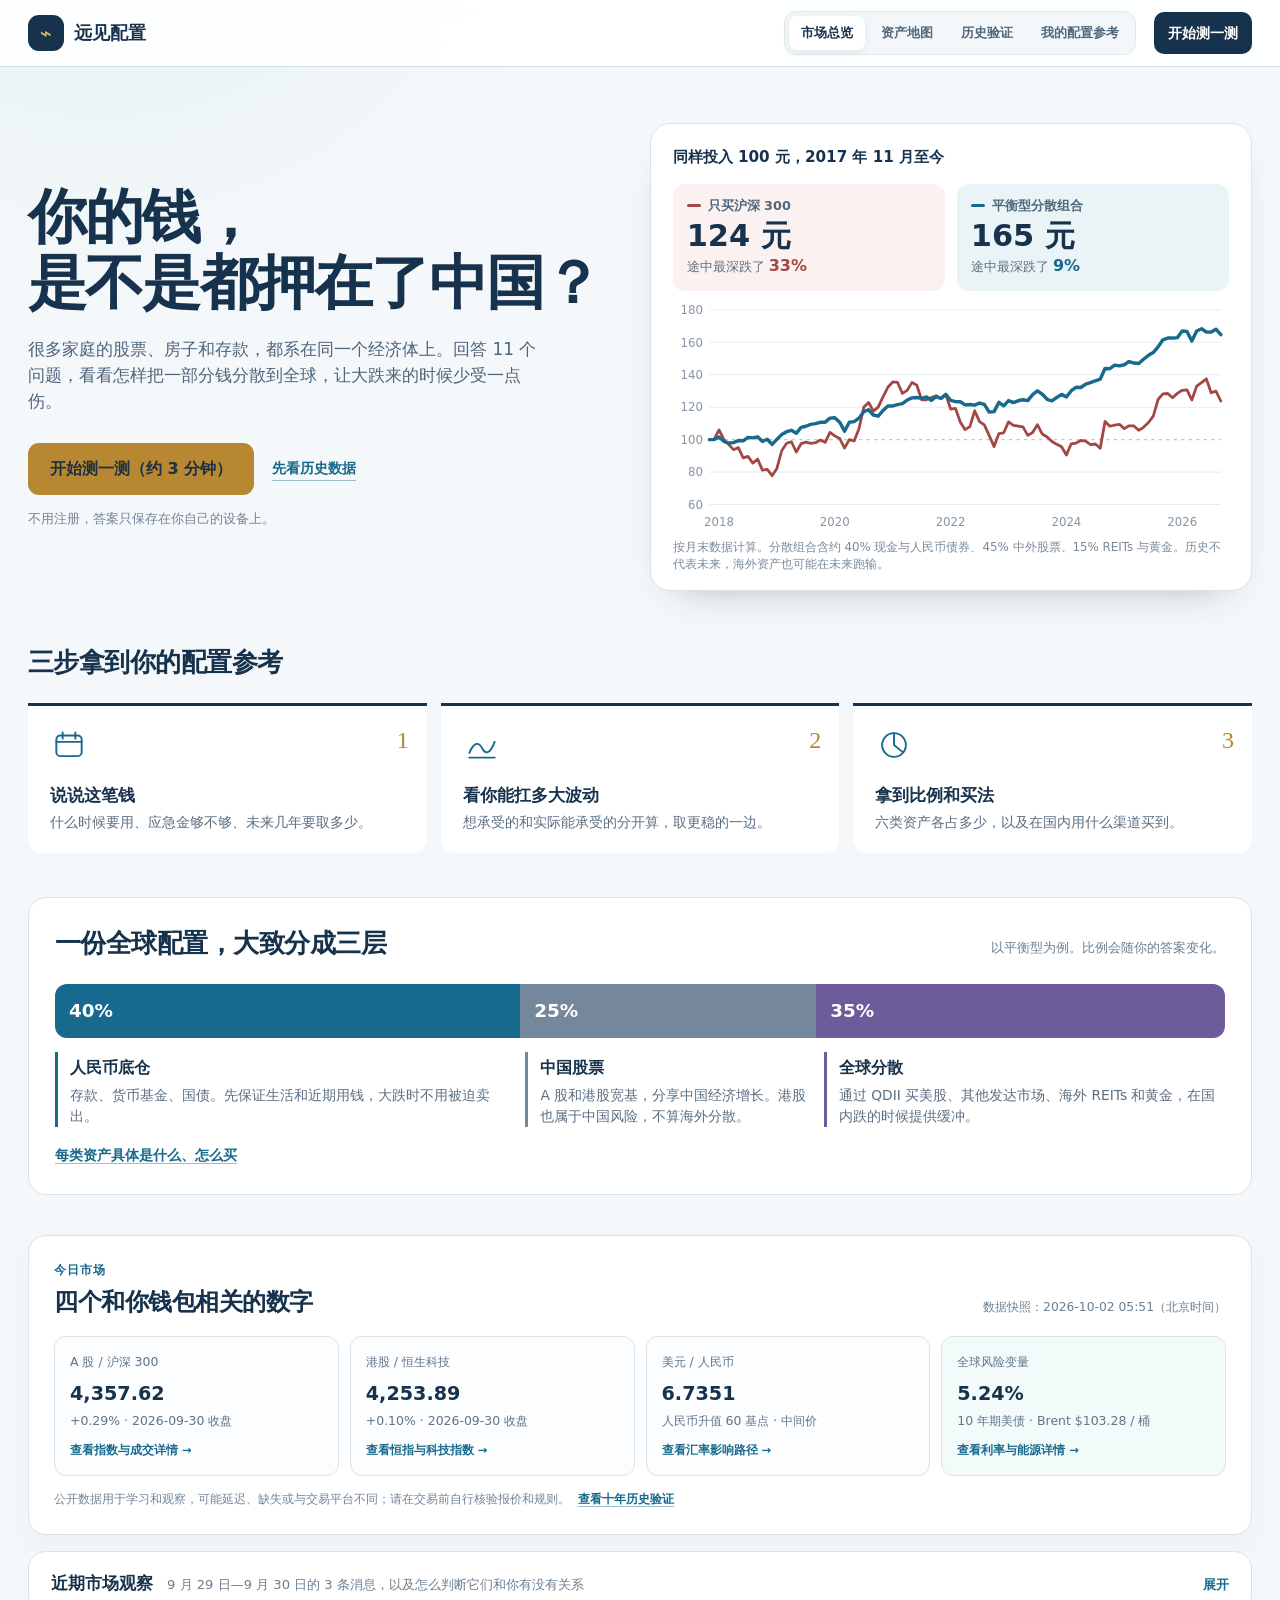
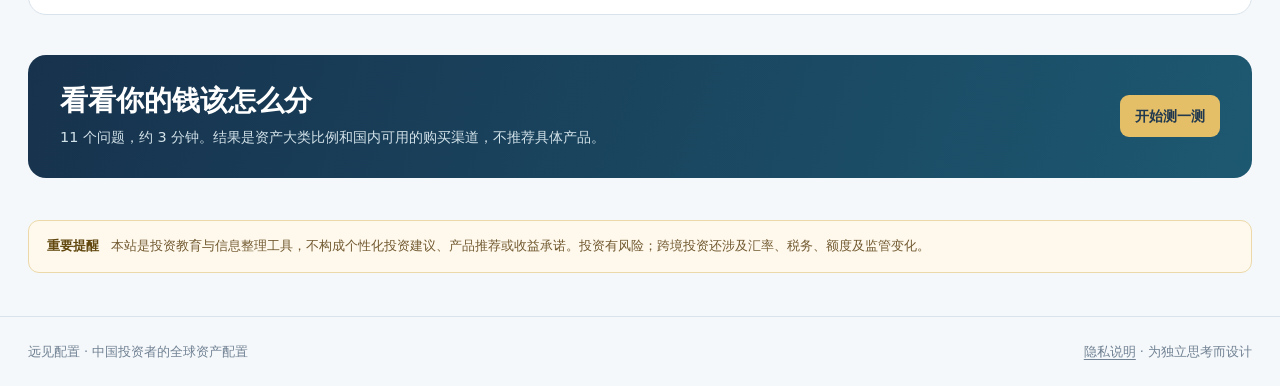
==== commit d0b9b74a: "免费模式文字：summary 只写客观事实，signals 用通用阅读提示；首页新闻超过 3 天改称「最近观察」 - update_market.py：按当天数字生成 summary，不做判断和预测；" ====
--- a/index.html
+++ b/index.html
@@ -5,8 +5,8 @@
   <meta name="description" content="面向中国个人投资者的全球资产配置观察、资产地图与配置学习工具。" />
   <title>远见配置｜中国投资者市场总览</title>
   <link rel="icon" type="image/svg+xml" href="data:image/svg+xml,%3Csvg xmlns='http://www.w3.org/2000/svg' viewBox='0 0 64 64'%3E%3Crect width='64' height='64' rx='16' fill='%23183b63'/%3E%3Cpath d='M14 42 26 29l9 8 15-18' fill='none' stroke='%23c9a85a' stroke-width='5' stroke-linecap='round' stroke-linejoin='round'/%3E%3C/svg%3E" />
-  <link rel="stylesheet" href="style.css?v=23" />
-  <link rel="stylesheet" href="daily.css?v=23" />
+  <link rel="stylesheet" href="style.css?v=24" />
+  <link rel="stylesheet" href="daily.css?v=24" />
 </head>
 <body>
   <header class="site-header"><div class="shell nav-wrap">
@@ -103,8 +103,8 @@
       <p class="data-note">公开数据用于学习和观察，可能延迟、缺失或与交易平台不同；请在交易前自行核验报价和规则。<a class="text-link" href="analysis.html">查看十年历史验证</a></p>
     </section>
 
-    <details class="home-news" id="daily-observation"><summary><span>今日市场观察</span><small id="news-fold-hint">今日消息，以及怎么判断它们和你有没有关系</small></summary><div class="dashboard-grid">
-      <article class="daily-brief panel"><div class="panel-title"><div><p class="eyebrow">每日观察</p><h2>今天发生了什么？</h2></div><span id="news-status" class="update-status">载入中</span></div>
+    <details class="home-news" id="daily-observation"><summary><span id="news-fold-title">今日市场观察</span><small id="news-fold-hint">今日消息，以及怎么判断它们和你有没有关系</small></summary><div class="dashboard-grid">
+      <article class="daily-brief panel"><div class="panel-title"><div><p class="eyebrow" id="news-eyebrow">每日观察</p><h2 id="news-heading">今天发生了什么？</h2></div><span id="news-status" class="update-status">载入中</span></div>
         <p class="daily-thesis" id="current-regime"><strong>今日主线：</strong>正在载入……</p>
         <div id="news-list" class="news-list" aria-live="polite"><p class="loading-copy">正在载入今日消息……</p></div>
         <div class="thinking-prompt"><strong>阅读提示</strong><span>一条新闻会影响哪个资产？影响是短期情绪，还是基本面？你的现有组合是否真的需要改变？</span></div>
@@ -117,5 +117,5 @@
     <aside class="notice"><strong>重要提醒</strong><span>本站是投资教育与信息整理工具，不构成个性化投资建议、产品推荐或收益承诺。投资有风险；跨境投资还涉及汇率、税务、额度及监管变化。</span></aside>
   </main>
   <footer><div class="shell"><span>远见配置 · 中国投资者的全球资产配置</span><span><a href="privacy.html">隐私说明</a> · 为独立思考而设计</span></div></footer>
-  <script src="app.js?v=23"></script>
+  <script src="app.js?v=24"></script>
 </body></html>
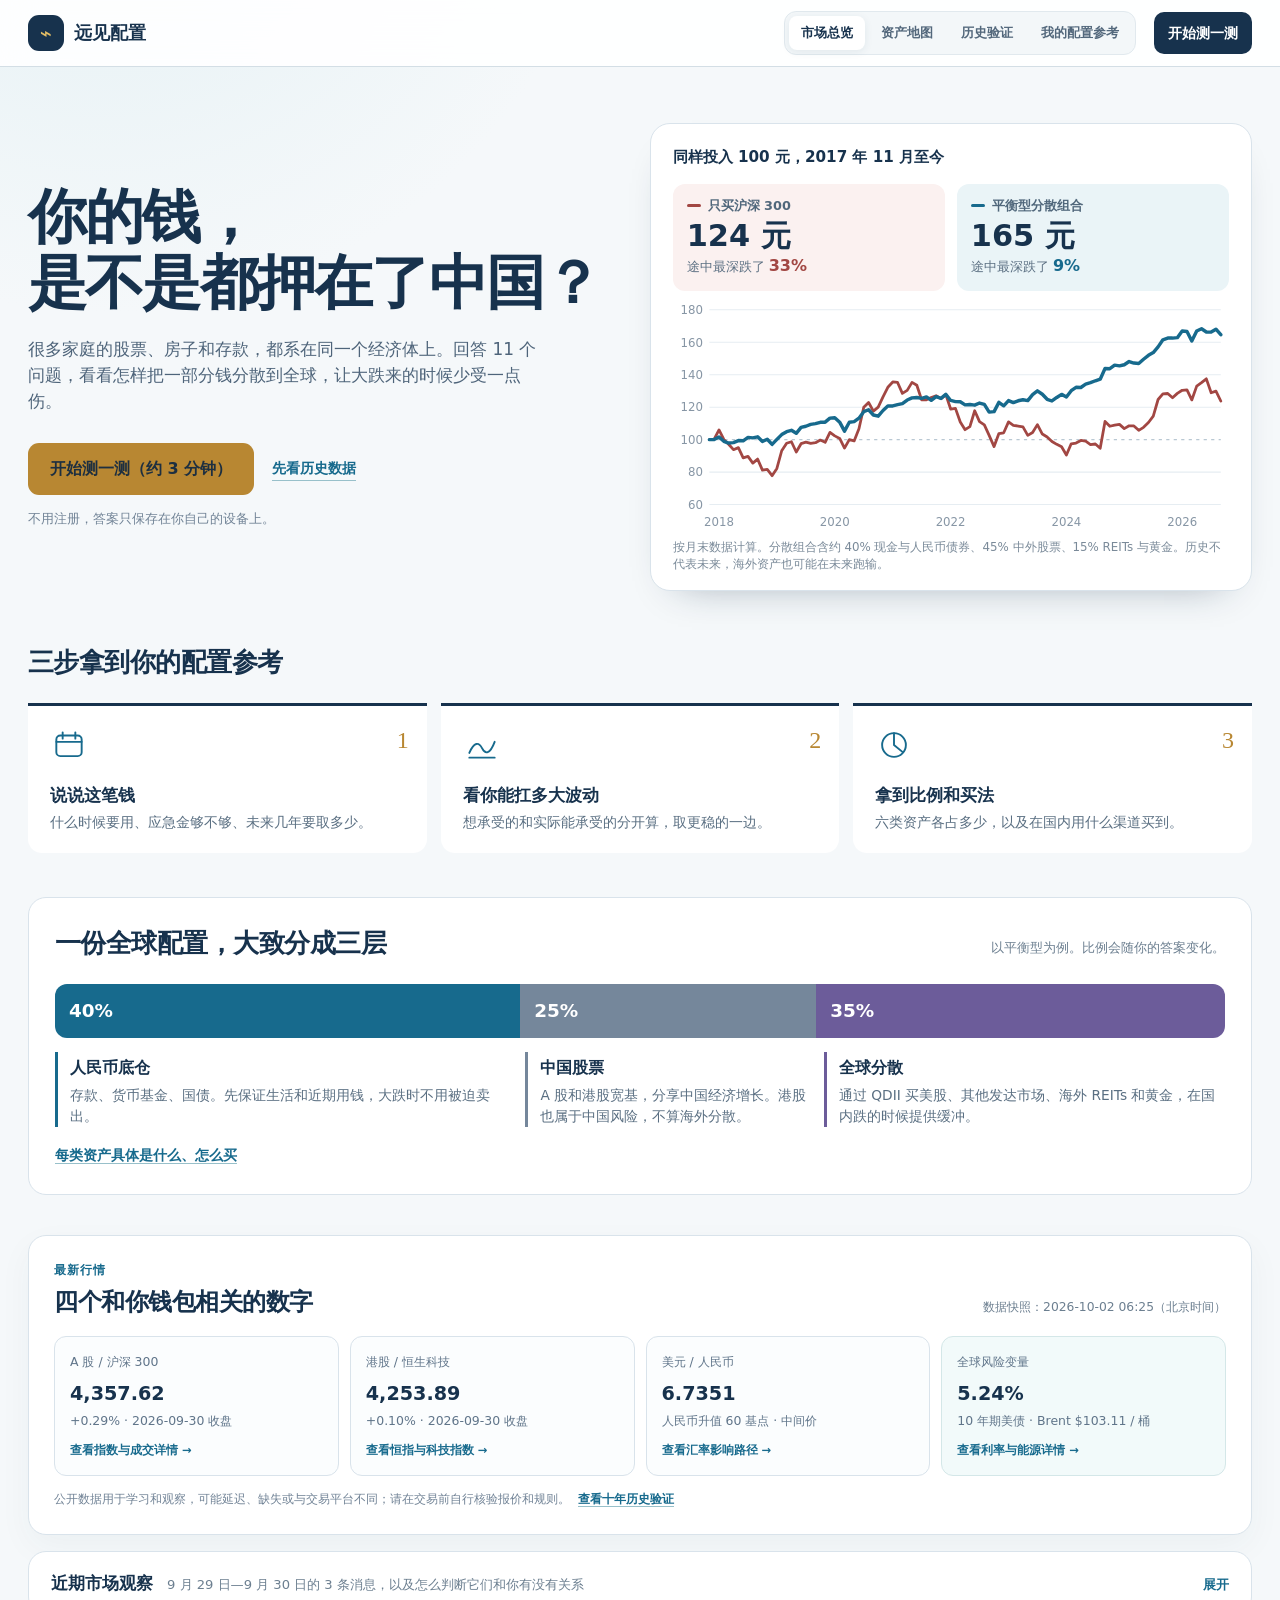
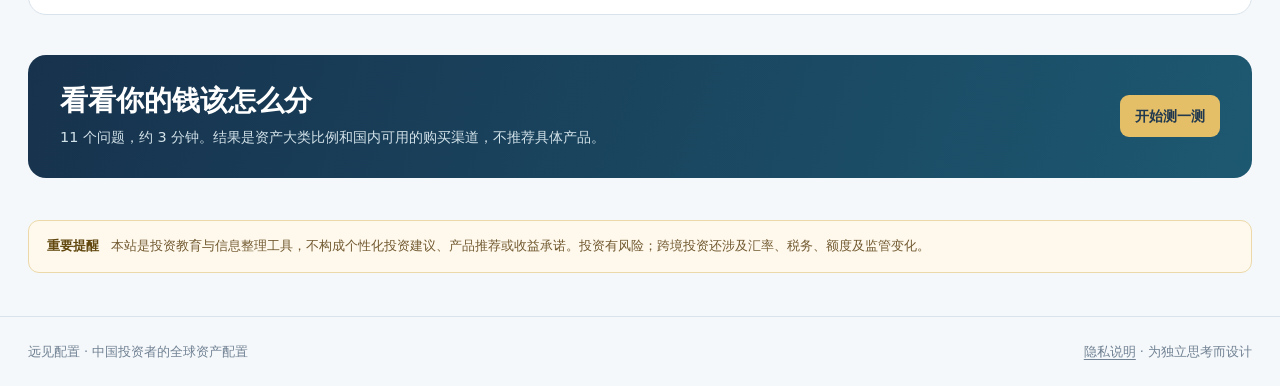
==== commit b448f770: "每日分析改为按数据判断：连续涨跌、近 20 日累计、近一年位置、成交额变化、指数是否同向 - update_market.py 每次运行现取近一年历史行情，生成市场详情页 3 条按数据得出的观察，不足" ====
--- a/index.html
+++ b/index.html
@@ -5,8 +5,8 @@
   <meta name="description" content="面向中国个人投资者的全球资产配置观察、资产地图与配置学习工具。" />
   <title>远见配置｜中国投资者市场总览</title>
   <link rel="icon" type="image/svg+xml" href="data:image/svg+xml,%3Csvg xmlns='http://www.w3.org/2000/svg' viewBox='0 0 64 64'%3E%3Crect width='64' height='64' rx='16' fill='%23183b63'/%3E%3Cpath d='M14 42 26 29l9 8 15-18' fill='none' stroke='%23c9a85a' stroke-width='5' stroke-linecap='round' stroke-linejoin='round'/%3E%3C/svg%3E" />
-  <link rel="stylesheet" href="style.css?v=24" />
-  <link rel="stylesheet" href="daily.css?v=24" />
+  <link rel="stylesheet" href="style.css?v=25" />
+  <link rel="stylesheet" href="daily.css?v=25" />
 </head>
 <body>
   <header class="site-header"><div class="shell nav-wrap">
@@ -85,7 +85,7 @@
     </section>
 
     <section class="signal-strip" aria-label="市场信号">
-      <div class="signal-head"><div><p class="eyebrow">今日市场</p><h2>四个和你钱包相关的数字</h2></div><span id="market-status" class="update-status">正在载入数据快照</span></div>
+      <div class="signal-head"><div><p class="eyebrow">最新行情</p><h2>四个和你钱包相关的数字</h2></div><span id="market-status" class="update-status">正在载入数据快照</span></div>
       <div class="quote-grid">
         <a class="quote quote-link" href="market-detail.html?id=a-share" aria-label="查看 A 股详细数据">
           <span>A 股 / 沪深 300</span><strong id="a-share-value">—</strong><small id="a-share-note">载入最新收盘数据</small><em>查看指数与成交详情 →</em>
@@ -117,5 +117,5 @@
     <aside class="notice"><strong>重要提醒</strong><span>本站是投资教育与信息整理工具，不构成个性化投资建议、产品推荐或收益承诺。投资有风险；跨境投资还涉及汇率、税务、额度及监管变化。</span></aside>
   </main>
   <footer><div class="shell"><span>远见配置 · 中国投资者的全球资产配置</span><span><a href="privacy.html">隐私说明</a> · 为独立思考而设计</span></div></footer>
-  <script src="app.js?v=24"></script>
+  <script src="app.js?v=25"></script>
 </body></html>
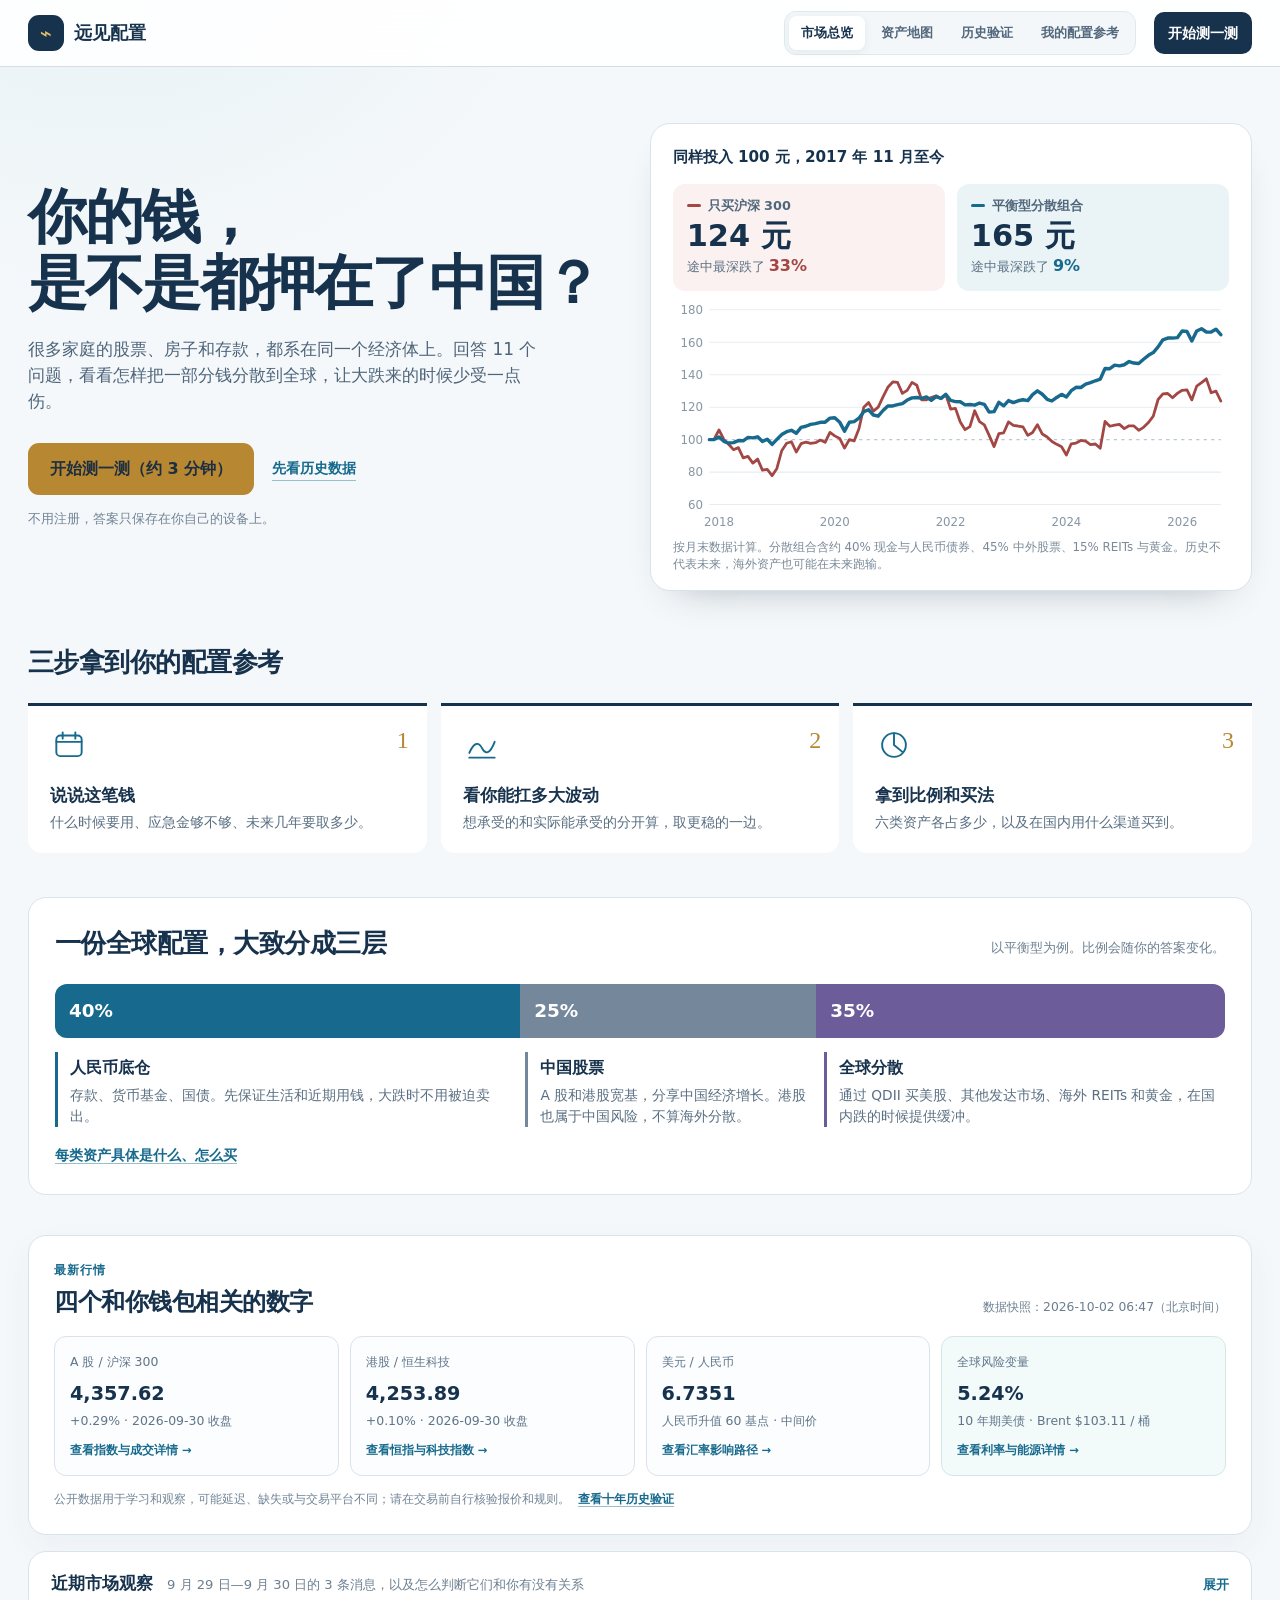
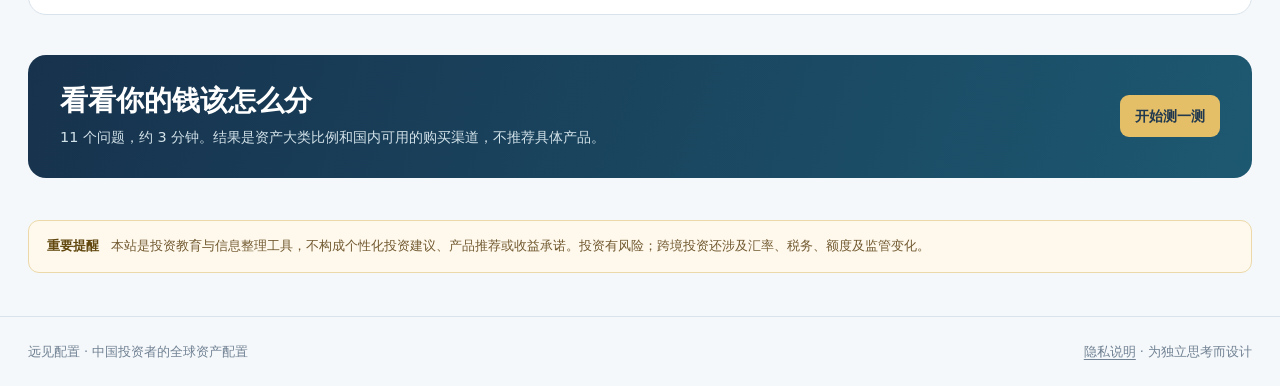
==== commit ee16f38b: "组合页“今天的行情会改变这个比例吗？”明确列出三条理由 - 结合用户自己的期限、应急金、可承受跌幅说明比例由什么决定 - 用沪深 300 近 20 日涨跌与组合压力情景对比，说明这类波动已在预期内 -" ====
--- a/index.html
+++ b/index.html
@@ -5,8 +5,8 @@
   <meta name="description" content="面向中国个人投资者的全球资产配置观察、资产地图与配置学习工具。" />
   <title>远见配置｜中国投资者市场总览</title>
   <link rel="icon" type="image/svg+xml" href="data:image/svg+xml,%3Csvg xmlns='http://www.w3.org/2000/svg' viewBox='0 0 64 64'%3E%3Crect width='64' height='64' rx='16' fill='%23183b63'/%3E%3Cpath d='M14 42 26 29l9 8 15-18' fill='none' stroke='%23c9a85a' stroke-width='5' stroke-linecap='round' stroke-linejoin='round'/%3E%3C/svg%3E" />
-  <link rel="stylesheet" href="style.css?v=25" />
-  <link rel="stylesheet" href="daily.css?v=25" />
+  <link rel="stylesheet" href="style.css?v=26" />
+  <link rel="stylesheet" href="daily.css?v=26" />
 </head>
 <body>
   <header class="site-header"><div class="shell nav-wrap">
@@ -117,5 +117,5 @@
     <aside class="notice"><strong>重要提醒</strong><span>本站是投资教育与信息整理工具，不构成个性化投资建议、产品推荐或收益承诺。投资有风险；跨境投资还涉及汇率、税务、额度及监管变化。</span></aside>
   </main>
   <footer><div class="shell"><span>远见配置 · 中国投资者的全球资产配置</span><span><a href="privacy.html">隐私说明</a> · 为独立思考而设计</span></div></footer>
-  <script src="app.js?v=25"></script>
+  <script src="app.js?v=26"></script>
 </body></html>
--- a/daily.css
+++ b/daily.css
@@ -3252,3 +3252,47 @@
 .privacy-page .ad-section { margin-bottom: 14px; }
 .privacy-page .ad-section p { margin: 0 0 8px; color: #4f667a; line-height: 1.7; }
 .privacy-page { padding-bottom: 20px; }
+
+/* v26：组合页“今天的行情会改变这个比例吗？”——明确列出三条理由
+   电脑端三条并排；手机端上下排列、编号在左 */
+.context-reasons {
+  display: grid;
+  grid-template-columns: repeat(3, minmax(0, 1fr));
+  gap: 12px;
+  margin: 0 0 14px;
+  padding: 0;
+  list-style: none;
+  counter-reset: reason;
+}
+.context-reasons:empty { display: none; }
+.context-reasons li {
+  position: relative;
+  padding: 14px 14px 14px 44px;
+  border: 1px solid #d8e8ea;
+  border-radius: 9px;
+  background: #fff;
+  counter-increment: reason;
+}
+.context-reasons li::before {
+  content: counter(reason);
+  position: absolute;
+  top: 13px;
+  left: 14px;
+  display: grid;
+  place-items: center;
+  width: 20px;
+  height: 20px;
+  border-radius: 50%;
+  background: #1b2f45;
+  color: #fff;
+  font-size: .7rem;
+  font-weight: 700;
+}
+.context-reasons strong { display: block; margin-bottom: 5px; color: var(--ink); font-size: .86rem; }
+.context-reasons span { display: block; color: #4f687b; font-size: .8rem; line-height: 1.65; }
+
+@media (max-width: 900px) {
+  .context-reasons { grid-template-columns: 1fr; gap: 8px; }
+  .context-reasons li { padding: 12px 12px 12px 40px; }
+  .context-reasons li::before { top: 12px; left: 12px; }
+}
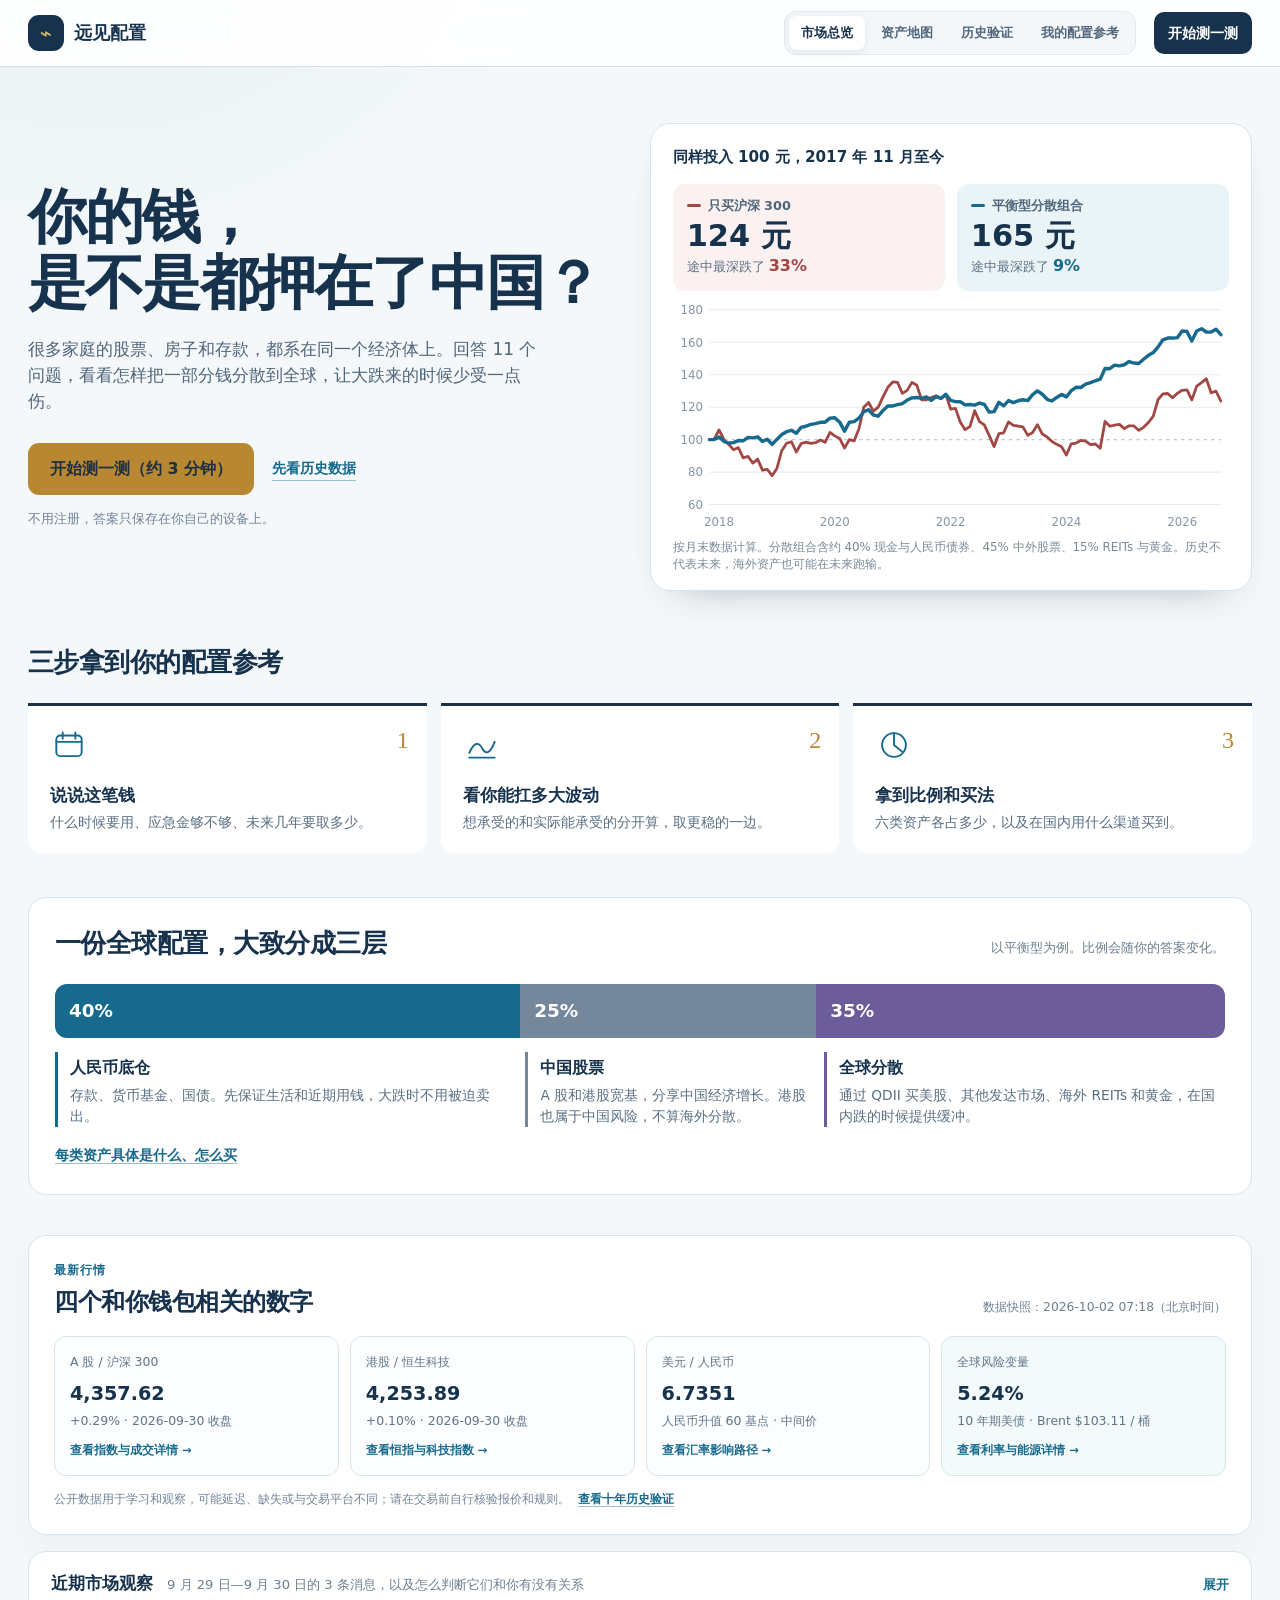
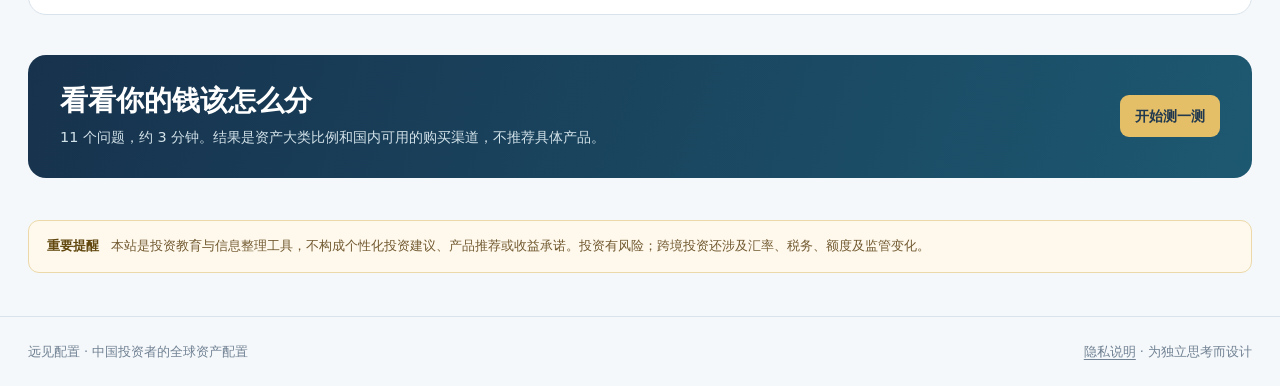
==== commit efb71158: "修复组合页显示 [object Object]：marketContext 恢复为纯文字，近 20 日涨跌幅单独存放 浏览器缓存的旧版 app.js 会把对象当文字显示。新字段 marketConte" ====
--- a/index.html
+++ b/index.html
@@ -5,8 +5,8 @@
   <meta name="description" content="面向中国个人投资者的全球资产配置观察、资产地图与配置学习工具。" />
   <title>远见配置｜中国投资者市场总览</title>
   <link rel="icon" type="image/svg+xml" href="data:image/svg+xml,%3Csvg xmlns='http://www.w3.org/2000/svg' viewBox='0 0 64 64'%3E%3Crect width='64' height='64' rx='16' fill='%23183b63'/%3E%3Cpath d='M14 42 26 29l9 8 15-18' fill='none' stroke='%23c9a85a' stroke-width='5' stroke-linecap='round' stroke-linejoin='round'/%3E%3C/svg%3E" />
-  <link rel="stylesheet" href="style.css?v=26" />
-  <link rel="stylesheet" href="daily.css?v=26" />
+  <link rel="stylesheet" href="style.css?v=27" />
+  <link rel="stylesheet" href="daily.css?v=27" />
 </head>
 <body>
   <header class="site-header"><div class="shell nav-wrap">
@@ -117,5 +117,5 @@
     <aside class="notice"><strong>重要提醒</strong><span>本站是投资教育与信息整理工具，不构成个性化投资建议、产品推荐或收益承诺。投资有风险；跨境投资还涉及汇率、税务、额度及监管变化。</span></aside>
   </main>
   <footer><div class="shell"><span>远见配置 · 中国投资者的全球资产配置</span><span><a href="privacy.html">隐私说明</a> · 为独立思考而设计</span></div></footer>
-  <script src="app.js?v=26"></script>
+  <script src="app.js?v=27"></script>
 </body></html>
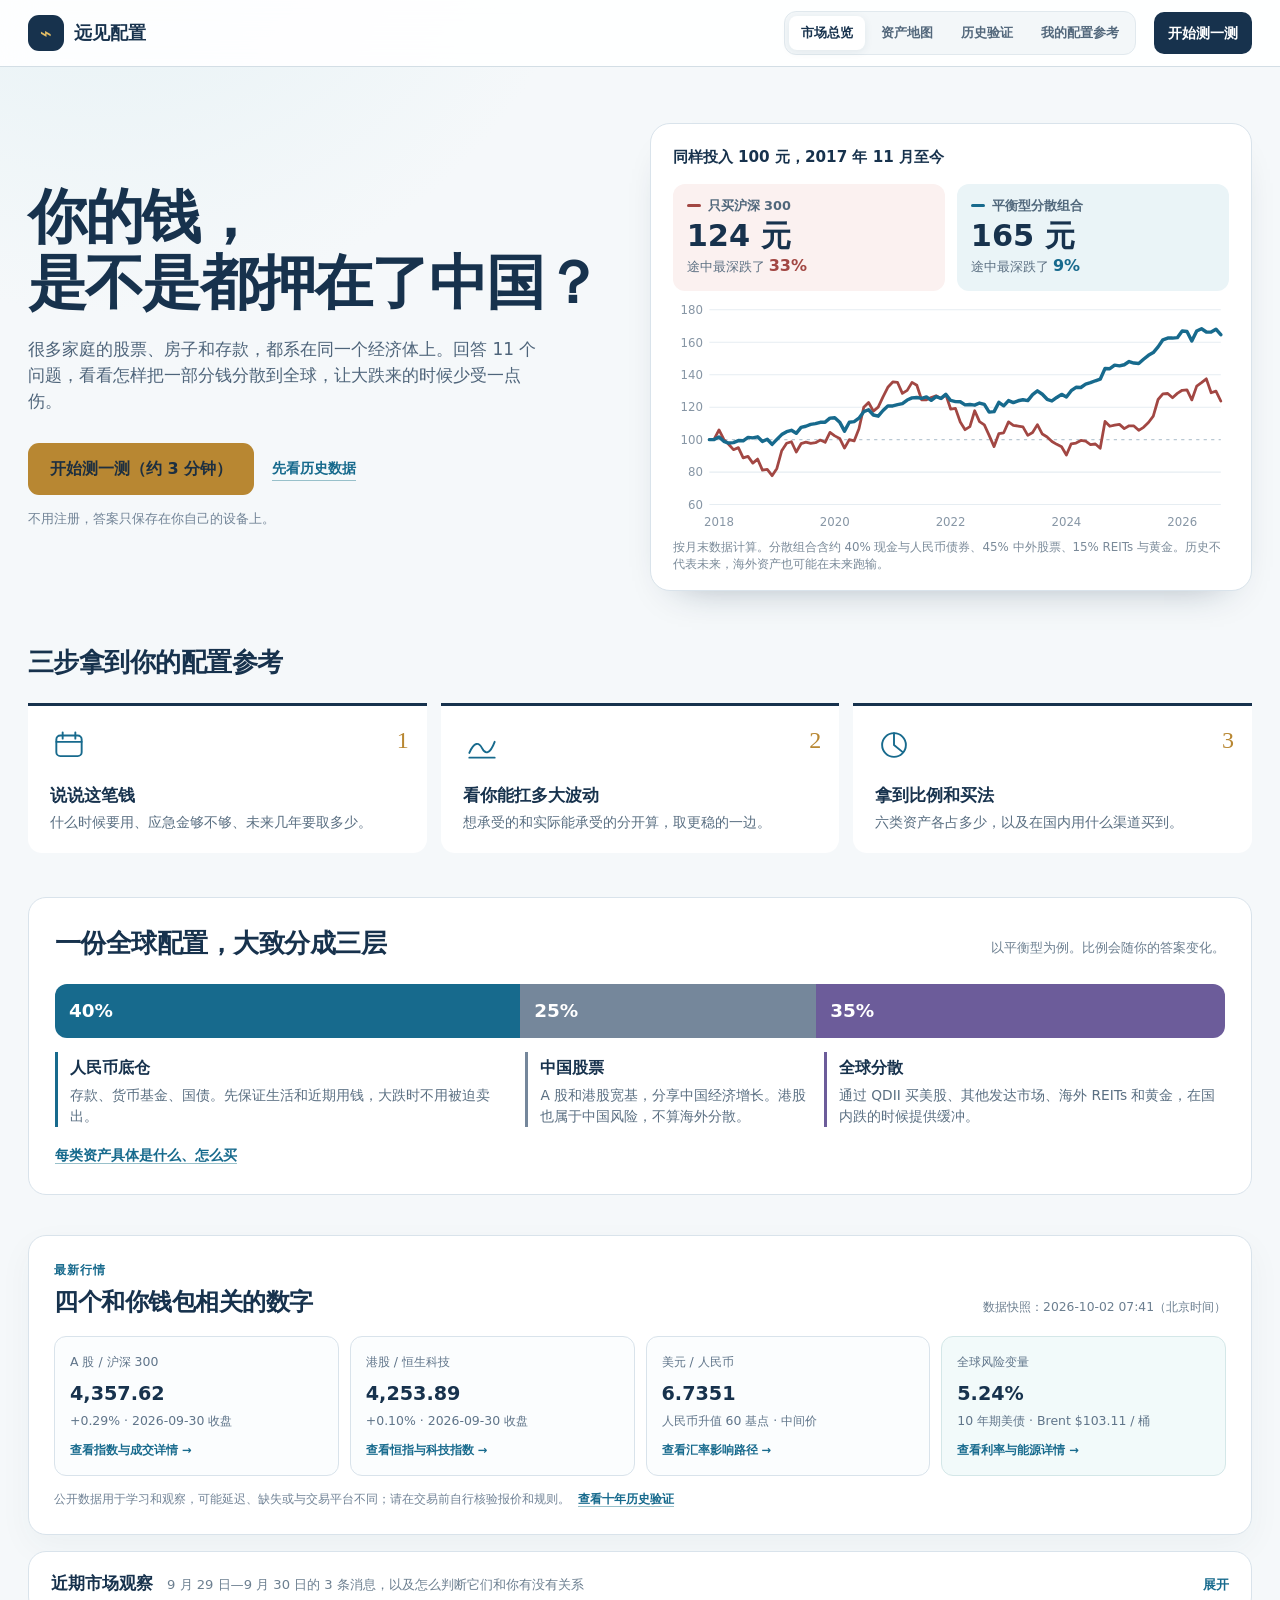
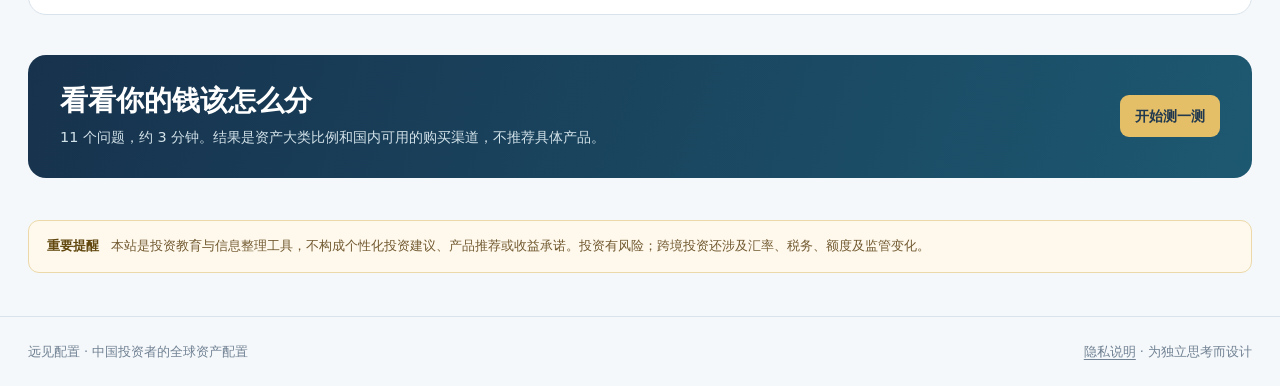
==== commit 26bb4c90: "组合页新增「最近一个交易日，你的组合大约涨跌多少」，替代原折叠栏 数据 - update_market.py 每天抓 6 只境内 ETF（510300 / 159920 / 511010 / 5135" ====
--- a/index.html
+++ b/index.html
@@ -5,8 +5,8 @@
   <meta name="description" content="面向中国个人投资者的全球资产配置观察、资产地图与配置学习工具。" />
   <title>远见配置｜中国投资者市场总览</title>
   <link rel="icon" type="image/svg+xml" href="data:image/svg+xml,%3Csvg xmlns='http://www.w3.org/2000/svg' viewBox='0 0 64 64'%3E%3Crect width='64' height='64' rx='16' fill='%23183b63'/%3E%3Cpath d='M14 42 26 29l9 8 15-18' fill='none' stroke='%23c9a85a' stroke-width='5' stroke-linecap='round' stroke-linejoin='round'/%3E%3C/svg%3E" />
-  <link rel="stylesheet" href="style.css?v=27" />
-  <link rel="stylesheet" href="daily.css?v=27" />
+  <link rel="stylesheet" href="style.css?v=28" />
+  <link rel="stylesheet" href="daily.css?v=28" />
 </head>
 <body>
   <header class="site-header"><div class="shell nav-wrap">
@@ -117,5 +117,5 @@
     <aside class="notice"><strong>重要提醒</strong><span>本站是投资教育与信息整理工具，不构成个性化投资建议、产品推荐或收益承诺。投资有风险；跨境投资还涉及汇率、税务、额度及监管变化。</span></aside>
   </main>
   <footer><div class="shell"><span>远见配置 · 中国投资者的全球资产配置</span><span><a href="privacy.html">隐私说明</a> · 为独立思考而设计</span></div></footer>
-  <script src="app.js?v=27"></script>
+  <script src="app.js?v=28"></script>
 </body></html>
--- a/daily.css
+++ b/daily.css
@@ -3296,3 +3296,79 @@
   .context-reasons li { padding: 12px 12px 12px 40px; }
   .context-reasons li::before { top: 12px; left: 12px; }
 }
+
+/* v28：组合页“最近一个交易日，你的组合大约涨跌多少”（替代原“今天的行情会改变这个比例吗？”折叠栏）
+   红涨绿跌。电脑端：左边大数字 + 对比条，右边贡献条形图并排。手机端：大数字和对比条在上，贡献明细默认收起。 */
+.daily-impact {
+  --impact-up: #c0392b;
+  --impact-down: #1e8a5a;
+  --impact-flat: #8a9aa8;
+  margin-top: 12px;
+  padding: 20px 22px;
+  border: 1px solid var(--line);
+  border-radius: 14px;
+  background: #fff;
+}
+.impact-head { display: flex; align-items: baseline; justify-content: space-between; gap: 12px; flex-wrap: wrap; }
+.impact-head h3 { margin: 0; font-size: 1.02rem; color: var(--ink); }
+.impact-head time { color: #728594; font-size: .75rem; white-space: nowrap; }
+.impact-body {
+  display: grid;
+  grid-template-columns: minmax(0, .95fr) minmax(0, 1.05fr);
+  gap: 28px;
+  margin-top: 16px;
+}
+.impact-big { margin: 0; color: #4f687b; font-size: .95rem; }
+.impact-big strong { margin-left: 4px; font-family: Georgia, "Songti SC", serif; font-size: 2.6rem; line-height: 1; letter-spacing: -.02em; }
+.impact-big strong.up, .compare-row.up b, .contrib-row.up .contrib-value b { color: var(--impact-up); }
+.impact-big strong.down, .compare-row.down b, .contrib-row.down .contrib-value b { color: var(--impact-down); }
+.impact-big strong.flat, .compare-row.flat b, .contrib-row.flat .contrib-value b { color: var(--impact-flat); }
+
+.impact-compare { display: grid; gap: 10px; margin-top: 18px; }
+.compare-row { display: grid; grid-template-columns: 6.5em minmax(0, 1fr) 4.2em; align-items: center; gap: 10px; }
+.compare-label { color: #4f687b; font-size: .82rem; }
+.compare-track { height: 12px; border-radius: 6px; background: #eef3f6; overflow: hidden; }
+.compare-bar { display: block; height: 100%; border-radius: 6px; background: var(--impact-flat); }
+.compare-row.up .compare-bar { background: var(--impact-up); }
+.compare-row.down .compare-bar { background: var(--impact-down); }
+.compare-row b { text-align: right; font-size: .9rem; font-variant-numeric: tabular-nums; }
+.impact-verdict { margin: 16px 0 0; padding: 12px 14px; border-radius: 9px; background: #f4f9fa; color: #33495d; font-size: .86rem; line-height: 1.7; }
+
+.impact-contrib > summary { display: flex; align-items: baseline; flex-wrap: wrap; gap: 2px 10px; list-style: none; cursor: default; }
+.impact-contrib > summary::-webkit-details-marker { display: none; }
+.impact-contrib > summary strong { color: var(--ink); font-size: .92rem; }
+.impact-contrib > summary small { color: #7b8c9b; font-size: .74rem; }
+.impact-toggle { display: none; }
+.contrib-list { display: grid; gap: 8px; margin-top: 12px; }
+.contrib-row { display: grid; grid-template-columns: 7.2em minmax(0, 1fr) 4.4em; align-items: center; gap: 10px; }
+.contrib-name strong { display: block; color: var(--ink); font-size: .84rem; }
+.contrib-name small { display: block; color: #7b8c9b; font-size: .7rem; white-space: nowrap; }
+.contrib-track { position: relative; height: 12px; background: #f3f6f8; border-radius: 3px; }
+.contrib-track::before { content: ""; position: absolute; top: -3px; bottom: -3px; left: 50%; width: 1px; background: #b9c7d2; }
+.contrib-bar { position: absolute; top: 0; bottom: 0; border-radius: 3px; background: var(--impact-flat); }
+.contrib-row.up .contrib-bar { left: 50%; background: var(--impact-up); }
+.contrib-row.down .contrib-bar { right: 50%; background: var(--impact-down); }
+.contrib-row.flat .contrib-bar { left: 50%; }
+.contrib-value { text-align: right; }
+.contrib-value b { display: block; font-size: .86rem; font-variant-numeric: tabular-nums; }
+.contrib-value small { display: block; color: #7b8c9b; font-size: .68rem; }
+.impact-footnote { margin: 16px 0 0; color: #8193a3; font-size: .72rem; }
+
+.impact-why { margin-top: 12px; padding: 16px 18px; border: 1px solid var(--line); border-radius: 14px; background: #fbfdfe; }
+.impact-why h4 { margin: 0 0 12px; color: var(--ink); font-size: .92rem; }
+.impact-why .context-reasons { margin-bottom: 0; }
+
+@media (max-width: 900px) {
+  .daily-impact { padding: 16px; }
+  .impact-body { grid-template-columns: 1fr; gap: 14px; }
+  .impact-big strong { font-size: 2.2rem; }
+  .impact-contrib { border-top: 1px solid var(--line); padding-top: 12px; }
+  .impact-contrib > summary { cursor: pointer; justify-content: space-between; }
+  .impact-contrib > summary strong, .impact-contrib > summary small { display: none; }
+  .impact-contrib[open] > summary strong, .impact-contrib[open] > summary small { display: inline; }
+  .impact-toggle { display: inline; color: var(--blue); font-size: .84rem; font-weight: 700; }
+  .impact-toggle::after { content: " ▾"; }
+  .impact-contrib[open] .impact-toggle { display: none; }
+  .contrib-row { grid-template-columns: 6.4em minmax(0, 1fr) 4em; gap: 8px; }
+  .impact-why { padding: 14px; }
+}
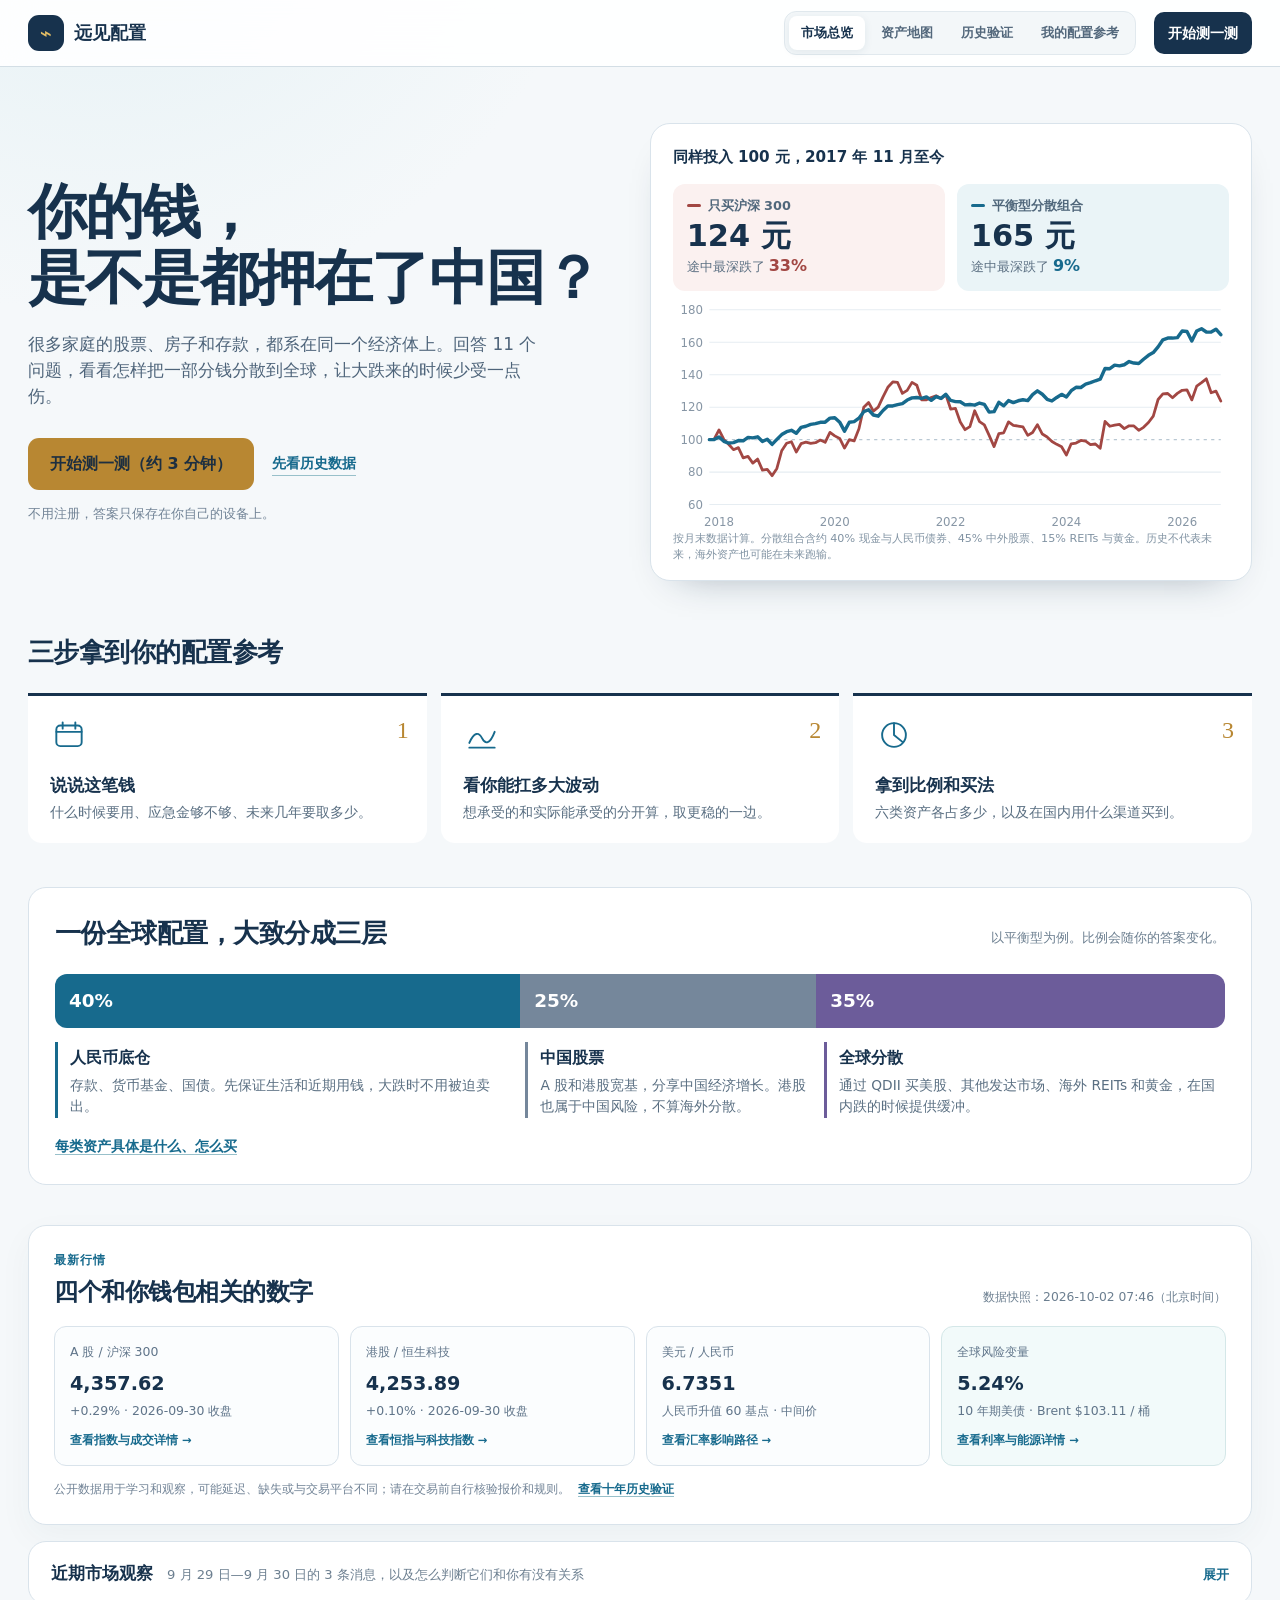
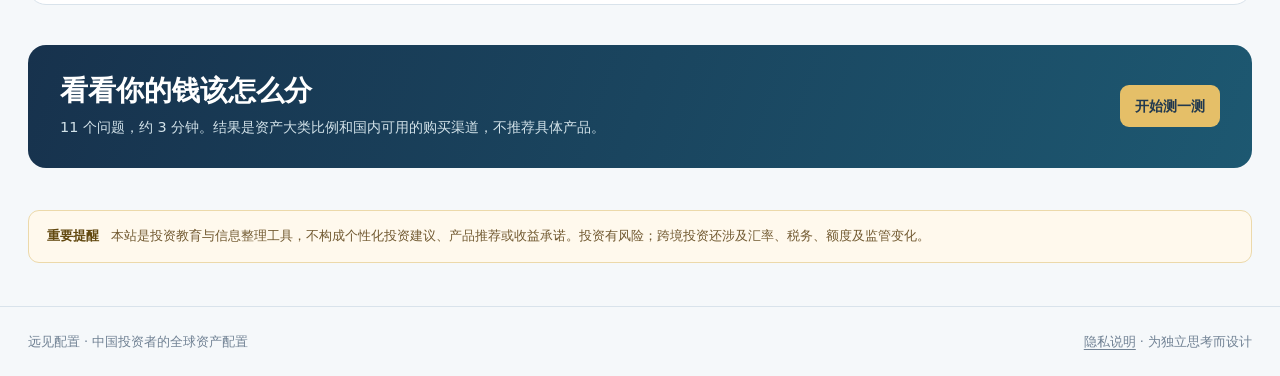
==== commit 39e9b726: "当日涨跌卡片加「全放存款」对比条 只和沪深 300 比，看到的主要是股票比例低的效果；加上存款（按 0% 计）后， 能同时看到比全押 A 股少波动多少、比存银行多波动多少。资源版本号升到 v=29。 " ====
--- a/index.html
+++ b/index.html
@@ -5,8 +5,8 @@
   <meta name="description" content="面向中国个人投资者的全球资产配置观察、资产地图与配置学习工具。" />
   <title>远见配置｜中国投资者市场总览</title>
   <link rel="icon" type="image/svg+xml" href="data:image/svg+xml,%3Csvg xmlns='http://www.w3.org/2000/svg' viewBox='0 0 64 64'%3E%3Crect width='64' height='64' rx='16' fill='%23183b63'/%3E%3Cpath d='M14 42 26 29l9 8 15-18' fill='none' stroke='%23c9a85a' stroke-width='5' stroke-linecap='round' stroke-linejoin='round'/%3E%3C/svg%3E" />
-  <link rel="stylesheet" href="style.css?v=28" />
-  <link rel="stylesheet" href="daily.css?v=28" />
+  <link rel="stylesheet" href="style.css?v=29" />
+  <link rel="stylesheet" href="daily.css?v=29" />
 </head>
 <body>
   <header class="site-header"><div class="shell nav-wrap">
@@ -117,5 +117,5 @@
     <aside class="notice"><strong>重要提醒</strong><span>本站是投资教育与信息整理工具，不构成个性化投资建议、产品推荐或收益承诺。投资有风险；跨境投资还涉及汇率、税务、额度及监管变化。</span></aside>
   </main>
   <footer><div class="shell"><span>远见配置 · 中国投资者的全球资产配置</span><span><a href="privacy.html">隐私说明</a> · 为独立思考而设计</span></div></footer>
-  <script src="app.js?v=28"></script>
+  <script src="app.js?v=29"></script>
 </body></html>
--- a/daily.css
+++ b/daily.css
@@ -3372,3 +3372,8 @@
   .contrib-row { grid-template-columns: 6.4em minmax(0, 1fr) 4em; gap: 8px; }
   .impact-why { padding: 14px; }
 }
+
+/* v29：当日涨跌卡片加“全放存款”对比条，突出“你的组合”一行 */
+.compare-row.mine .compare-label { color: var(--ink); font-weight: 700; }
+.compare-row.flat .compare-bar { background: #c3ceD7; }
+.compare-note { margin-top: -2px; color: #8193a3; font-size: .7rem; }
